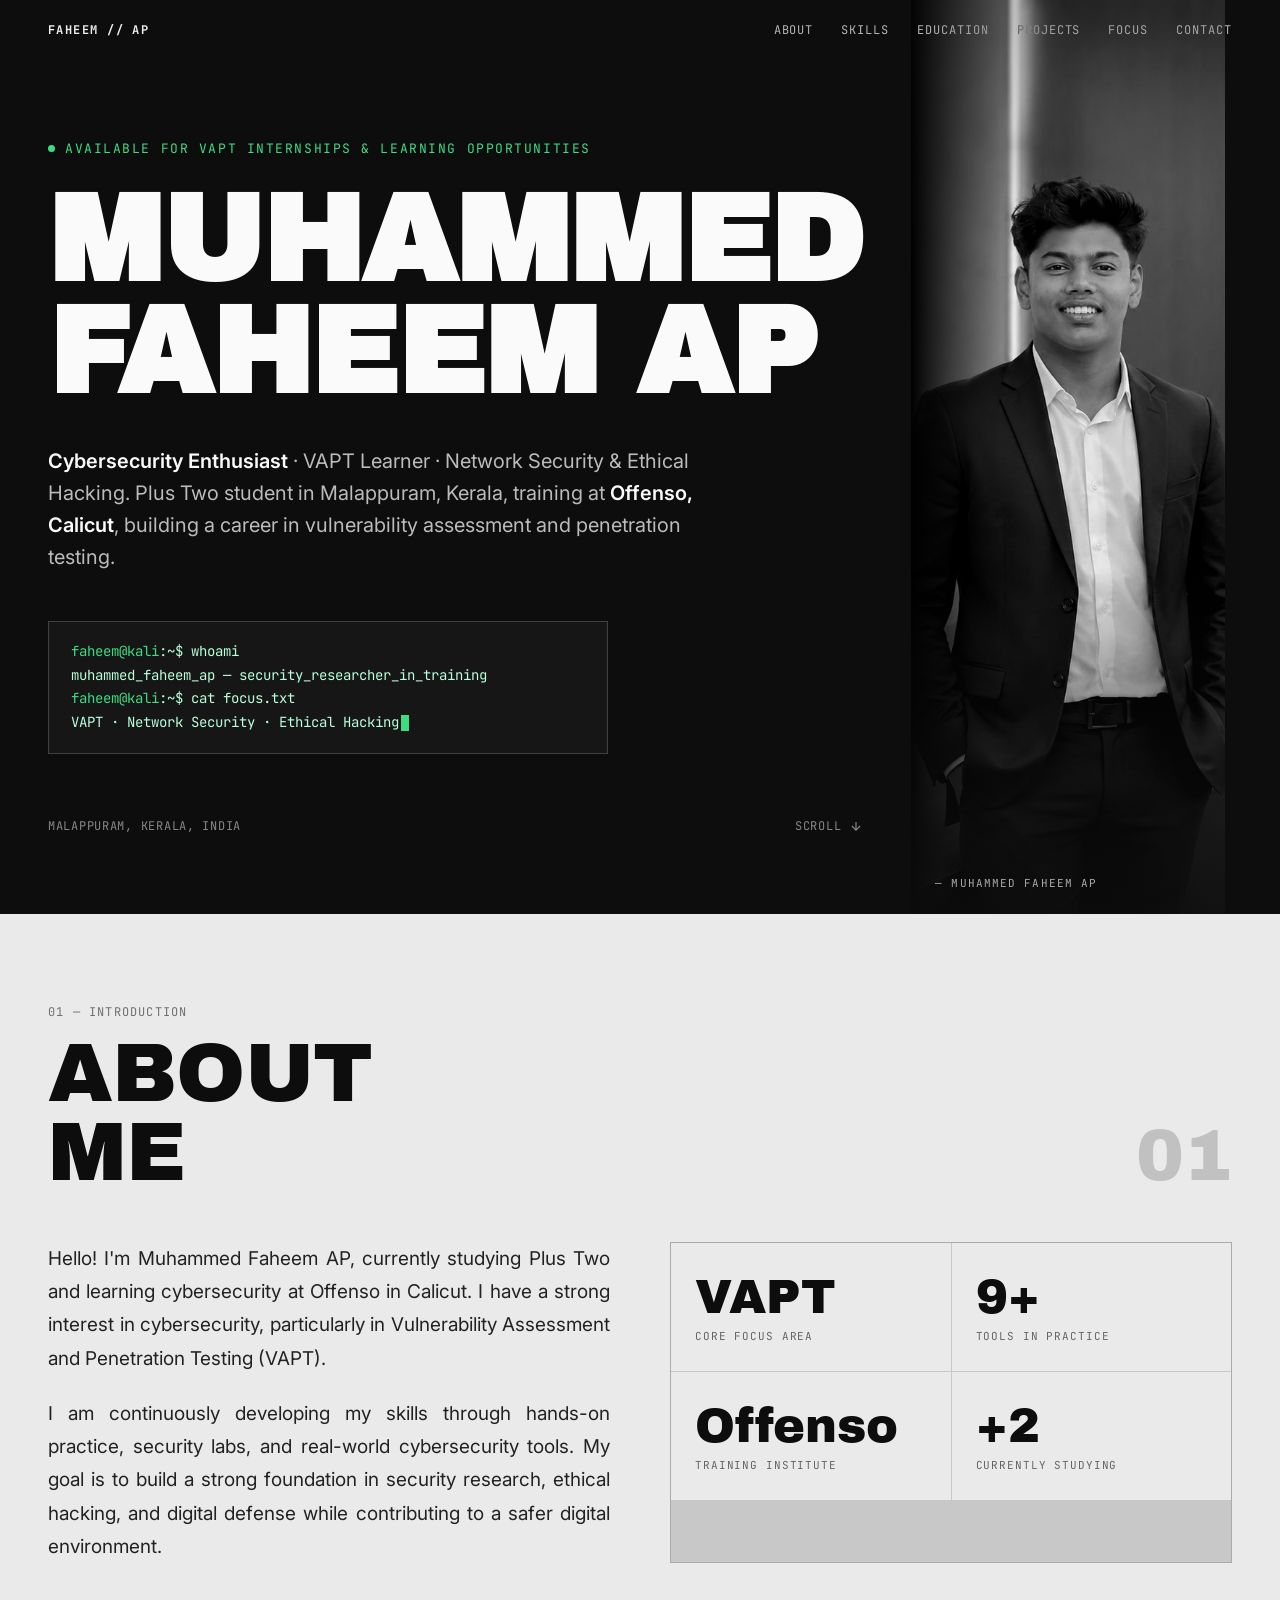
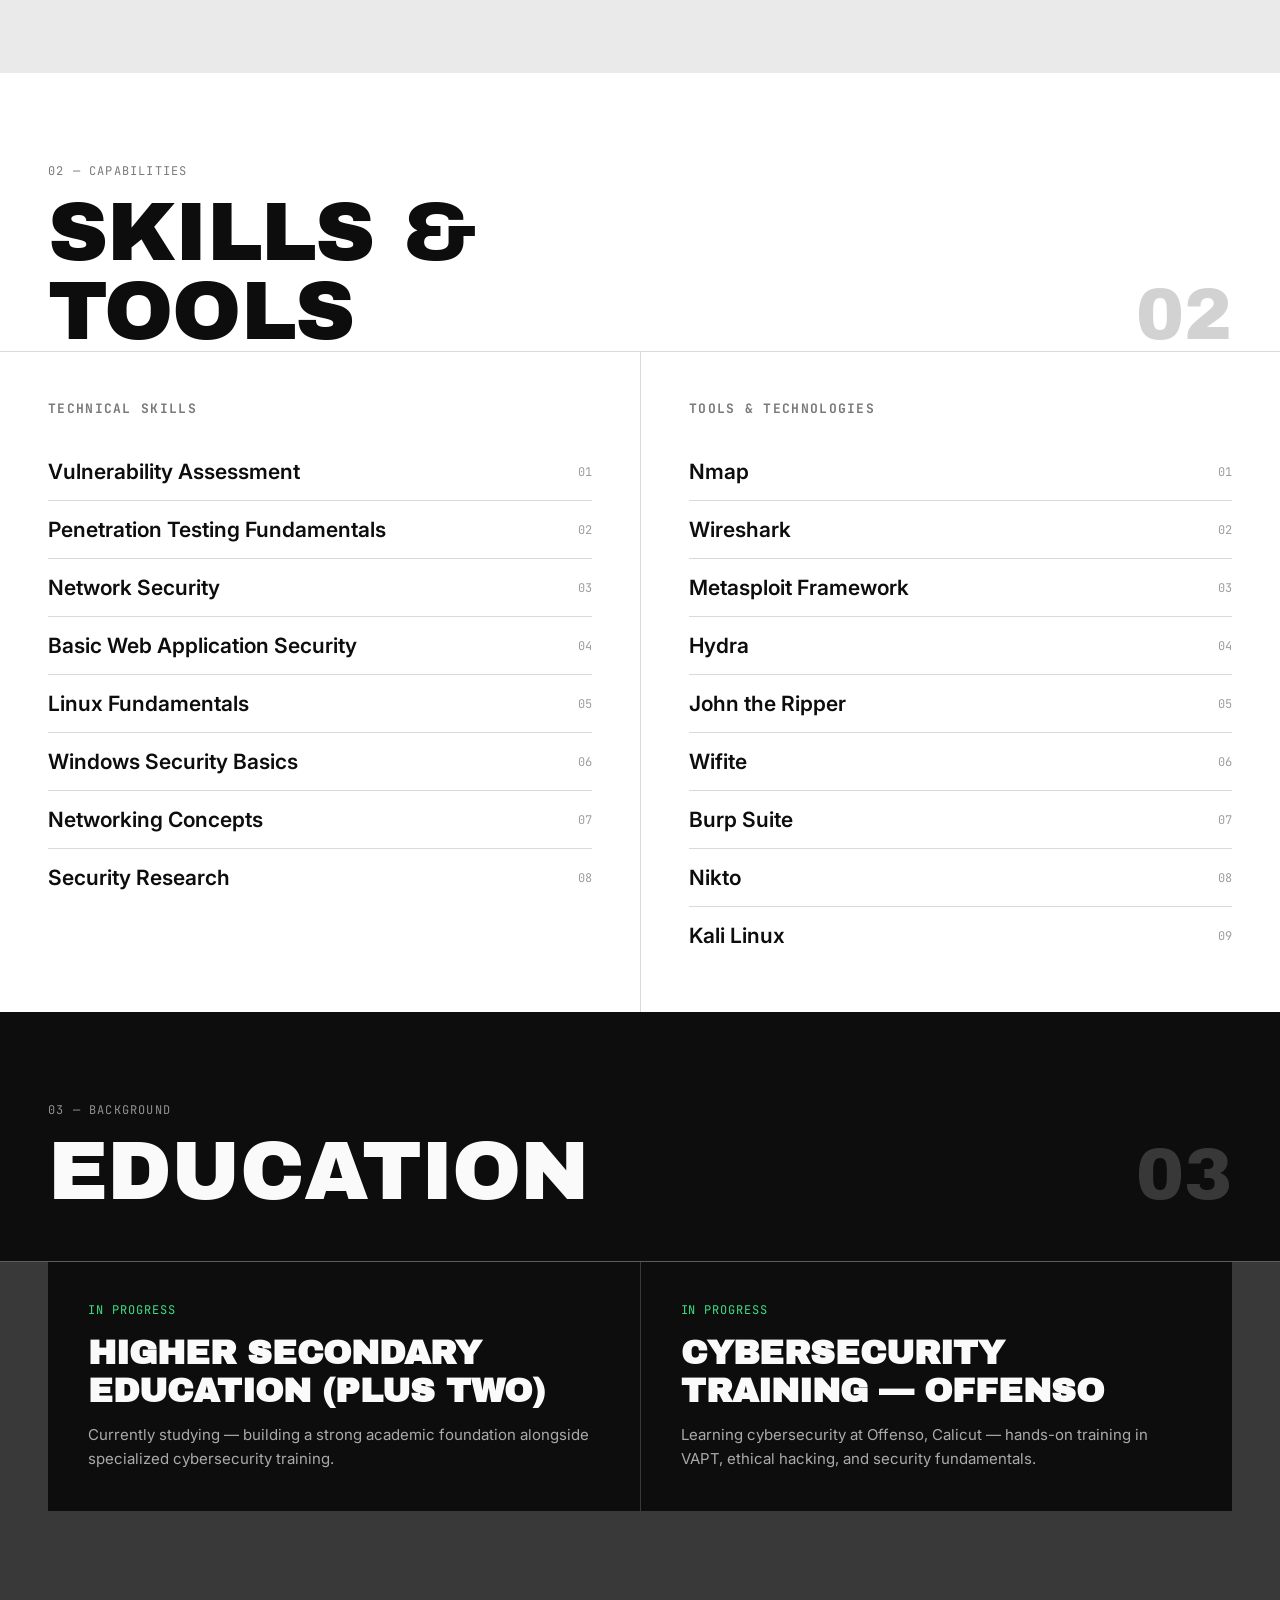
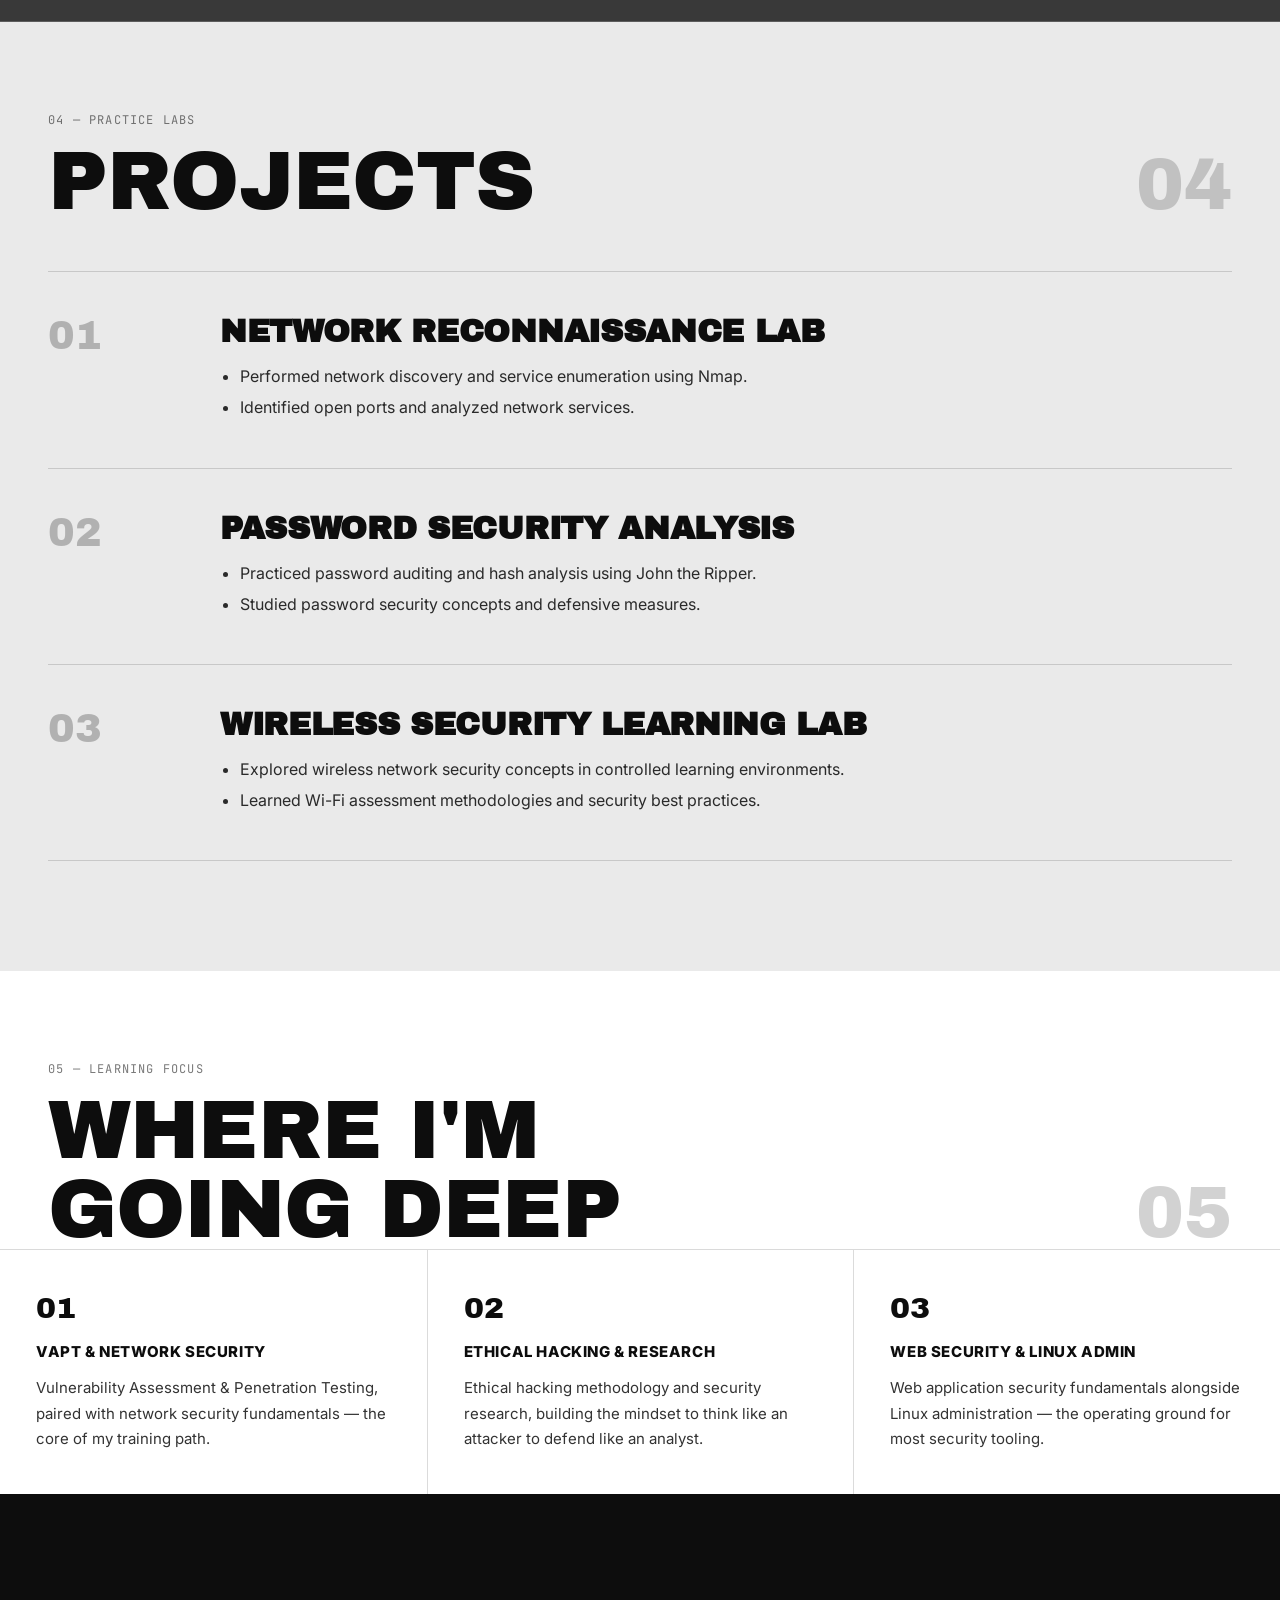
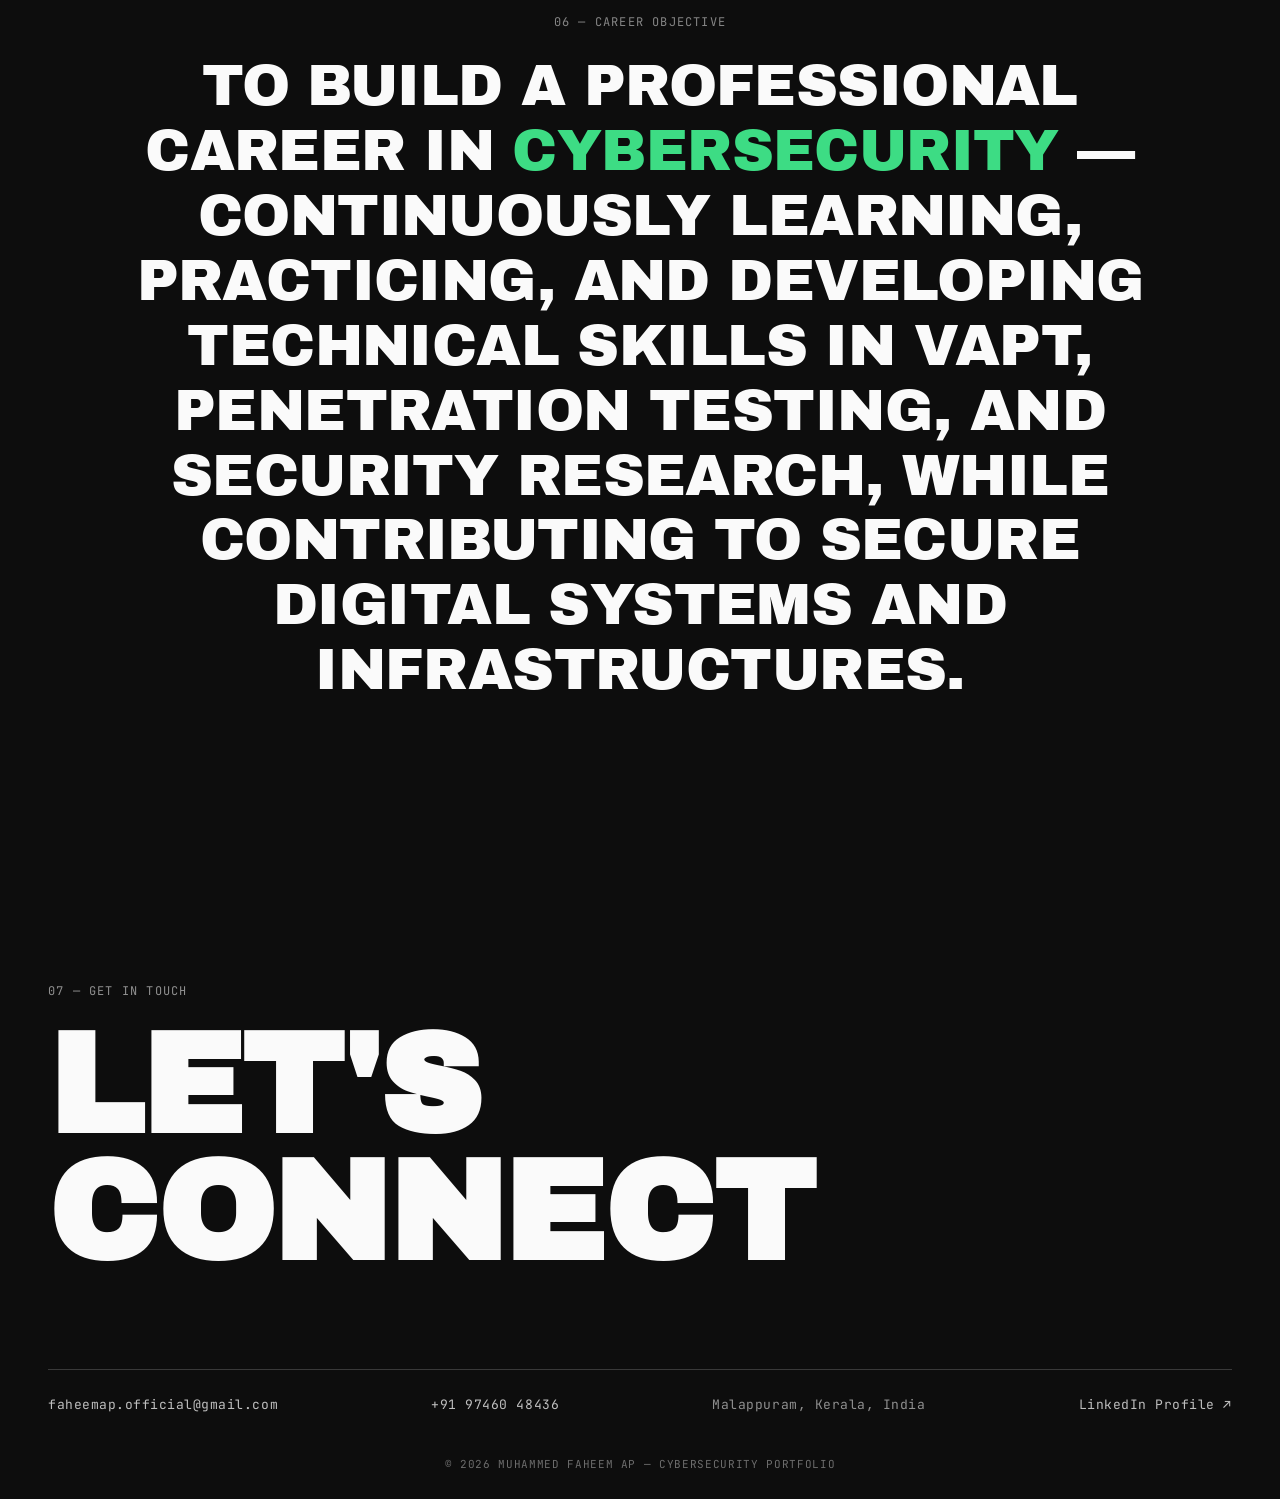
==== index.html @ 00c1f013 "Rename intex.html to index.html" ====
<!DOCTYPE html>
<html lang="en">
<head>
<meta charset="UTF-8">
<meta name="viewport" content="width=device-width, initial-scale=1.0">
<title>Muhammed Faheem AP — Cybersecurity Portfolio</title>
<link rel="preconnect" href="https://fonts.googleapis.com">
<link rel="preconnect" href="https://fonts.gstatic.com" crossorigin>
<link href="https://fonts.googleapis.com/css2?family=Archivo+Black&family=Inter:wght@400;500;600;700;800&family=JetBrains+Mono:wght@400;500;700&display=swap" rel="stylesheet">
<style>
  :root{
    --black:#0d0d0d;
    --offwhite:#eaeaea;
    --white:#fafafa;
    --paper:#ffffff;
    --line: rgba(13,13,13,0.15);
    --line-dark: rgba(255,255,255,0.18);
    --accent:#3ddc84; /* terminal green, used sparingly */
    --ink:#0d0d0d;
    --display: 'Archivo Black', 'Inter', sans-serif;
    --body: 'Inter', sans-serif;
    --mono: 'JetBrains Mono', monospace;
  }
  *{margin:0;padding:0;box-sizing:border-box;}
  html{scroll-behavior:smooth;}
  body{
    background:var(--white);
    color:var(--ink);
    font-family:var(--body);
    overflow-x:hidden;
  }
  ::selection{background:var(--accent);color:#0d0d0d;}

  a{color:inherit;text-decoration:none;}

  .rule{border:none;border-top:1px solid var(--line);}
  .rule-dark{border:none;border-top:1px solid var(--line-dark);}

  /* ---------- NAV ---------- */
  nav{
    position:fixed; top:0; left:0; right:0; z-index:100;
    display:flex; align-items:center; justify-content:space-between;
    padding:22px 48px;
    font-family:var(--mono);
    font-size:12px;
    letter-spacing:0.08em;
    text-transform:uppercase;
    color:var(--white);
    mix-blend-mode:difference;
  }
  nav .nav-name{font-weight:700; letter-spacing:0.12em;}
  nav .nav-links{display:flex; gap:28px;}
  nav .nav-links a{opacity:0.75; transition:opacity .2s ease;}
  nav .nav-links a:hover{opacity:1;}
  @media (max-width:700px){
    nav{padding:18px 20px;}
    nav .nav-links{display:none;}
  }

  section{position:relative;}

  /* ---------- HERO ---------- */
  .hero{
    min-height:100vh;
    background:var(--black);
    color:var(--white);
    display:grid;
    grid-template-columns:1.15fr 0.85fr;
    align-items:stretch;
    padding:0;
    position:relative;
  }
  .hero-text{
    display:flex;
    flex-direction:column;
    justify-content:center;
    padding:140px 48px 80px 48px;
  }
  .hero-photo{
    position:relative;
    overflow:hidden;
    background:#000;
    min-height:100%;
  }
  .hero-photo img{
    width:100%;
    height:100%;
    object-fit:cover;
    object-position:top center;
    display:block;
    filter:grayscale(1) contrast(1.08) brightness(0.95);
    -webkit-mask-image:linear-gradient(to right, transparent 0px, black 90px);
            mask-image:linear-gradient(to right, transparent 0px, black 90px);
  }
  .hero-photo::after{
    content:"";
    position:absolute; inset:0;
    background:linear-gradient(to top, rgba(13,13,13,0.85) 0%, rgba(13,13,13,0) 38%);
    pointer-events:none;
  }
  .hero-photo::before{
    content:"";
    position:absolute; inset:0;
    background:linear-gradient(180deg, rgba(13,13,13,0.25), rgba(13,13,13,0) 30%);
    pointer-events:none;
    z-index:1;
  }
  .hero-photo-tag{
    position:absolute;
    left:24px; bottom:24px;
    z-index:2;
    font-family:var(--mono);
    font-size:11px;
    letter-spacing:0.1em;
    text-transform:uppercase;
    color:rgba(255,255,255,0.65);
    display:flex;
    align-items:center;
    gap:8px;
  }
  @media (max-width:900px){
    .hero{grid-template-columns:1fr;}
    .hero-photo{min-height:60vh; order:-1;}
    .hero-photo img{
      object-position:top center;
      -webkit-mask-image:linear-gradient(to bottom, transparent 0px, black 70px);
              mask-image:linear-gradient(to bottom, transparent 0px, black 70px);
    }
    .hero-photo::after{
      background:linear-gradient(to top, var(--black) 0%, rgba(13,13,13,0) 25%);
    }
    .hero-text{padding:60px 22px 70px;}
  }
  .hero-eyebrow{
    font-family:var(--mono);
    font-size:13px;
    letter-spacing:0.12em;
    text-transform:uppercase;
    color:var(--accent);
    display:flex;
    align-items:center;
    gap:10px;
    margin-bottom:28px;
  }
  .dot{width:7px;height:7px;border-radius:50%;background:var(--accent);display:inline-block;animation:pulse 1.8s infinite;}
  @keyframes pulse{0%,100%{opacity:1;}50%{opacity:.25;}}

  .hero h1{
    font-family:var(--display);
    text-transform:uppercase;
    line-height:0.92;
    font-size:clamp(48px, 9.5vw, 142px);
    letter-spacing:-0.01em;
  }
  .hero h1 .last{display:block;}

  .hero-sub{
    margin-top:36px;
    max-width:680px;
    font-size:clamp(16px,2vw,20px);
    color:rgba(255,255,255,0.72);
    line-height:1.6;
  }
  .hero-sub strong{color:var(--white); font-weight:600;}

  .hero-terminal{
    margin-top:48px;
    font-family:var(--mono);
    font-size:14px;
    color:#b9ffd8;
    background:rgba(255,255,255,0.04);
    border:1px solid var(--line-dark);
    padding:18px 22px;
    max-width:560px;
    line-height:1.7;
  }
  .hero-terminal .prompt{color:var(--accent);}
  .cursor{
    display:inline-block; width:8px; height:16px; background:var(--accent);
    margin-left:2px; vertical-align:middle;
    animation:blink 1s steps(1) infinite;
  }
  @keyframes blink{50%{opacity:0;}}

  .hero-meta{
    margin-top:64px;
    display:flex; justify-content:space-between; align-items:flex-end;
    font-family:var(--mono);
    font-size:12px;
    color:rgba(255,255,255,0.5);
    letter-spacing:0.06em;
  }
  .scroll-cue{display:flex; align-items:center; gap:8px;}
  .scroll-cue svg{animation:bob 1.6s ease-in-out infinite;}
  @keyframes bob{0%,100%{transform:translateY(0);}50%{transform:translateY(6px);}}

  @media (max-width:700px){
    .hero-meta{flex-direction:column; align-items:flex-start; gap:16px;}
  }

  /* ---------- SECTION HEADER PATTERN (numbered, like the template) ---------- */
  .sec-head{
    display:grid;
    grid-template-columns:1fr auto;
    align-items:end;
    padding:90px 48px 50px;
  }
  .sec-num{
    font-family:var(--display);
    font-size:clamp(40px,6vw,72px);
    line-height:1;
    opacity:0.18;
  }
  .sec-title{
    font-family:var(--display);
    text-transform:uppercase;
    font-size:clamp(36px,6.5vw,96px);
    line-height:0.95;
    letter-spacing:-0.01em;
  }
  .sec-tag{
    font-family:var(--mono);
    font-size:12px;
    letter-spacing:0.1em;
    text-transform:uppercase;
    opacity:0.55;
    margin-bottom:14px;
  }
  @media (max-width:700px){
    .sec-head{padding:64px 22px 36px; grid-template-columns:1fr;}
    .sec-num{display:none;}
  }

  /* ---------- ABOUT ---------- */
  .about{background:var(--offwhite);}
  .about-body{
    display:grid;
    grid-template-columns:1fr 1fr;
    gap:60px;
    padding:0 48px 110px;
  }
  .about-body p{
    font-size:clamp(16px,1.6vw,19px);
    line-height:1.75;
    text-align:justify;
    color:#222;
  }
  .about-body p + p{margin-top:22px;}
  .about-stats{
    display:grid;
    grid-template-columns:repeat(2,1fr);
    gap:1px;
    background:var(--line);
    border:1px solid var(--line);
    align-content:start;
  }
  .stat{
    background:var(--offwhite);
    padding:28px 24px;
  }
  .stat .num{
    font-family:var(--display);
    font-size:clamp(32px,4vw,48px);
  }
  .stat .label{
    font-family:var(--mono);
    font-size:11px;
    letter-spacing:0.08em;
    text-transform:uppercase;
    opacity:0.6;
    margin-top:6px;
  }
  @media (max-width:880px){
    .about-body{grid-template-columns:1fr; padding:0 22px 70px; gap:36px;}
  }

  /* ---------- SKILLS / TOOLS ---------- */
  .skills{background:var(--paper);}
  .skills-grid{
    display:grid;
    grid-template-columns:1fr 1fr;
    border-top:1px solid var(--line);
  }
  .skills-col{padding:48px;}
  .skills-col + .skills-col{border-left:1px solid var(--line);}
  .skills-col h3{
    font-family:var(--mono);
    font-size:13px;
    letter-spacing:0.1em;
    text-transform:uppercase;
    opacity:0.55;
    margin-bottom:26px;
  }
  .pill-list{display:flex; flex-direction:column;}
  .pill-list li{
    list-style:none;
    display:flex;
    align-items:center;
    justify-content:space-between;
    padding:16px 0;
    border-bottom:1px solid var(--line);
    font-size:clamp(16px,1.8vw,21px);
    font-weight:600;
  }
  .pill-list li:last-child{border-bottom:none;}
  .pill-list li span.idx{
    font-family:var(--mono);
    font-size:12px;
    opacity:0.4;
    font-weight:400;
  }
  @media (max-width:880px){
    .skills-grid{grid-template-columns:1fr;}
    .skills-col{padding:36px 22px;}
    .skills-col + .skills-col{border-left:none; border-top:1px solid var(--line);}
  }

  /* ---------- EDUCATION ---------- */
  .education{background:var(--black); color:var(--white);}
  .edu-grid{
    display:grid;
    grid-template-columns:1fr 1fr;
    padding:0 48px 110px;
    gap:1px;
    background:var(--line-dark);
    border-top:1px solid var(--line-dark);
    border-bottom:1px solid var(--line-dark);
  }
  .edu-card{background:var(--black); padding:40px;}
  .edu-card .tag{
    font-family:var(--mono);
    font-size:12px;
    color:var(--accent);
    text-transform:uppercase;
    letter-spacing:0.08em;
  }
  .edu-card h4{
    font-family:var(--display);
    text-transform:uppercase;
    font-size:clamp(24px,2.8vw,34px);
    margin-top:16px;
    line-height:1.1;
  }
  .edu-card p{
    margin-top:14px;
    color:rgba(255,255,255,0.65);
    font-size:15px;
    line-height:1.6;
  }
  @media (max-width:880px){
    .edu-grid{grid-template-columns:1fr; padding:0 22px 70px;}
  }

  /* ---------- PROJECTS ---------- */
  .projects{background:var(--offwhite);}
  .project-list{padding:0 48px 110px;}
  .project{
    display:grid;
    grid-template-columns:140px 1fr;
    gap:32px;
    padding:42px 0;
    border-top:1px solid var(--line);
    align-items:start;
  }
  .project:last-child{border-bottom:1px solid var(--line);}
  .project .pnum{
    font-family:var(--display);
    font-size:clamp(28px,3.5vw,40px);
    opacity:0.25;
  }
  .project h4{
    font-family:var(--display);
    text-transform:uppercase;
    font-size:clamp(22px,3vw,32px);
    margin-bottom:14px;
    letter-spacing:-0.01em;
  }
  .project ul{padding-left:20px;}
  .project li{
    font-size:16px;
    line-height:1.7;
    color:#2a2a2a;
    margin-bottom:4px;
  }
  @media (max-width:700px){
    .project-list{padding:0 22px 70px;}
    .project{grid-template-columns:1fr; gap:10px;}
  }

  /* ---------- FOCUS (FAQ-style 3 column from template) ---------- */
  .focus{background:var(--paper);}
  .focus-grid{
    display:grid;
    grid-template-columns:repeat(3,1fr);
    border-top:1px solid var(--line);
  }
  .focus-card{
    padding:42px 36px;
    border-left:1px solid var(--line);
  }
  .focus-card:first-child{border-left:none;}
  .focus-card .fnum{
    font-family:var(--display);
    font-size:30px;
    margin-bottom:18px;
  }
  .focus-card h5{
    font-family:var(--body);
    font-weight:800;
    font-size:15px;
    text-transform:uppercase;
    letter-spacing:0.04em;
    margin-bottom:14px;
  }
  .focus-card p{
    font-size:15px;
    line-height:1.7;
    color:#333;
  }
  @media (max-width:880px){
    .focus-grid{grid-template-columns:1fr;}
    .focus-card{border-left:none; border-top:1px solid var(--line); padding:32px 22px;}
    .focus-card:first-child{border-top:none;}
  }

  /* ---------- OBJECTIVE (big statement block) ---------- */
  .objective{
    background:var(--black);
    color:var(--white);
    padding:120px 48px;
    text-align:center;
  }
  .objective .sec-tag{justify-self:center; text-align:center; opacity:0.5;}
  .objective blockquote{
    font-family:var(--display);
    text-transform:uppercase;
    font-size:clamp(28px,5vw,58px);
    line-height:1.12;
    max-width:1100px;
    margin:24px auto 0;
    letter-spacing:-0.01em;
  }
  .objective blockquote .accent{color:var(--accent);}
  @media (max-width:700px){
    .objective{padding:80px 22px;}
  }

  /* ---------- CONTACT / FOOTER (mirrors "Thank You" closing slide) ---------- */
  .contact{
    background:var(--black);
    color:var(--white);
    padding:160px 48px 0;
  }
  .contact-eyebrow{
    font-family:var(--mono);
    font-size:12px;
    letter-spacing:0.1em;
    text-transform:uppercase;
    opacity:0.55;
    margin-bottom:24px;
  }
  .contact h2{
    font-family:var(--display);
    text-transform:uppercase;
    font-size:clamp(48px,11vw,160px);
    line-height:0.9;
    letter-spacing:-0.01em;
  }
  .contact h2 a{
    display:inline-block;
    border-bottom:2px solid transparent;
    transition:border-color .25s ease, color .25s ease;
  }
  .contact h2 a:hover{
    color:var(--accent);
    border-color:var(--accent);
  }
  .contact-bar{
    margin-top:90px;
    border-top:1px solid var(--line-dark);
    padding:26px 0 26px;
    display:flex;
    flex-wrap:wrap;
    gap:18px;
    justify-content:space-between;
    font-family:var(--mono);
    font-size:13px;
    letter-spacing:0.04em;
  }
  .contact-bar a{opacity:0.75; transition:opacity .2s ease;}
  .contact-bar a:hover{opacity:1; color:var(--accent);}
  .contact-foot{
    padding:18px 0 28px;
    font-family:var(--mono);
    font-size:11px;
    opacity:0.4;
    text-align:center;
    letter-spacing:0.06em;
  }
  @media (max-width:700px){
    .contact{padding:110px 22px 0;}
    .contact-bar{flex-direction:column;}
  }
</style>
</head>
<body>

<nav>
  <span class="nav-name">FAHEEM // AP</span>
  <div class="nav-links">
    <a href="#about">About</a>
    <a href="#skills">Skills</a>
    <a href="#education">Education</a>
    <a href="#projects">Projects</a>
    <a href="#focus">Focus</a>
    <a href="#contact">Contact</a>
  </div>
</nav>

<!-- HERO -->
<section class="hero">
  <div class="hero-text">
    <div class="hero-eyebrow"><span class="dot"></span>Available for VAPT internships &amp; learning opportunities</div>
    <h1>Muhammed<span class="last">Faheem&nbsp;AP</span></h1>
    <p class="hero-sub">
      <strong>Cybersecurity Enthusiast</strong> &middot; VAPT Learner &middot; Network Security &amp; Ethical Hacking.
      Plus Two student in Malappuram, Kerala, training at <strong>Offenso, Calicut</strong>, building a career
      in vulnerability assessment and penetration testing.
    </p>
    <div class="hero-terminal">
      <div><span class="prompt">faheem@kali</span>:~$ whoami</div>
      <div>muhammed_faheem_ap — security_researcher_in_training</div>
      <div><span class="prompt">faheem@kali</span>:~$ cat focus.txt</div>
      <div>VAPT · Network Security · Ethical Hacking<span class="cursor"></span></div>
    </div>
    <div class="hero-meta">
      <span>MALAPPURAM, KERALA, INDIA</span>
      <div class="scroll-cue">
        SCROLL
        <svg width="14" height="14" viewBox="0 0 24 24" fill="none" stroke="currentColor" stroke-width="2"><path d="M12 5v14M5 12l7 7 7-7"/></svg>
      </div>
    </div>
  </div>
  <div class="hero-photo">
    <img src="[data-uri]" alt="Muhammed Faheem AP">
    <div class="hero-photo-tag">— Muhammed Faheem AP</div>
  </div>
</section>

<!-- ABOUT -->
<section class="about" id="about">
  <div class="sec-head">
    <div>
      <div class="sec-tag">01 — Introduction</div>
      <div class="sec-title">About<br>Me</div>
    </div>
    <div class="sec-num">01</div>
  </div>
  <div class="about-body">
    <div>
      <p>Hello! I'm Muhammed Faheem AP, currently studying Plus Two and learning cybersecurity at Offenso in Calicut. I have a strong interest in cybersecurity, particularly in Vulnerability Assessment and Penetration Testing (VAPT).</p>
      <p>I am continuously developing my skills through hands-on practice, security labs, and real-world cybersecurity tools. My goal is to build a strong foundation in security research, ethical hacking, and digital defense while contributing to a safer digital environment.</p>
    </div>
    <div class="about-stats">
      <div class="stat"><div class="num">VAPT</div><div class="label">Core Focus Area</div></div>
      <div class="stat"><div class="num">9+</div><div class="label">Tools In Practice</div></div>
      <div class="stat"><div class="num">Offenso</div><div class="label">Training Institute</div></div>
      <div class="stat"><div class="num">+2</div><div class="label">Currently Studying</div></div>
    </div>
  </div>
</section>

<!-- SKILLS & TOOLS -->
<section class="skills" id="skills">
  <div class="sec-head" style="padding-bottom:0;">
    <div>
      <div class="sec-tag">02 — Capabilities</div>
      <div class="sec-title">Skills &amp;<br>Tools</div>
    </div>
    <div class="sec-num">02</div>
  </div>
  <div class="skills-grid">
    <div class="skills-col">
      <h3>Technical Skills</h3>
      <ul class="pill-list">
        <li>Vulnerability Assessment <span class="idx">01</span></li>
        <li>Penetration Testing Fundamentals <span class="idx">02</span></li>
        <li>Network Security <span class="idx">03</span></li>
        <li>Basic Web Application Security <span class="idx">04</span></li>
        <li>Linux Fundamentals <span class="idx">05</span></li>
        <li>Windows Security Basics <span class="idx">06</span></li>
        <li>Networking Concepts <span class="idx">07</span></li>
        <li>Security Research <span class="idx">08</span></li>
      </ul>
    </div>
    <div class="skills-col">
      <h3>Tools &amp; Technologies</h3>
      <ul class="pill-list">
        <li>Nmap <span class="idx">01</span></li>
        <li>Wireshark <span class="idx">02</span></li>
        <li>Metasploit Framework <span class="idx">03</span></li>
        <li>Hydra <span class="idx">04</span></li>
        <li>John the Ripper <span class="idx">05</span></li>
        <li>Wifite <span class="idx">06</span></li>
        <li>Burp Suite <span class="idx">07</span></li>
        <li>Nikto <span class="idx">08</span></li>
        <li>Kali Linux <span class="idx">09</span></li>
      </ul>
    </div>
  </div>
</section>

<!-- EDUCATION -->
<section class="education" id="education">
  <div class="sec-head">
    <div>
      <div class="sec-tag" style="opacity:.55;">03 — Background</div>
      <div class="sec-title">Education</div>
    </div>
    <div class="sec-num">03</div>
  </div>
  <div class="edu-grid">
    <div class="edu-card">
      <div class="tag">In Progress</div>
      <h4>Higher Secondary Education (Plus Two)</h4>
      <p>Currently studying — building a strong academic foundation alongside specialized cybersecurity training.</p>
    </div>
    <div class="edu-card">
      <div class="tag">In Progress</div>
      <h4>Cybersecurity Training — Offenso</h4>
      <p>Learning cybersecurity at Offenso, Calicut — hands-on training in VAPT, ethical hacking, and security fundamentals.</p>
    </div>
  </div>
</section>

<!-- PROJECTS -->
<section class="projects" id="projects">
  <div class="sec-head">
    <div>
      <div class="sec-tag">04 — Practice Labs</div>
      <div class="sec-title">Projects</div>
    </div>
    <div class="sec-num">04</div>
  </div>
  <div class="project-list">
    <div class="project">
      <div class="pnum">01</div>
      <div>
        <h4>Network Reconnaissance Lab</h4>
        <ul>
          <li>Performed network discovery and service enumeration using Nmap.</li>
          <li>Identified open ports and analyzed network services.</li>
        </ul>
      </div>
    </div>
    <div class="project">
      <div class="pnum">02</div>
      <div>
        <h4>Password Security Analysis</h4>
        <ul>
          <li>Practiced password auditing and hash analysis using John the Ripper.</li>
          <li>Studied password security concepts and defensive measures.</li>
        </ul>
      </div>
    </div>
    <div class="project">
      <div class="pnum">03</div>
      <div>
        <h4>Wireless Security Learning Lab</h4>
        <ul>
          <li>Explored wireless network security concepts in controlled learning environments.</li>
          <li>Learned Wi-Fi assessment methodologies and security best practices.</li>
        </ul>
      </div>
    </div>
  </div>
</section>

<!-- LEARNING FOCUS -->
<section class="focus" id="focus">
  <div class="sec-head" style="padding-bottom:0;">
    <div>
      <div class="sec-tag">05 — Learning Focus</div>
      <div class="sec-title">Where I'm<br>Going Deep</div>
    </div>
    <div class="sec-num">05</div>
  </div>
  <div class="focus-grid">
    <div class="focus-card">
      <div class="fnum">01</div>
      <h5>VAPT &amp; Network Security</h5>
      <p>Vulnerability Assessment &amp; Penetration Testing, paired with network security fundamentals — the core of my training path.</p>
    </div>
    <div class="focus-card">
      <div class="fnum">02</div>
      <h5>Ethical Hacking &amp; Research</h5>
      <p>Ethical hacking methodology and security research, building the mindset to think like an attacker to defend like an analyst.</p>
    </div>
    <div class="focus-card">
      <div class="fnum">03</div>
      <h5>Web Security &amp; Linux Admin</h5>
      <p>Web application security fundamentals alongside Linux administration — the operating ground for most security tooling.</p>
    </div>
  </div>
</section>

<!-- OBJECTIVE -->
<section class="objective">
  <div class="sec-tag">06 — Career Objective</div>
  <blockquote>
    To build a professional career in <span class="accent">Cybersecurity</span> — continuously learning, practicing, and developing
    technical skills in VAPT, Penetration Testing, and Security Research, while contributing to secure digital systems and infrastructures.
  </blockquote>
</section>

<!-- CONTACT -->
<section class="contact" id="contact">
  <div class="contact-eyebrow">07 — Get In Touch</div>
  <h2><a href="mailto:faheemap.official@gmail.com">Let's<br>Connect</a></h2>
  <div class="contact-bar">
    <a href="mailto:faheemap.official@gmail.com">faheemap.official@gmail.com</a>
    <a href="tel:+919746048436">+91 97460 48436</a>
    <span style="opacity:.55;">Malappuram, Kerala, India</span>
    <a href="https://linkedin.com" target="_blank" rel="noopener">LinkedIn Profile ↗</a>
  </div>
  <div class="contact-foot">© 2026 MUHAMMED FAHEEM AP — CYBERSECURITY PORTFOLIO</div>
</section>

</body>
</html>
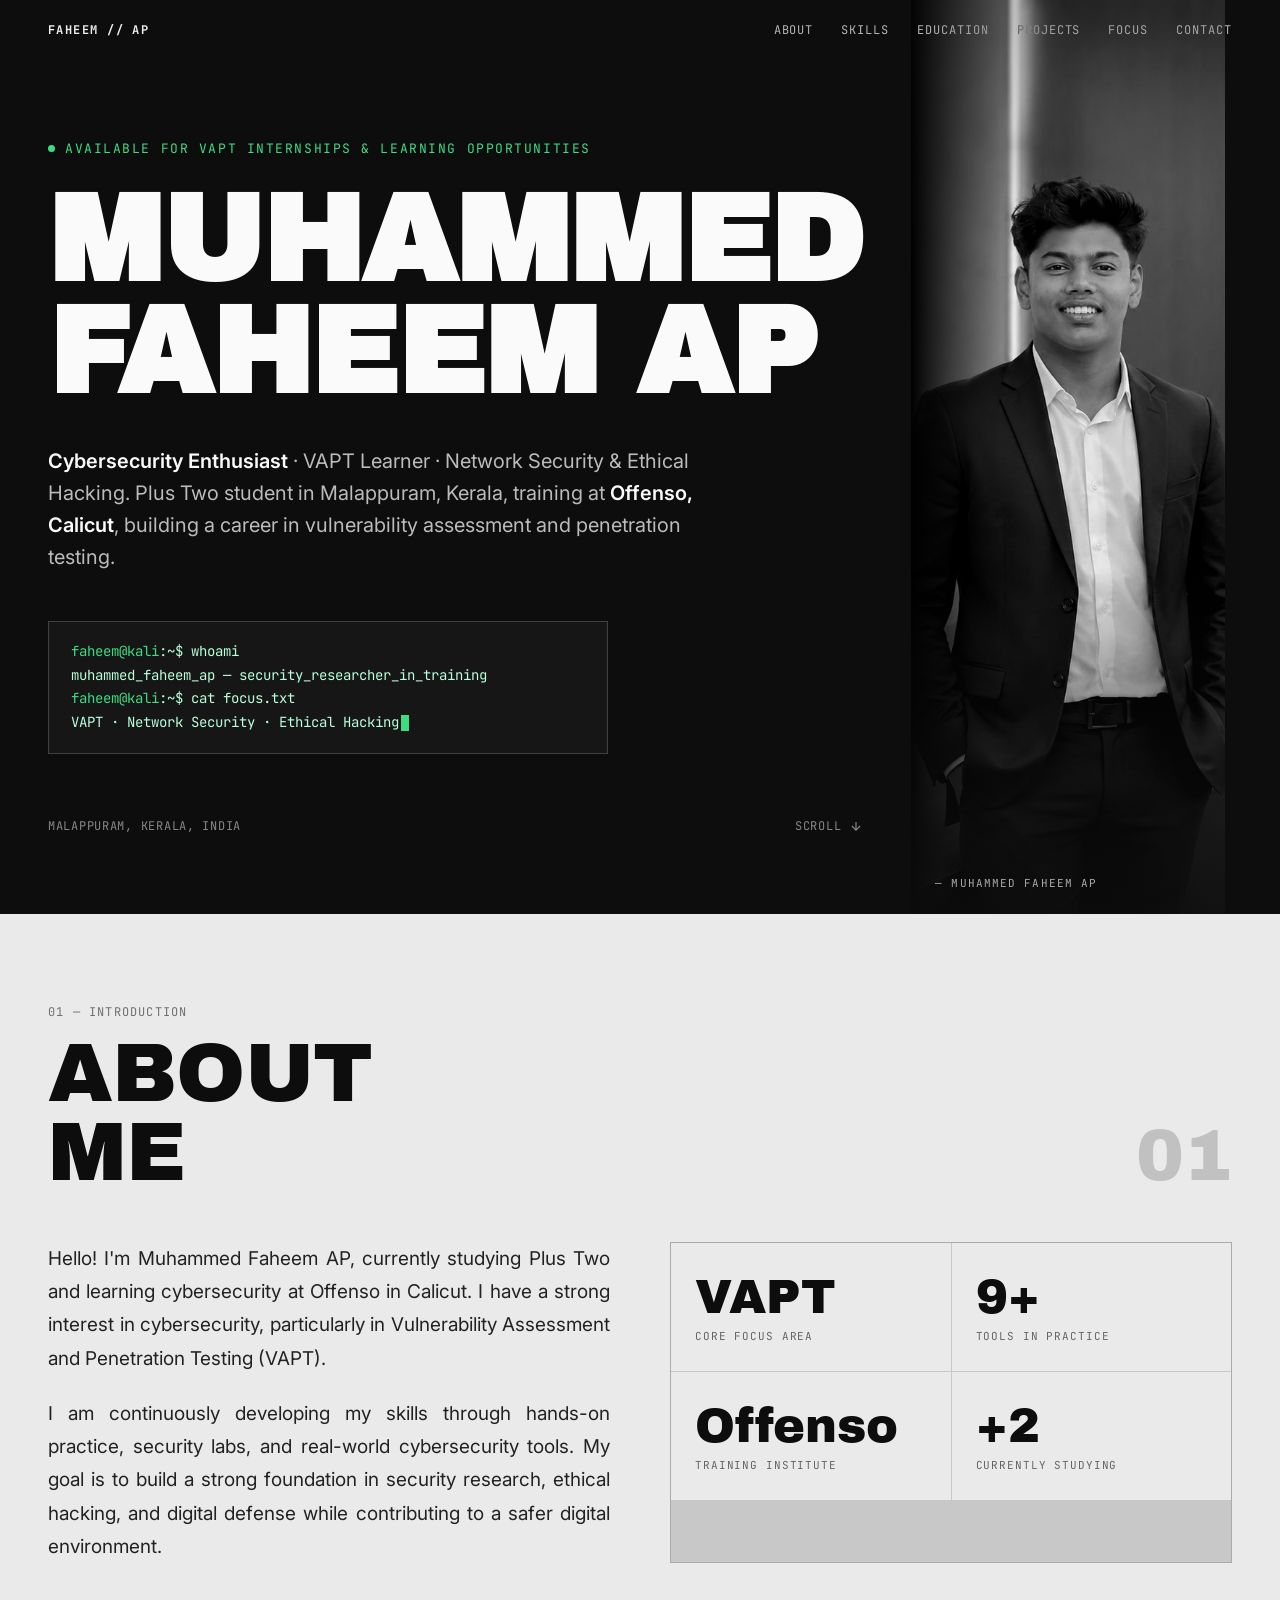
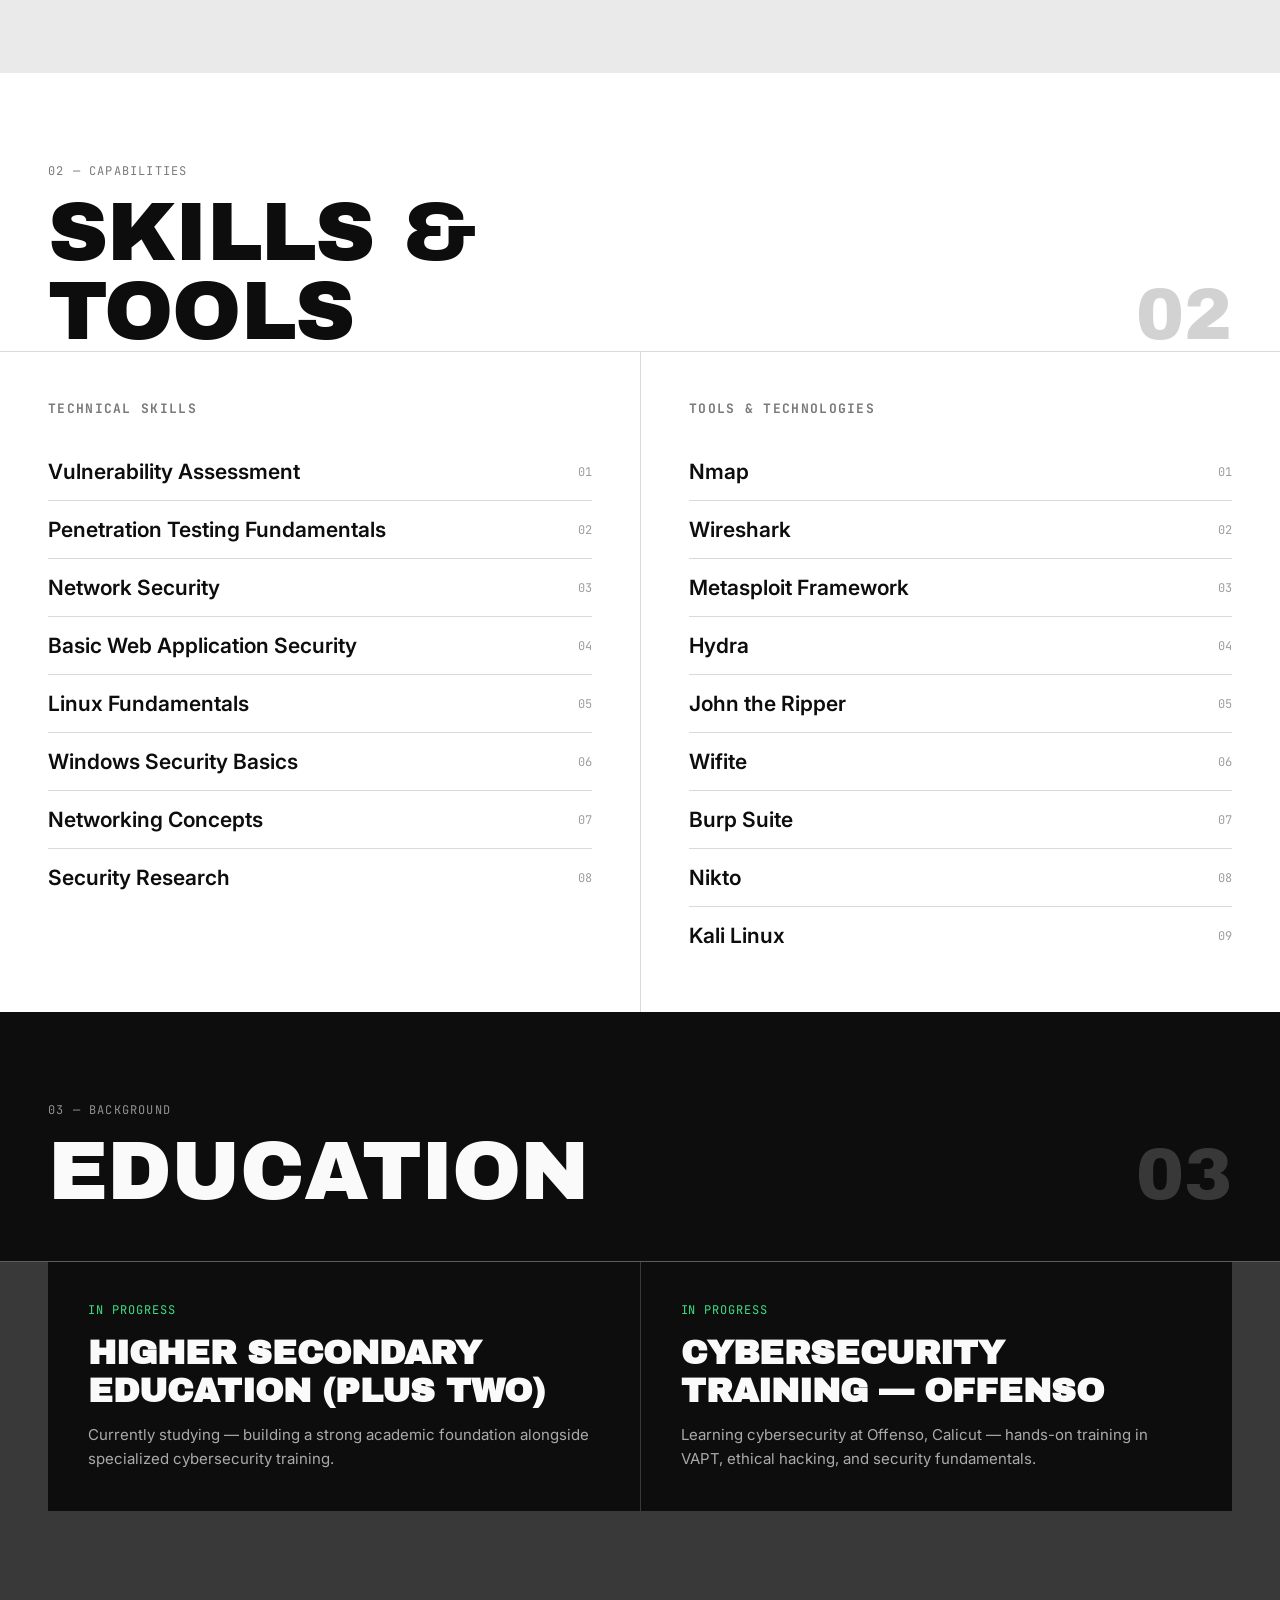
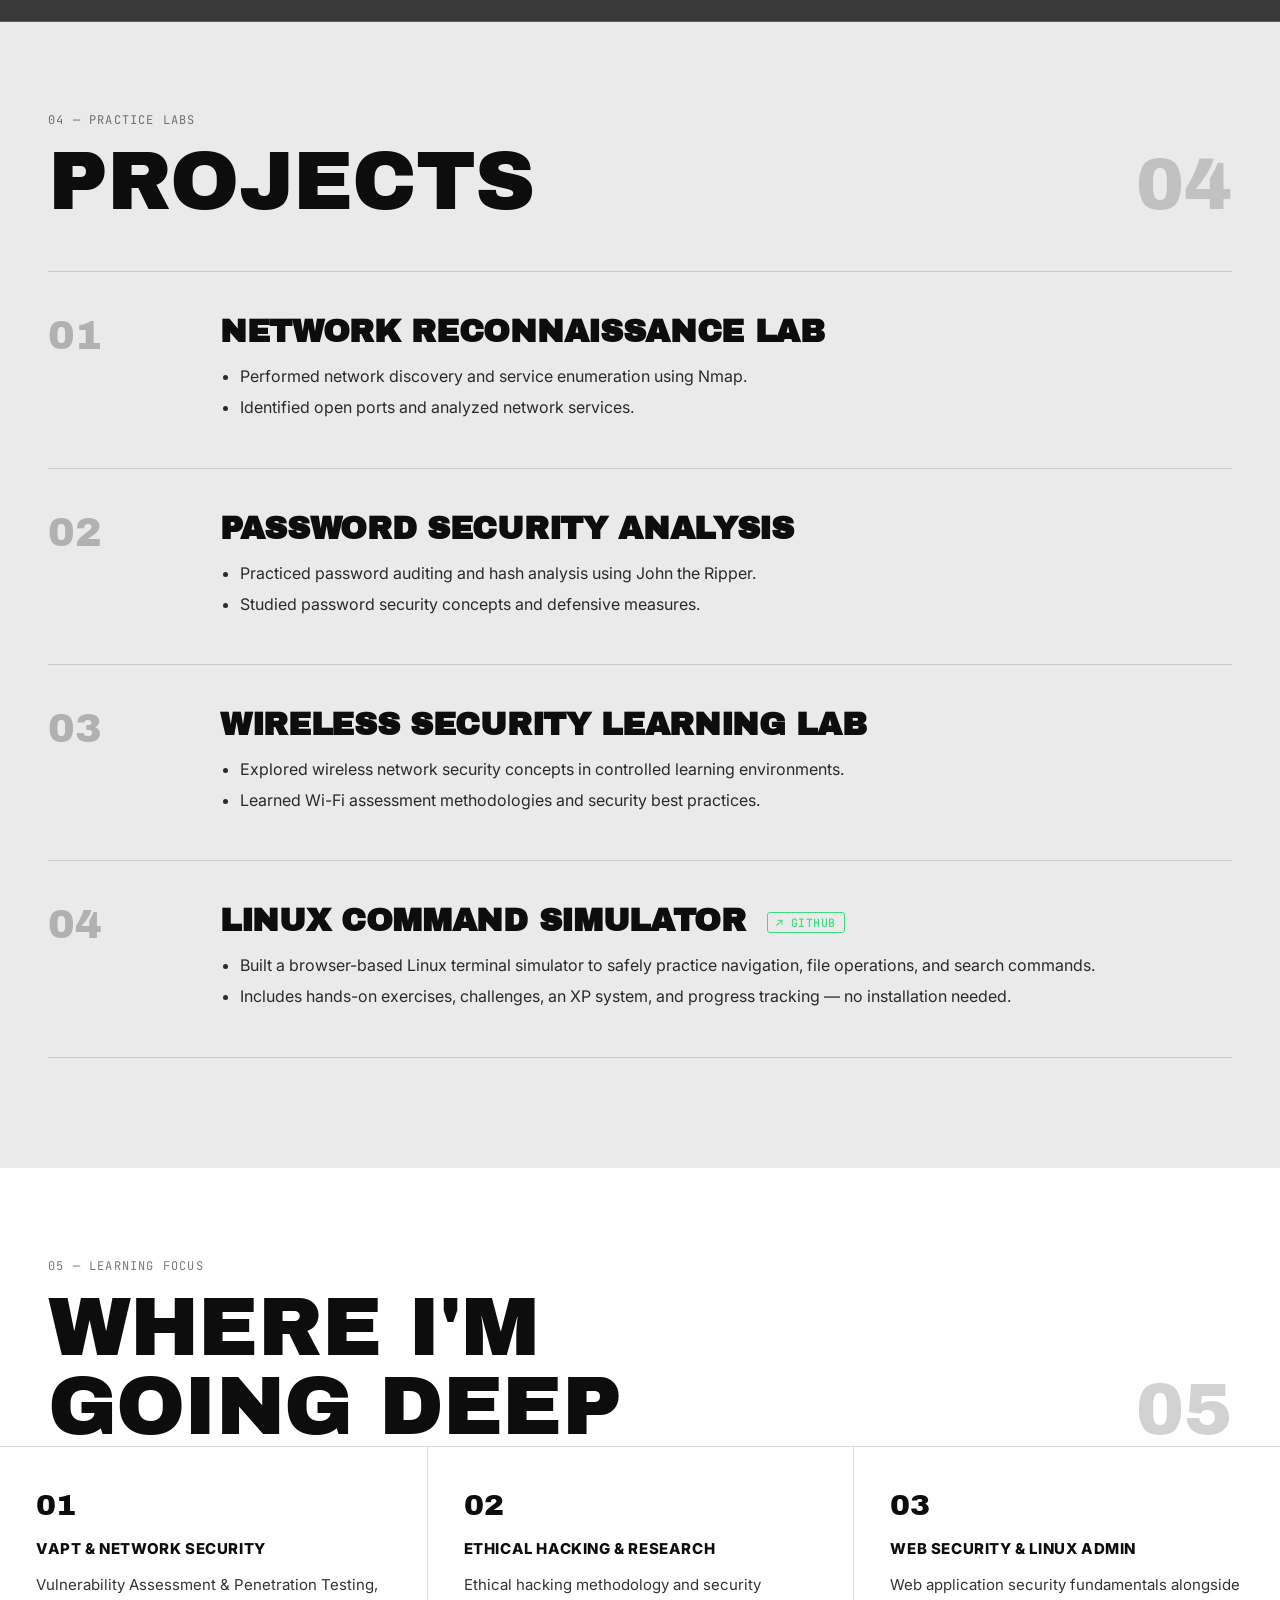
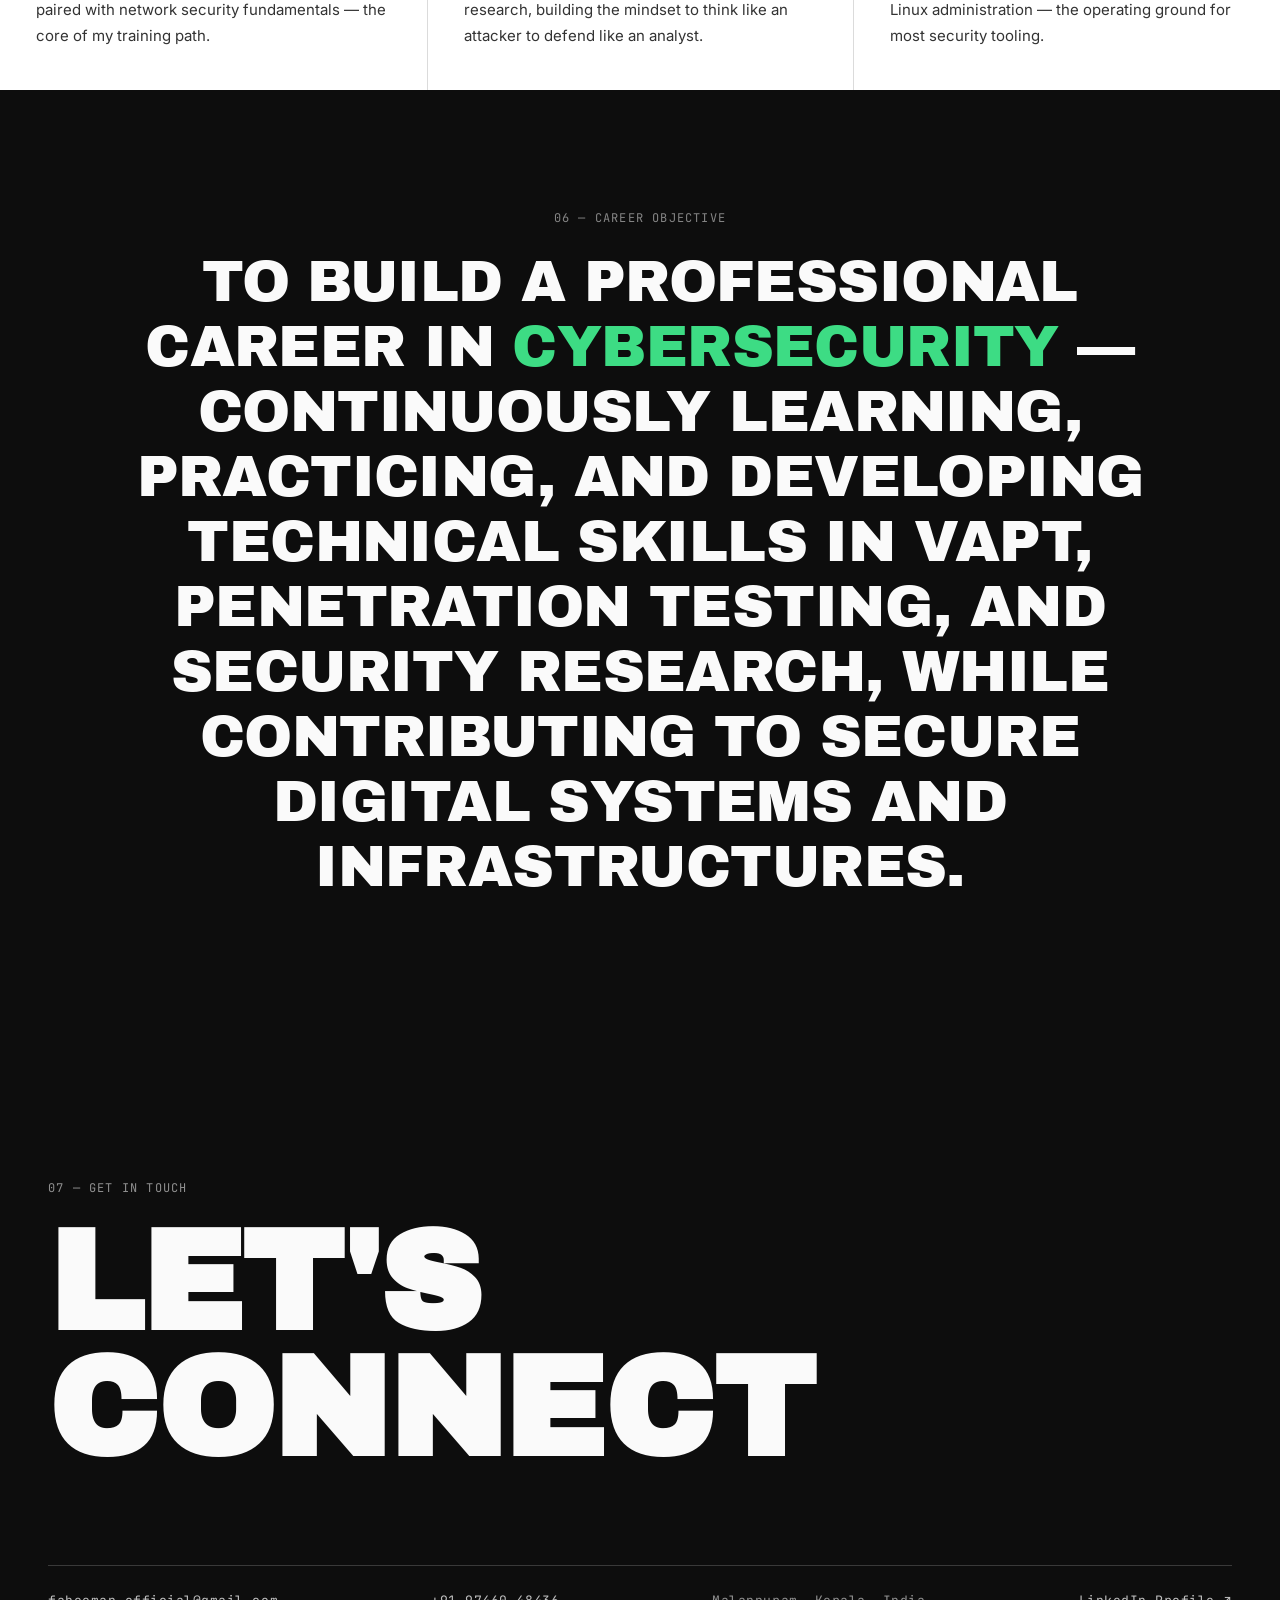
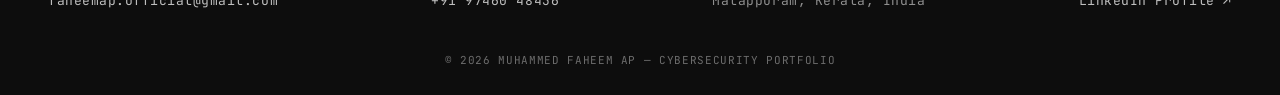
==== commit 4e140f51: "Update index.html" ====
--- a/index.html
+++ b/index.html
@@ -673,6 +673,16 @@
         </ul>
       </div>
     </div>
+    <div class="project">
+      <div class="pnum">04</div>
+      <div>
+        <h4>Linux Command Simulator &nbsp;<a href="https://github.com/faheemapofficial/Linux-cmd" target="_blank" rel="noopener noreferrer" style="font-family:var(--mono);font-size:0.72rem;font-weight:500;color:var(--accent);text-decoration:none;border:1px solid var(--accent);padding:2px 8px;border-radius:3px;vertical-align:middle;letter-spacing:0.04em;">↗ GitHub</a></h4>
+        <ul>
+          <li>Built a browser-based Linux terminal simulator to safely practice navigation, file operations, and search commands.</li>
+          <li>Includes hands-on exercises, challenges, an XP system, and progress tracking — no installation needed.</li>
+        </ul>
+      </div>
+    </div>
   </div>
 </section>
 
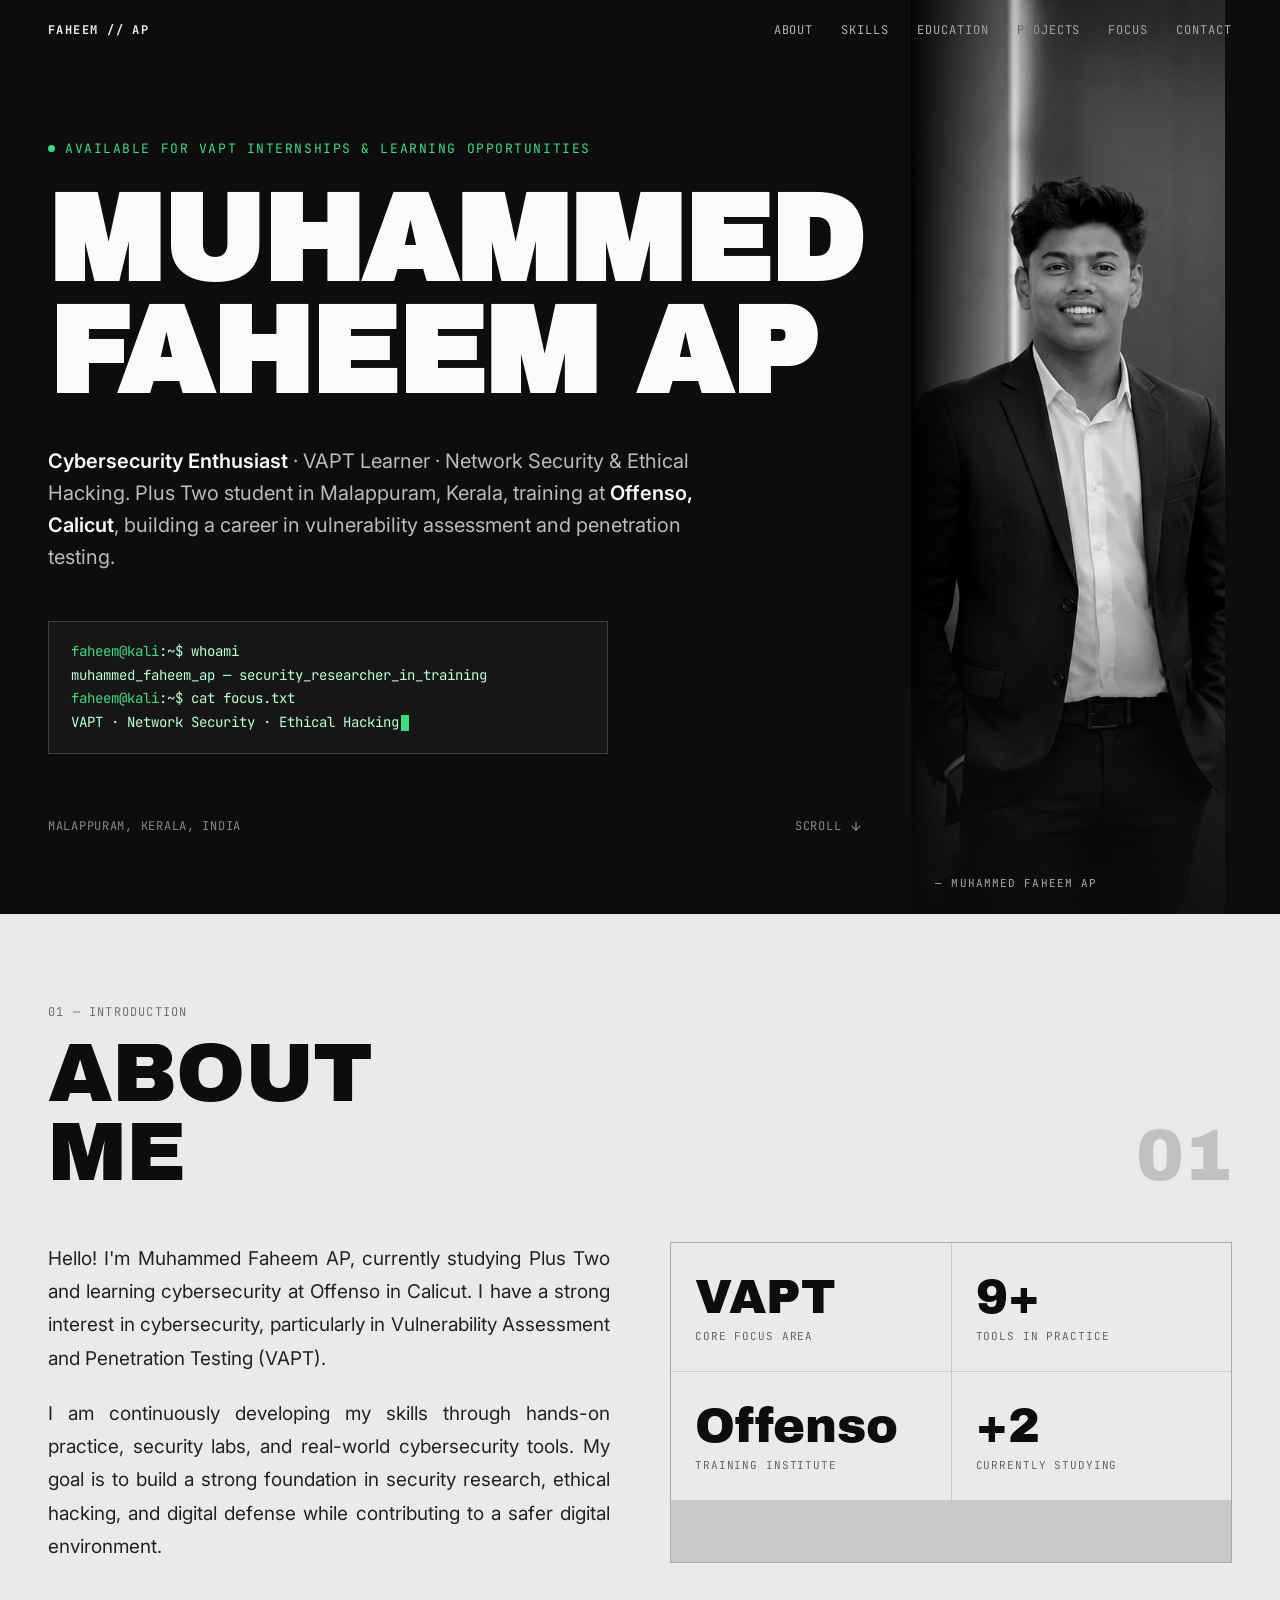
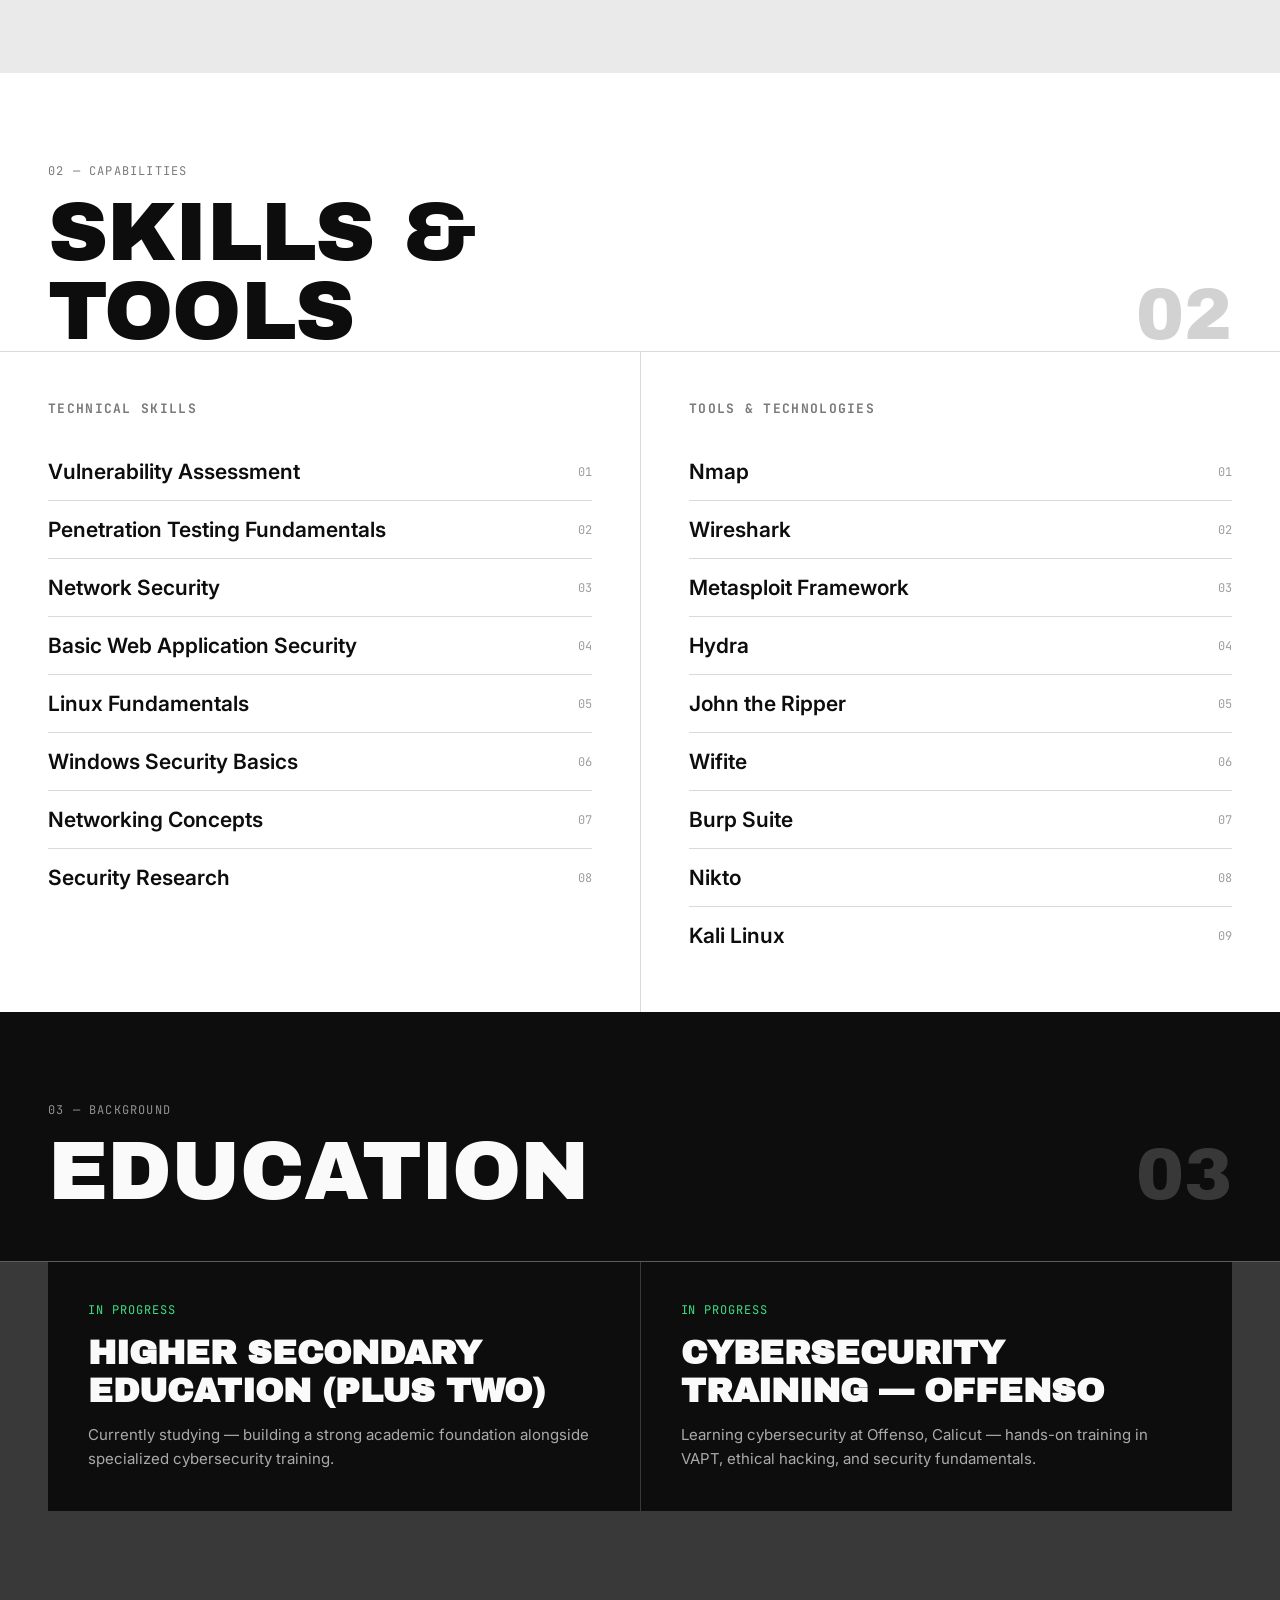
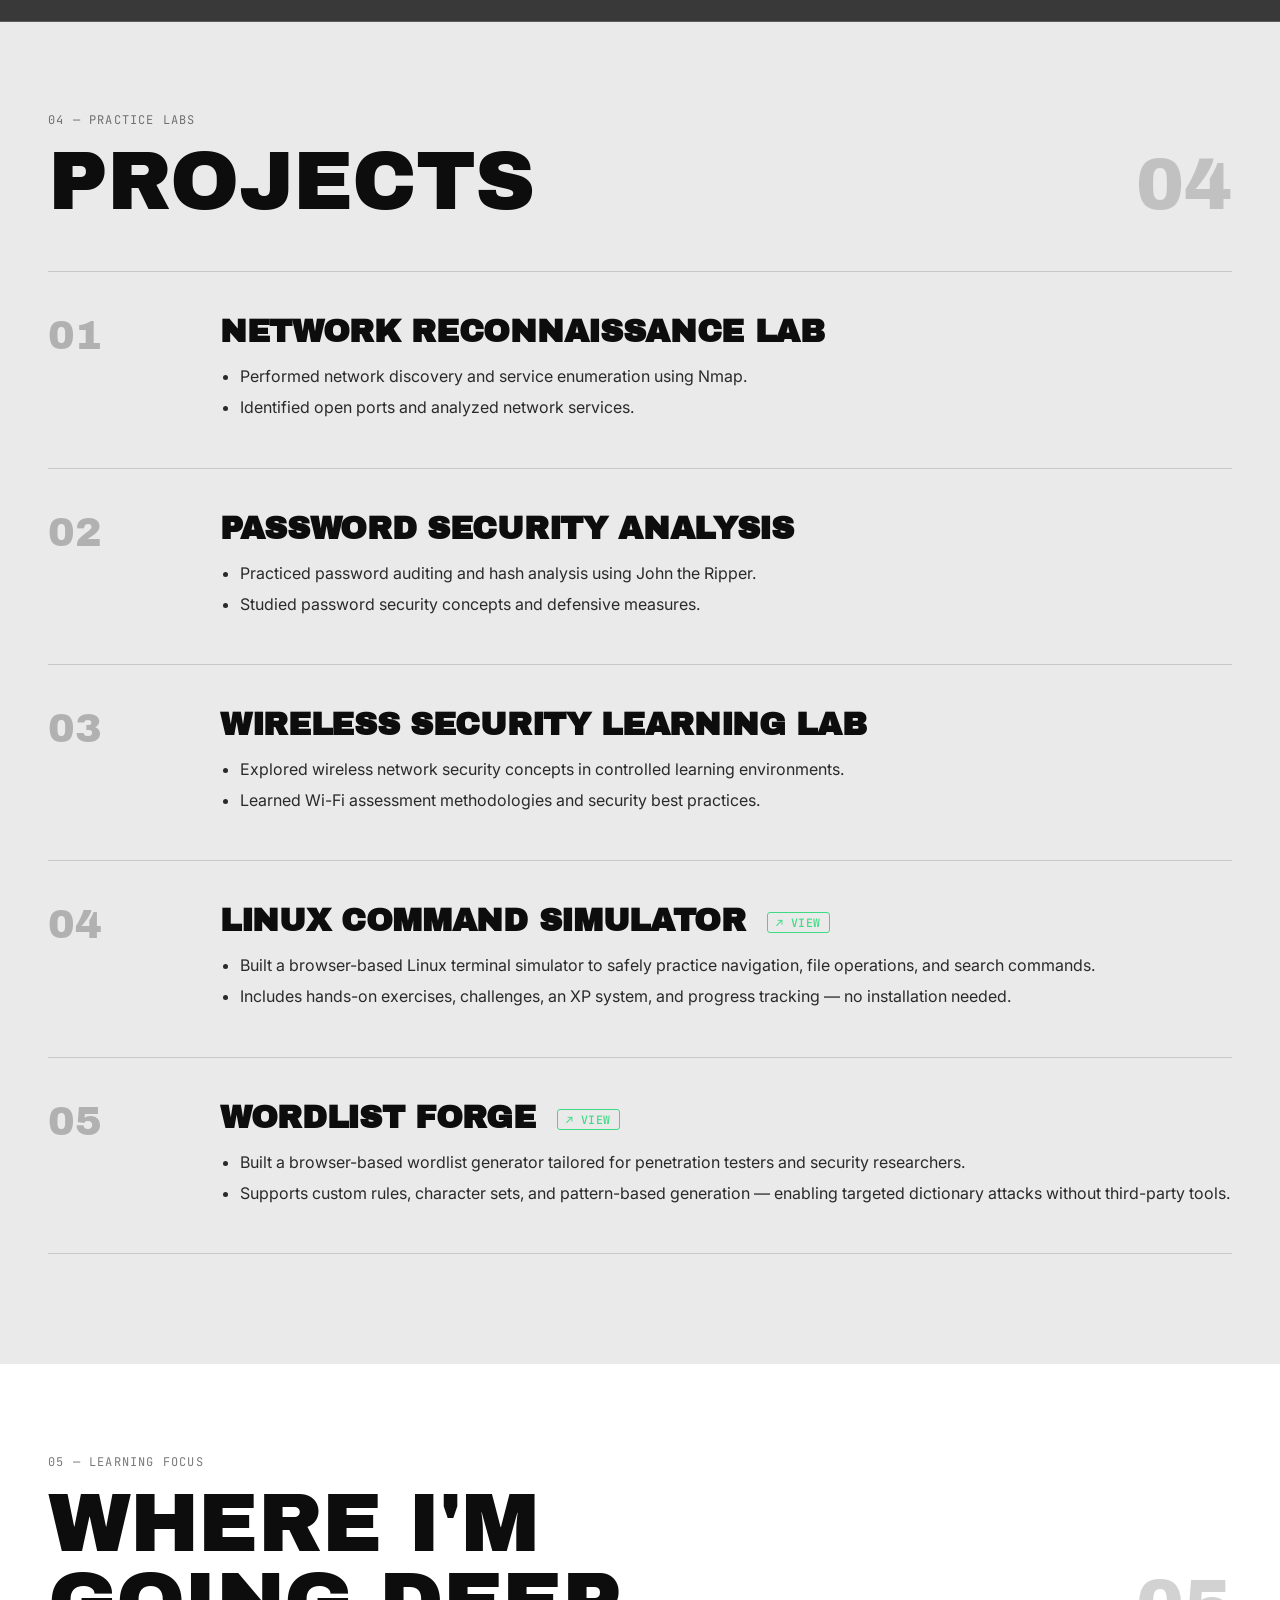
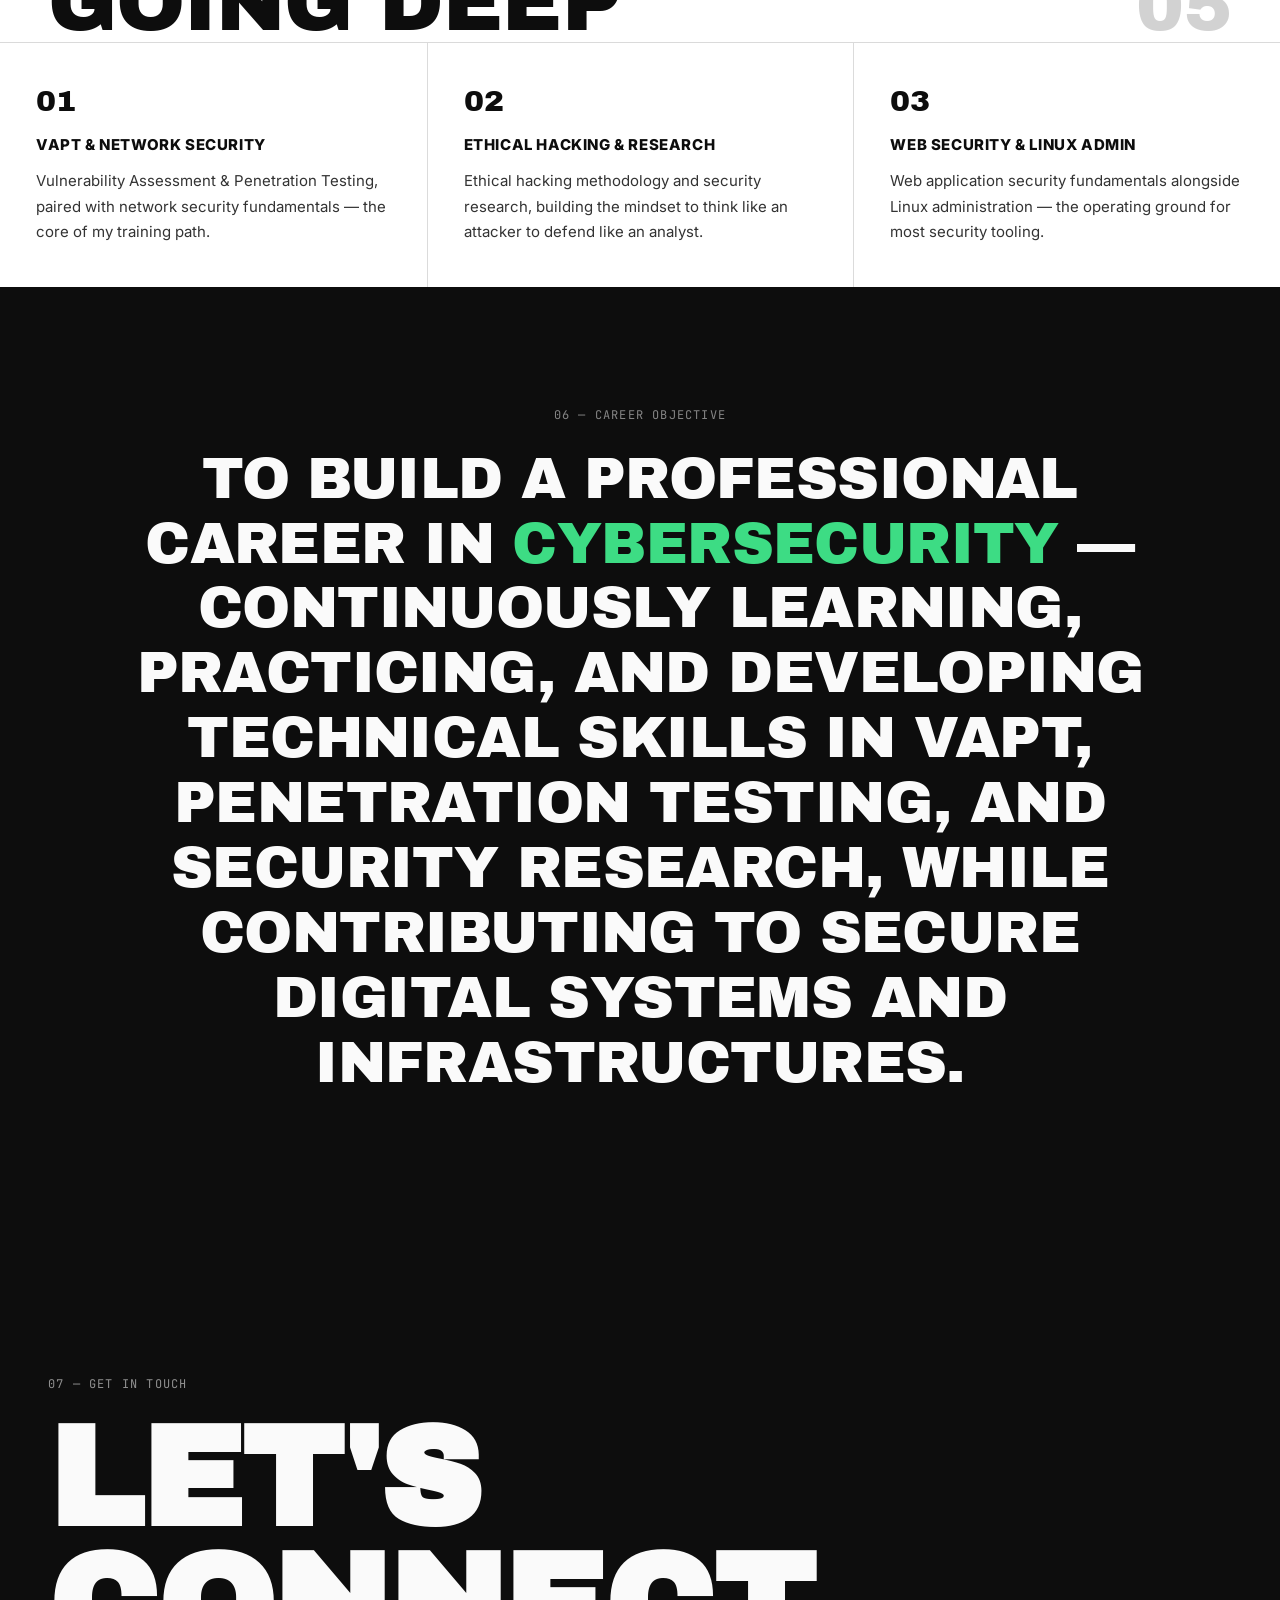
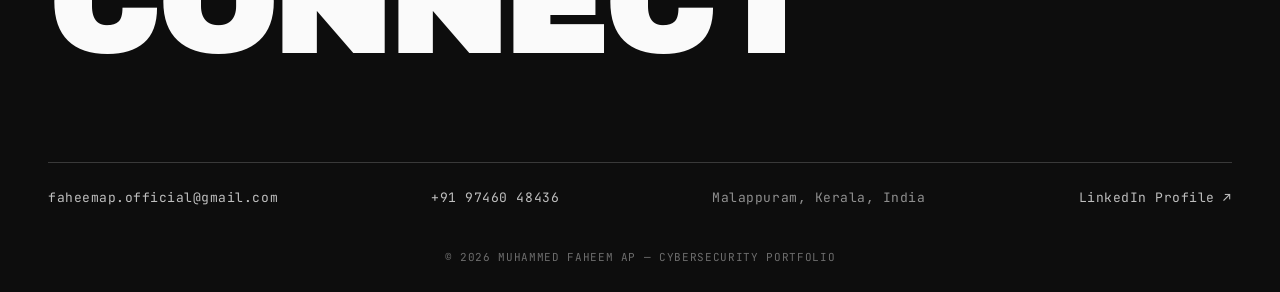
==== commit d2b18eea: "Update index.html" ====
--- a/index.html
+++ b/index.html
@@ -15,7 +15,7 @@
     --paper:#ffffff;
     --line: rgba(13,13,13,0.15);
     --line-dark: rgba(255,255,255,0.18);
-    --accent:#3ddc84; /* terminal green, used sparingly */
+    --accent:#3ddc84;
     --ink:#0d0d0d;
     --display: 'Archivo Black', 'Inter', sans-serif;
     --body: 'Inter', sans-serif;
@@ -23,484 +23,146 @@
   }
   *{margin:0;padding:0;box-sizing:border-box;}
   html{scroll-behavior:smooth;}
-  body{
-    background:var(--white);
-    color:var(--ink);
-    font-family:var(--body);
-    overflow-x:hidden;
-  }
+  body{background:var(--white);color:var(--ink);font-family:var(--body);overflow-x:hidden;}
   ::selection{background:var(--accent);color:#0d0d0d;}
-
   a{color:inherit;text-decoration:none;}
-
   .rule{border:none;border-top:1px solid var(--line);}
   .rule-dark{border:none;border-top:1px solid var(--line-dark);}
 
-  /* ---------- NAV ---------- */
   nav{
-    position:fixed; top:0; left:0; right:0; z-index:100;
-    display:flex; align-items:center; justify-content:space-between;
+    position:fixed;top:0;left:0;right:0;z-index:100;
+    display:flex;align-items:center;justify-content:space-between;
     padding:22px 48px;
-    font-family:var(--mono);
-    font-size:12px;
-    letter-spacing:0.08em;
-    text-transform:uppercase;
-    color:var(--white);
-    mix-blend-mode:difference;
-  }
-  nav .nav-name{font-weight:700; letter-spacing:0.12em;}
-  nav .nav-links{display:flex; gap:28px;}
-  nav .nav-links a{opacity:0.75; transition:opacity .2s ease;}
+    font-family:var(--mono);font-size:12px;letter-spacing:0.08em;text-transform:uppercase;
+    color:var(--white);mix-blend-mode:difference;
+  }
+  nav .nav-name{font-weight:700;letter-spacing:0.12em;}
+  nav .nav-links{display:flex;gap:28px;}
+  nav .nav-links a{opacity:0.75;transition:opacity .2s ease;}
   nav .nav-links a:hover{opacity:1;}
-  @media (max-width:700px){
-    nav{padding:18px 20px;}
-    nav .nav-links{display:none;}
-  }
+  @media (max-width:700px){nav{padding:18px 20px;}nav .nav-links{display:none;}}
 
   section{position:relative;}
 
-  /* ---------- HERO ---------- */
   .hero{
-    min-height:100vh;
-    background:var(--black);
-    color:var(--white);
-    display:grid;
-    grid-template-columns:1.15fr 0.85fr;
-    align-items:stretch;
-    padding:0;
-    position:relative;
-  }
-  .hero-text{
-    display:flex;
-    flex-direction:column;
-    justify-content:center;
-    padding:140px 48px 80px 48px;
-  }
-  .hero-photo{
-    position:relative;
-    overflow:hidden;
-    background:#000;
-    min-height:100%;
-  }
+    min-height:100vh;background:var(--black);color:var(--white);
+    display:grid;grid-template-columns:1.15fr 0.85fr;align-items:stretch;padding:0;position:relative;
+  }
+  .hero-text{display:flex;flex-direction:column;justify-content:center;padding:140px 48px 80px 48px;}
+  .hero-photo{position:relative;overflow:hidden;background:#000;min-height:100%;}
   .hero-photo img{
-    width:100%;
-    height:100%;
-    object-fit:cover;
-    object-position:top center;
-    display:block;
+    width:100%;height:100%;object-fit:cover;object-position:top center;display:block;
     filter:grayscale(1) contrast(1.08) brightness(0.95);
     -webkit-mask-image:linear-gradient(to right, transparent 0px, black 90px);
             mask-image:linear-gradient(to right, transparent 0px, black 90px);
   }
   .hero-photo::after{
-    content:"";
-    position:absolute; inset:0;
-    background:linear-gradient(to top, rgba(13,13,13,0.85) 0%, rgba(13,13,13,0) 38%);
-    pointer-events:none;
+    content:"";position:absolute;inset:0;
+    background:linear-gradient(to top, rgba(13,13,13,0.85) 0%, rgba(13,13,13,0) 38%);pointer-events:none;
   }
   .hero-photo::before{
-    content:"";
-    position:absolute; inset:0;
-    background:linear-gradient(180deg, rgba(13,13,13,0.25), rgba(13,13,13,0) 30%);
-    pointer-events:none;
-    z-index:1;
+    content:"";position:absolute;inset:0;
+    background:linear-gradient(180deg, rgba(13,13,13,0.25), rgba(13,13,13,0) 30%);pointer-events:none;z-index:1;
   }
   .hero-photo-tag{
-    position:absolute;
-    left:24px; bottom:24px;
-    z-index:2;
-    font-family:var(--mono);
-    font-size:11px;
-    letter-spacing:0.1em;
-    text-transform:uppercase;
-    color:rgba(255,255,255,0.65);
-    display:flex;
-    align-items:center;
-    gap:8px;
+    position:absolute;left:24px;bottom:24px;z-index:2;
+    font-family:var(--mono);font-size:11px;letter-spacing:0.1em;text-transform:uppercase;
+    color:rgba(255,255,255,0.65);display:flex;align-items:center;gap:8px;
   }
   @media (max-width:900px){
     .hero{grid-template-columns:1fr;}
-    .hero-photo{min-height:60vh; order:-1;}
-    .hero-photo img{
-      object-position:top center;
-      -webkit-mask-image:linear-gradient(to bottom, transparent 0px, black 70px);
-              mask-image:linear-gradient(to bottom, transparent 0px, black 70px);
-    }
-    .hero-photo::after{
-      background:linear-gradient(to top, var(--black) 0%, rgba(13,13,13,0) 25%);
-    }
+    .hero-photo{min-height:60vh;order:-1;}
+    .hero-photo img{object-position:top center;-webkit-mask-image:linear-gradient(to bottom, transparent 0px, black 70px);mask-image:linear-gradient(to bottom, transparent 0px, black 70px);}
+    .hero-photo::after{background:linear-gradient(to top, var(--black) 0%, rgba(13,13,13,0) 25%);}
     .hero-text{padding:60px 22px 70px;}
   }
-  .hero-eyebrow{
-    font-family:var(--mono);
-    font-size:13px;
-    letter-spacing:0.12em;
-    text-transform:uppercase;
-    color:var(--accent);
-    display:flex;
-    align-items:center;
-    gap:10px;
-    margin-bottom:28px;
-  }
+  .hero-eyebrow{font-family:var(--mono);font-size:13px;letter-spacing:0.12em;text-transform:uppercase;color:var(--accent);display:flex;align-items:center;gap:10px;margin-bottom:28px;}
   .dot{width:7px;height:7px;border-radius:50%;background:var(--accent);display:inline-block;animation:pulse 1.8s infinite;}
   @keyframes pulse{0%,100%{opacity:1;}50%{opacity:.25;}}
-
-  .hero h1{
-    font-family:var(--display);
-    text-transform:uppercase;
-    line-height:0.92;
-    font-size:clamp(48px, 9.5vw, 142px);
-    letter-spacing:-0.01em;
-  }
+  .hero h1{font-family:var(--display);text-transform:uppercase;line-height:0.92;font-size:clamp(48px, 9.5vw, 142px);letter-spacing:-0.01em;}
   .hero h1 .last{display:block;}
-
-  .hero-sub{
-    margin-top:36px;
-    max-width:680px;
-    font-size:clamp(16px,2vw,20px);
-    color:rgba(255,255,255,0.72);
-    line-height:1.6;
-  }
-  .hero-sub strong{color:var(--white); font-weight:600;}
-
-  .hero-terminal{
-    margin-top:48px;
-    font-family:var(--mono);
-    font-size:14px;
-    color:#b9ffd8;
-    background:rgba(255,255,255,0.04);
-    border:1px solid var(--line-dark);
-    padding:18px 22px;
-    max-width:560px;
-    line-height:1.7;
-  }
+  .hero-sub{margin-top:36px;max-width:680px;font-size:clamp(16px,2vw,20px);color:rgba(255,255,255,0.72);line-height:1.6;}
+  .hero-sub strong{color:var(--white);font-weight:600;}
+  .hero-terminal{margin-top:48px;font-family:var(--mono);font-size:14px;color:#b9ffd8;background:rgba(255,255,255,0.04);border:1px solid var(--line-dark);padding:18px 22px;max-width:560px;line-height:1.7;}
   .hero-terminal .prompt{color:var(--accent);}
-  .cursor{
-    display:inline-block; width:8px; height:16px; background:var(--accent);
-    margin-left:2px; vertical-align:middle;
-    animation:blink 1s steps(1) infinite;
-  }
+  .cursor{display:inline-block;width:8px;height:16px;background:var(--accent);margin-left:2px;vertical-align:middle;animation:blink 1s steps(1) infinite;}
   @keyframes blink{50%{opacity:0;}}
-
-  .hero-meta{
-    margin-top:64px;
-    display:flex; justify-content:space-between; align-items:flex-end;
-    font-family:var(--mono);
-    font-size:12px;
-    color:rgba(255,255,255,0.5);
-    letter-spacing:0.06em;
-  }
-  .scroll-cue{display:flex; align-items:center; gap:8px;}
+  .hero-meta{margin-top:64px;display:flex;justify-content:space-between;align-items:flex-end;font-family:var(--mono);font-size:12px;color:rgba(255,255,255,0.5);letter-spacing:0.06em;}
+  .scroll-cue{display:flex;align-items:center;gap:8px;}
   .scroll-cue svg{animation:bob 1.6s ease-in-out infinite;}
   @keyframes bob{0%,100%{transform:translateY(0);}50%{transform:translateY(6px);}}
-
-  @media (max-width:700px){
-    .hero-meta{flex-direction:column; align-items:flex-start; gap:16px;}
-  }
-
-  /* ---------- SECTION HEADER PATTERN (numbered, like the template) ---------- */
-  .sec-head{
-    display:grid;
-    grid-template-columns:1fr auto;
-    align-items:end;
-    padding:90px 48px 50px;
-  }
-  .sec-num{
-    font-family:var(--display);
-    font-size:clamp(40px,6vw,72px);
-    line-height:1;
-    opacity:0.18;
-  }
-  .sec-title{
-    font-family:var(--display);
-    text-transform:uppercase;
-    font-size:clamp(36px,6.5vw,96px);
-    line-height:0.95;
-    letter-spacing:-0.01em;
-  }
-  .sec-tag{
-    font-family:var(--mono);
-    font-size:12px;
-    letter-spacing:0.1em;
-    text-transform:uppercase;
-    opacity:0.55;
-    margin-bottom:14px;
-  }
-  @media (max-width:700px){
-    .sec-head{padding:64px 22px 36px; grid-template-columns:1fr;}
-    .sec-num{display:none;}
-  }
-
-  /* ---------- ABOUT ---------- */
+  @media (max-width:700px){.hero-meta{flex-direction:column;align-items:flex-start;gap:16px;}}
+
+  .sec-head{display:grid;grid-template-columns:1fr auto;align-items:end;padding:90px 48px 50px;}
+  .sec-num{font-family:var(--display);font-size:clamp(40px,6vw,72px);line-height:1;opacity:0.18;}
+  .sec-title{font-family:var(--display);text-transform:uppercase;font-size:clamp(36px,6.5vw,96px);line-height:0.95;letter-spacing:-0.01em;}
+  .sec-tag{font-family:var(--mono);font-size:12px;letter-spacing:0.1em;text-transform:uppercase;opacity:0.55;margin-bottom:14px;}
+  @media (max-width:700px){.sec-head{padding:64px 22px 36px;grid-template-columns:1fr;}.sec-num{display:none;}}
+
   .about{background:var(--offwhite);}
-  .about-body{
-    display:grid;
-    grid-template-columns:1fr 1fr;
-    gap:60px;
-    padding:0 48px 110px;
-  }
-  .about-body p{
-    font-size:clamp(16px,1.6vw,19px);
-    line-height:1.75;
-    text-align:justify;
-    color:#222;
-  }
+  .about-body{display:grid;grid-template-columns:1fr 1fr;gap:60px;padding:0 48px 110px;}
+  .about-body p{font-size:clamp(16px,1.6vw,19px);line-height:1.75;text-align:justify;color:#222;}
   .about-body p + p{margin-top:22px;}
-  .about-stats{
-    display:grid;
-    grid-template-columns:repeat(2,1fr);
-    gap:1px;
-    background:var(--line);
-    border:1px solid var(--line);
-    align-content:start;
-  }
-  .stat{
-    background:var(--offwhite);
-    padding:28px 24px;
-  }
-  .stat .num{
-    font-family:var(--display);
-    font-size:clamp(32px,4vw,48px);
-  }
-  .stat .label{
-    font-family:var(--mono);
-    font-size:11px;
-    letter-spacing:0.08em;
-    text-transform:uppercase;
-    opacity:0.6;
-    margin-top:6px;
-  }
-  @media (max-width:880px){
-    .about-body{grid-template-columns:1fr; padding:0 22px 70px; gap:36px;}
-  }
-
-  /* ---------- SKILLS / TOOLS ---------- */
+  .about-stats{display:grid;grid-template-columns:repeat(2,1fr);gap:1px;background:var(--line);border:1px solid var(--line);align-content:start;}
+  .stat{background:var(--offwhite);padding:28px 24px;}
+  .stat .num{font-family:var(--display);font-size:clamp(32px,4vw,48px);}
+  .stat .label{font-family:var(--mono);font-size:11px;letter-spacing:0.08em;text-transform:uppercase;opacity:0.6;margin-top:6px;}
+  @media (max-width:880px){.about-body{grid-template-columns:1fr;padding:0 22px 70px;gap:36px;}}
+
   .skills{background:var(--paper);}
-  .skills-grid{
-    display:grid;
-    grid-template-columns:1fr 1fr;
-    border-top:1px solid var(--line);
-  }
+  .skills-grid{display:grid;grid-template-columns:1fr 1fr;border-top:1px solid var(--line);}
   .skills-col{padding:48px;}
   .skills-col + .skills-col{border-left:1px solid var(--line);}
-  .skills-col h3{
-    font-family:var(--mono);
-    font-size:13px;
-    letter-spacing:0.1em;
-    text-transform:uppercase;
-    opacity:0.55;
-    margin-bottom:26px;
-  }
-  .pill-list{display:flex; flex-direction:column;}
-  .pill-list li{
-    list-style:none;
-    display:flex;
-    align-items:center;
-    justify-content:space-between;
-    padding:16px 0;
-    border-bottom:1px solid var(--line);
-    font-size:clamp(16px,1.8vw,21px);
-    font-weight:600;
-  }
+  .skills-col h3{font-family:var(--mono);font-size:13px;letter-spacing:0.1em;text-transform:uppercase;opacity:0.55;margin-bottom:26px;}
+  .pill-list{display:flex;flex-direction:column;}
+  .pill-list li{list-style:none;display:flex;align-items:center;justify-content:space-between;padding:16px 0;border-bottom:1px solid var(--line);font-size:clamp(16px,1.8vw,21px);font-weight:600;}
   .pill-list li:last-child{border-bottom:none;}
-  .pill-list li span.idx{
-    font-family:var(--mono);
-    font-size:12px;
-    opacity:0.4;
-    font-weight:400;
-  }
-  @media (max-width:880px){
-    .skills-grid{grid-template-columns:1fr;}
-    .skills-col{padding:36px 22px;}
-    .skills-col + .skills-col{border-left:none; border-top:1px solid var(--line);}
-  }
-
-  /* ---------- EDUCATION ---------- */
-  .education{background:var(--black); color:var(--white);}
-  .edu-grid{
-    display:grid;
-    grid-template-columns:1fr 1fr;
-    padding:0 48px 110px;
-    gap:1px;
-    background:var(--line-dark);
-    border-top:1px solid var(--line-dark);
-    border-bottom:1px solid var(--line-dark);
-  }
-  .edu-card{background:var(--black); padding:40px;}
-  .edu-card .tag{
-    font-family:var(--mono);
-    font-size:12px;
-    color:var(--accent);
-    text-transform:uppercase;
-    letter-spacing:0.08em;
-  }
-  .edu-card h4{
-    font-family:var(--display);
-    text-transform:uppercase;
-    font-size:clamp(24px,2.8vw,34px);
-    margin-top:16px;
-    line-height:1.1;
-  }
-  .edu-card p{
-    margin-top:14px;
-    color:rgba(255,255,255,0.65);
-    font-size:15px;
-    line-height:1.6;
-  }
-  @media (max-width:880px){
-    .edu-grid{grid-template-columns:1fr; padding:0 22px 70px;}
-  }
-
-  /* ---------- PROJECTS ---------- */
+  .pill-list li span.idx{font-family:var(--mono);font-size:12px;opacity:0.4;font-weight:400;}
+  @media (max-width:880px){.skills-grid{grid-template-columns:1fr;}.skills-col{padding:36px 22px;}.skills-col + .skills-col{border-left:none;border-top:1px solid var(--line);}}
+
+  .education{background:var(--black);color:var(--white);}
+  .edu-grid{display:grid;grid-template-columns:1fr 1fr;padding:0 48px 110px;gap:1px;background:var(--line-dark);border-top:1px solid var(--line-dark);border-bottom:1px solid var(--line-dark);}
+  .edu-card{background:var(--black);padding:40px;}
+  .edu-card .tag{font-family:var(--mono);font-size:12px;color:var(--accent);text-transform:uppercase;letter-spacing:0.08em;}
+  .edu-card h4{font-family:var(--display);text-transform:uppercase;font-size:clamp(24px,2.8vw,34px);margin-top:16px;line-height:1.1;}
+  .edu-card p{margin-top:14px;color:rgba(255,255,255,0.65);font-size:15px;line-height:1.6;}
+  @media (max-width:880px){.edu-grid{grid-template-columns:1fr;padding:0 22px 70px;}}
+
   .projects{background:var(--offwhite);}
   .project-list{padding:0 48px 110px;}
-  .project{
-    display:grid;
-    grid-template-columns:140px 1fr;
-    gap:32px;
-    padding:42px 0;
-    border-top:1px solid var(--line);
-    align-items:start;
-  }
+  .project{display:grid;grid-template-columns:140px 1fr;gap:32px;padding:42px 0;border-top:1px solid var(--line);align-items:start;}
   .project:last-child{border-bottom:1px solid var(--line);}
-  .project .pnum{
-    font-family:var(--display);
-    font-size:clamp(28px,3.5vw,40px);
-    opacity:0.25;
-  }
-  .project h4{
-    font-family:var(--display);
-    text-transform:uppercase;
-    font-size:clamp(22px,3vw,32px);
-    margin-bottom:14px;
-    letter-spacing:-0.01em;
-  }
+  .project .pnum{font-family:var(--display);font-size:clamp(28px,3.5vw,40px);opacity:0.25;}
+  .project h4{font-family:var(--display);text-transform:uppercase;font-size:clamp(22px,3vw,32px);margin-bottom:14px;letter-spacing:-0.01em;}
   .project ul{padding-left:20px;}
-  .project li{
-    font-size:16px;
-    line-height:1.7;
-    color:#2a2a2a;
-    margin-bottom:4px;
-  }
-  @media (max-width:700px){
-    .project-list{padding:0 22px 70px;}
-    .project{grid-template-columns:1fr; gap:10px;}
-  }
-
-  /* ---------- FOCUS (FAQ-style 3 column from template) ---------- */
+  .project li{font-size:16px;line-height:1.7;color:#2a2a2a;margin-bottom:4px;}
+  @media (max-width:700px){.project-list{padding:0 22px 70px;}.project{grid-template-columns:1fr;gap:10px;}}
+
   .focus{background:var(--paper);}
-  .focus-grid{
-    display:grid;
-    grid-template-columns:repeat(3,1fr);
-    border-top:1px solid var(--line);
-  }
-  .focus-card{
-    padding:42px 36px;
-    border-left:1px solid var(--line);
-  }
+  .focus-grid{display:grid;grid-template-columns:repeat(3,1fr);border-top:1px solid var(--line);}
+  .focus-card{padding:42px 36px;border-left:1px solid var(--line);}
   .focus-card:first-child{border-left:none;}
-  .focus-card .fnum{
-    font-family:var(--display);
-    font-size:30px;
-    margin-bottom:18px;
-  }
-  .focus-card h5{
-    font-family:var(--body);
-    font-weight:800;
-    font-size:15px;
-    text-transform:uppercase;
-    letter-spacing:0.04em;
-    margin-bottom:14px;
-  }
-  .focus-card p{
-    font-size:15px;
-    line-height:1.7;
-    color:#333;
-  }
-  @media (max-width:880px){
-    .focus-grid{grid-template-columns:1fr;}
-    .focus-card{border-left:none; border-top:1px solid var(--line); padding:32px 22px;}
-    .focus-card:first-child{border-top:none;}
-  }
-
-  /* ---------- OBJECTIVE (big statement block) ---------- */
-  .objective{
-    background:var(--black);
-    color:var(--white);
-    padding:120px 48px;
-    text-align:center;
-  }
-  .objective .sec-tag{justify-self:center; text-align:center; opacity:0.5;}
-  .objective blockquote{
-    font-family:var(--display);
-    text-transform:uppercase;
-    font-size:clamp(28px,5vw,58px);
-    line-height:1.12;
-    max-width:1100px;
-    margin:24px auto 0;
-    letter-spacing:-0.01em;
-  }
+  .focus-card .fnum{font-family:var(--display);font-size:30px;margin-bottom:18px;}
+  .focus-card h5{font-family:var(--body);font-weight:800;font-size:15px;text-transform:uppercase;letter-spacing:0.04em;margin-bottom:14px;}
+  .focus-card p{font-size:15px;line-height:1.7;color:#333;}
+  @media (max-width:880px){.focus-grid{grid-template-columns:1fr;}.focus-card{border-left:none;border-top:1px solid var(--line);padding:32px 22px;}.focus-card:first-child{border-top:none;}}
+
+  .objective{background:var(--black);color:var(--white);padding:120px 48px;text-align:center;}
+  .objective .sec-tag{justify-self:center;text-align:center;opacity:0.5;}
+  .objective blockquote{font-family:var(--display);text-transform:uppercase;font-size:clamp(28px,5vw,58px);line-height:1.12;max-width:1100px;margin:24px auto 0;letter-spacing:-0.01em;}
   .objective blockquote .accent{color:var(--accent);}
-  @media (max-width:700px){
-    .objective{padding:80px 22px;}
-  }
-
-  /* ---------- CONTACT / FOOTER (mirrors "Thank You" closing slide) ---------- */
-  .contact{
-    background:var(--black);
-    color:var(--white);
-    padding:160px 48px 0;
-  }
-  .contact-eyebrow{
-    font-family:var(--mono);
-    font-size:12px;
-    letter-spacing:0.1em;
-    text-transform:uppercase;
-    opacity:0.55;
-    margin-bottom:24px;
-  }
-  .contact h2{
-    font-family:var(--display);
-    text-transform:uppercase;
-    font-size:clamp(48px,11vw,160px);
-    line-height:0.9;
-    letter-spacing:-0.01em;
-  }
-  .contact h2 a{
-    display:inline-block;
-    border-bottom:2px solid transparent;
-    transition:border-color .25s ease, color .25s ease;
-  }
-  .contact h2 a:hover{
-    color:var(--accent);
-    border-color:var(--accent);
-  }
-  .contact-bar{
-    margin-top:90px;
-    border-top:1px solid var(--line-dark);
-    padding:26px 0 26px;
-    display:flex;
-    flex-wrap:wrap;
-    gap:18px;
-    justify-content:space-between;
-    font-family:var(--mono);
-    font-size:13px;
-    letter-spacing:0.04em;
-  }
-  .contact-bar a{opacity:0.75; transition:opacity .2s ease;}
-  .contact-bar a:hover{opacity:1; color:var(--accent);}
-  .contact-foot{
-    padding:18px 0 28px;
-    font-family:var(--mono);
-    font-size:11px;
-    opacity:0.4;
-    text-align:center;
-    letter-spacing:0.06em;
-  }
-  @media (max-width:700px){
-    .contact{padding:110px 22px 0;}
-    .contact-bar{flex-direction:column;}
-  }
+  @media (max-width:700px){.objective{padding:80px 22px;}}
+
+  .contact{background:var(--black);color:var(--white);padding:160px 48px 0;}
+  .contact-eyebrow{font-family:var(--mono);font-size:12px;letter-spacing:0.1em;text-transform:uppercase;opacity:0.55;margin-bottom:24px;}
+  .contact h2{font-family:var(--display);text-transform:uppercase;font-size:clamp(48px,11vw,160px);line-height:0.9;letter-spacing:-0.01em;}
+  .contact h2 a{display:inline-block;border-bottom:2px solid transparent;transition:border-color .25s ease, color .25s ease;}
+  .contact h2 a:hover{color:var(--accent);border-color:var(--accent);}
+  .contact-bar{margin-top:90px;border-top:1px solid var(--line-dark);padding:26px 0 26px;display:flex;flex-wrap:wrap;gap:18px;justify-content:space-between;font-family:var(--mono);font-size:13px;letter-spacing:0.04em;}
+  .contact-bar a{opacity:0.75;transition:opacity .2s ease;}
+  .contact-bar a:hover{opacity:1;color:var(--accent);}
+  .contact-foot{padding:18px 0 28px;font-family:var(--mono);font-size:11px;opacity:0.4;text-align:center;letter-spacing:0.06em;}
+  @media (max-width:700px){.contact{padding:110px 22px 0;}.contact-bar{flex-direction:column;}}
 </style>
 </head>
 <body>
@@ -542,7 +204,7 @@
     </div>
   </div>
   <div class="hero-photo">
-    <img src="[data-uri]" alt="Muhammed Faheem AP">
+    <img src="[data-uri]" alt="Muhammed Faheem AP">
     <div class="hero-photo-tag">— Muhammed Faheem AP</div>
   </div>
 </section>
@@ -676,10 +338,20 @@
     <div class="project">
       <div class="pnum">04</div>
       <div>
-        <h4>Linux Command Simulator &nbsp;<a href="https://github.com/faheemapofficial/Linux-cmd" target="_blank" rel="noopener noreferrer" style="font-family:var(--mono);font-size:0.72rem;font-weight:500;color:var(--accent);text-decoration:none;border:1px solid var(--accent);padding:2px 8px;border-radius:3px;vertical-align:middle;letter-spacing:0.04em;">↗ GitHub</a></h4>
+        <h4>Linux Command Simulator &nbsp;<a href="https://faheemapofficial.github.io/Linux-cmd/" target="_blank" rel="noopener noreferrer" style="font-family:var(--mono);font-size:0.72rem;font-weight:500;color:var(--accent);text-decoration:none;border:1px solid var(--accent);padding:2px 8px;border-radius:3px;vertical-align:middle;letter-spacing:0.04em;">↗ View</a></h4>
         <ul>
           <li>Built a browser-based Linux terminal simulator to safely practice navigation, file operations, and search commands.</li>
           <li>Includes hands-on exercises, challenges, an XP system, and progress tracking — no installation needed.</li>
+        </ul>
+      </div>
+    </div>
+    <div class="project">
+      <div class="pnum">05</div>
+      <div>
+        <h4>Wordlist Forge &nbsp;<a href="https://faheemapofficial.github.io/Wordlist-Forge/" target="_blank" rel="noopener noreferrer" style="font-family:var(--mono);font-size:0.72rem;font-weight:500;color:var(--accent);text-decoration:none;border:1px solid var(--accent);padding:2px 8px;border-radius:3px;vertical-align:middle;letter-spacing:0.04em;">↗ View</a></h4>
+        <ul>
+          <li>Built a browser-based wordlist generator tailored for penetration testers and security researchers.</li>
+          <li>Supports custom rules, character sets, and pattern-based generation — enabling targeted dictionary attacks without third-party tools.</li>
         </ul>
       </div>
     </div>
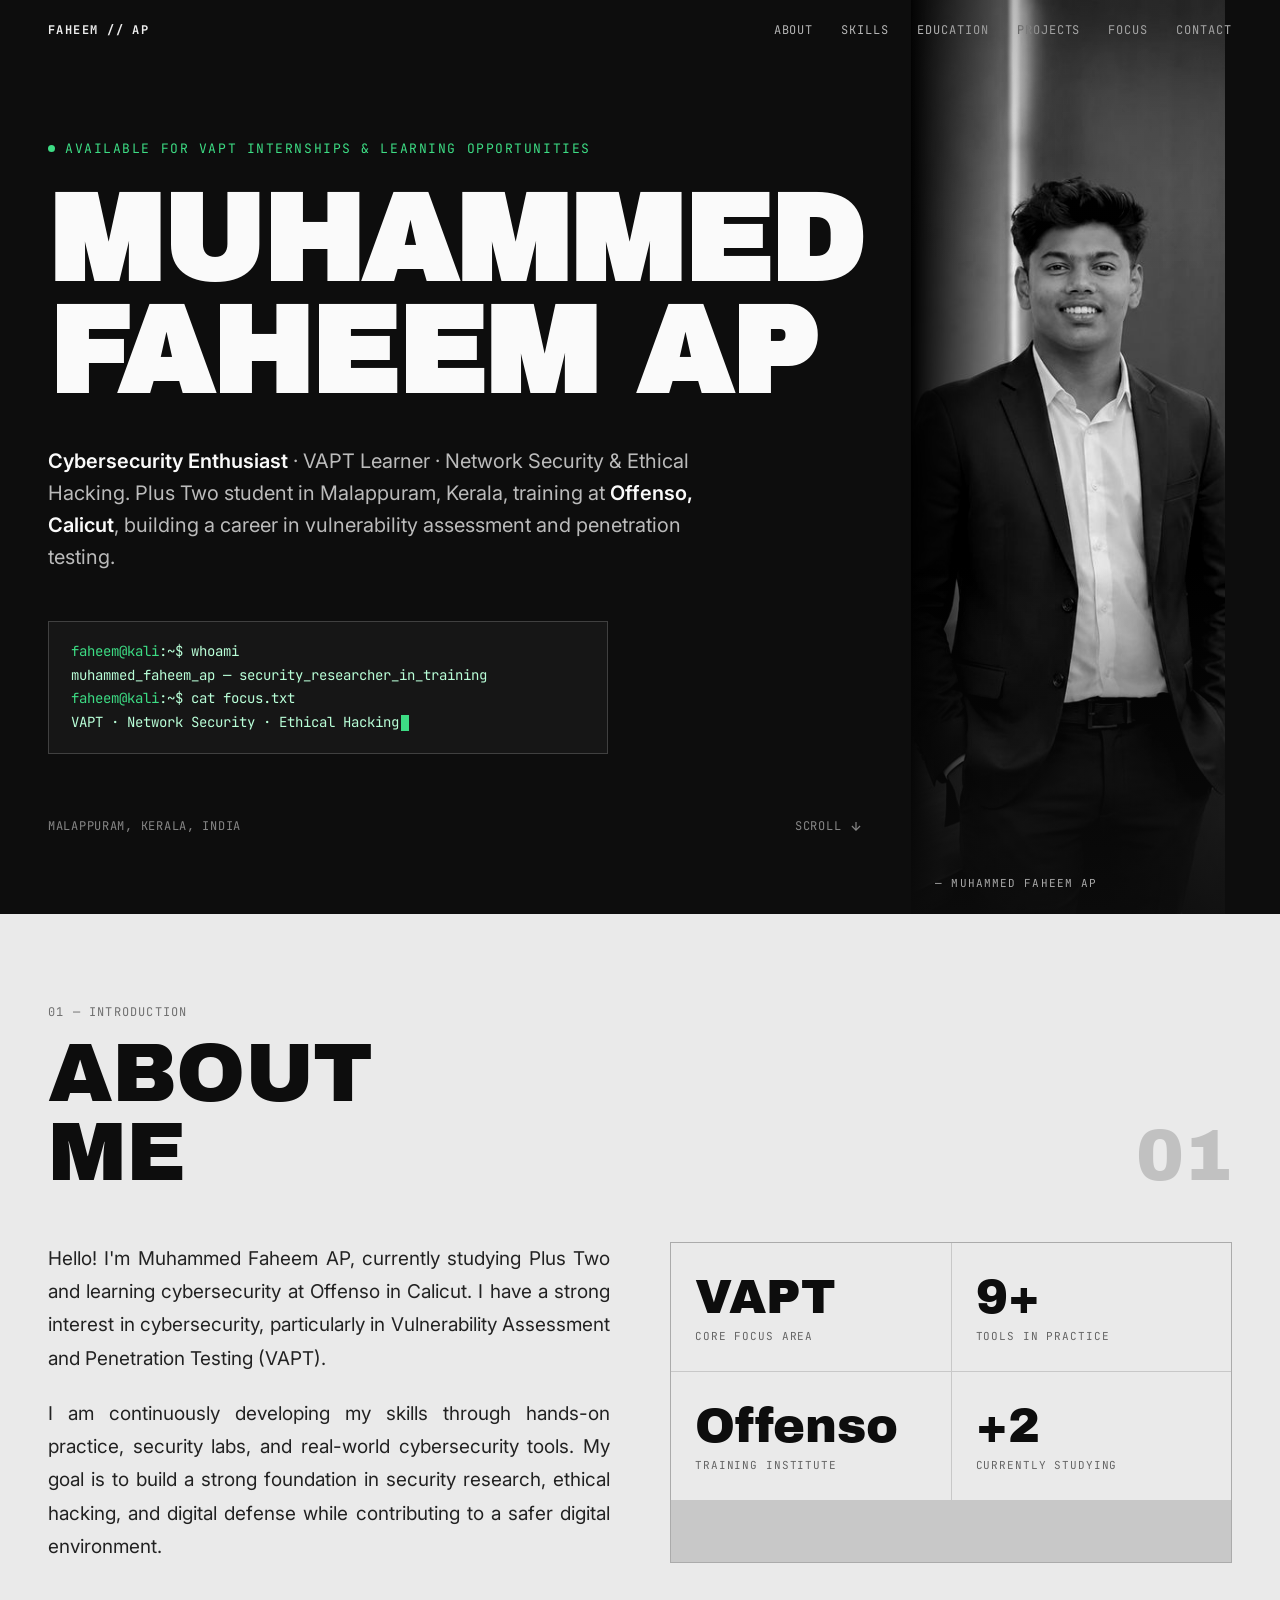
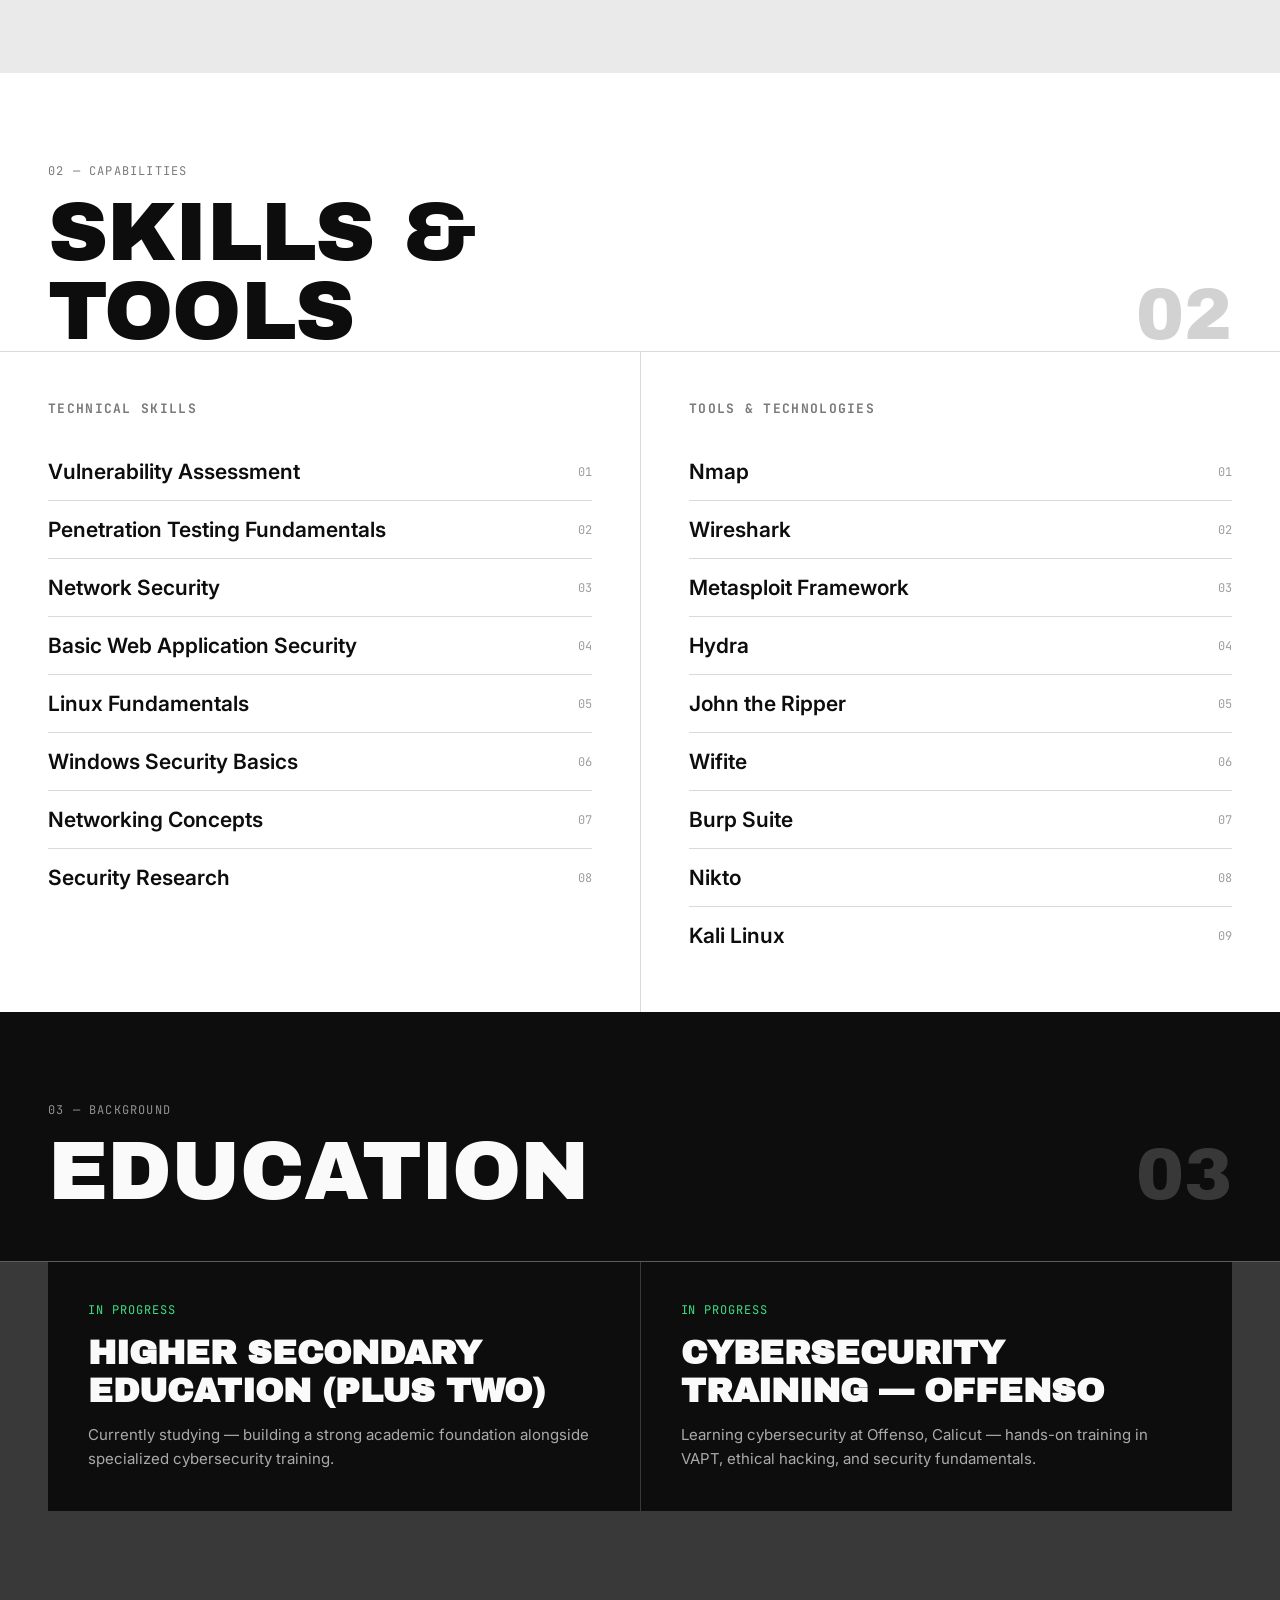
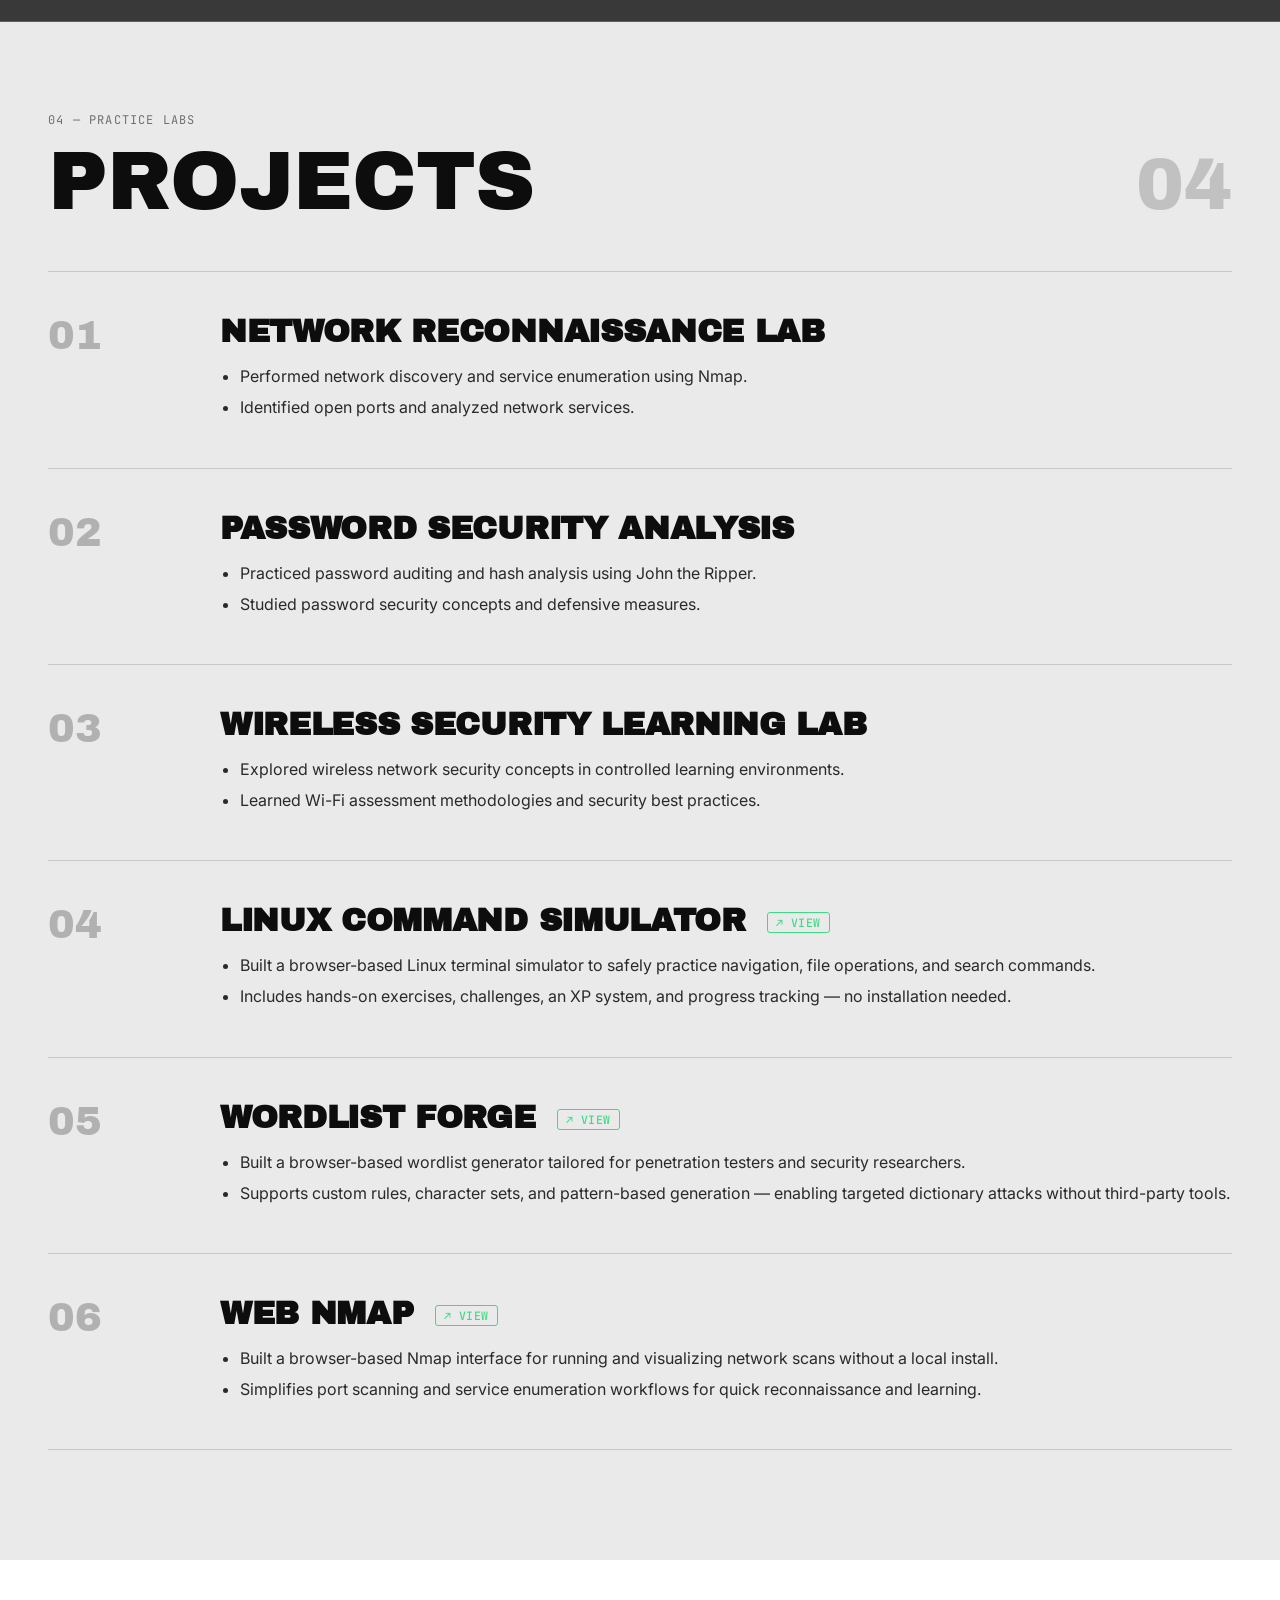
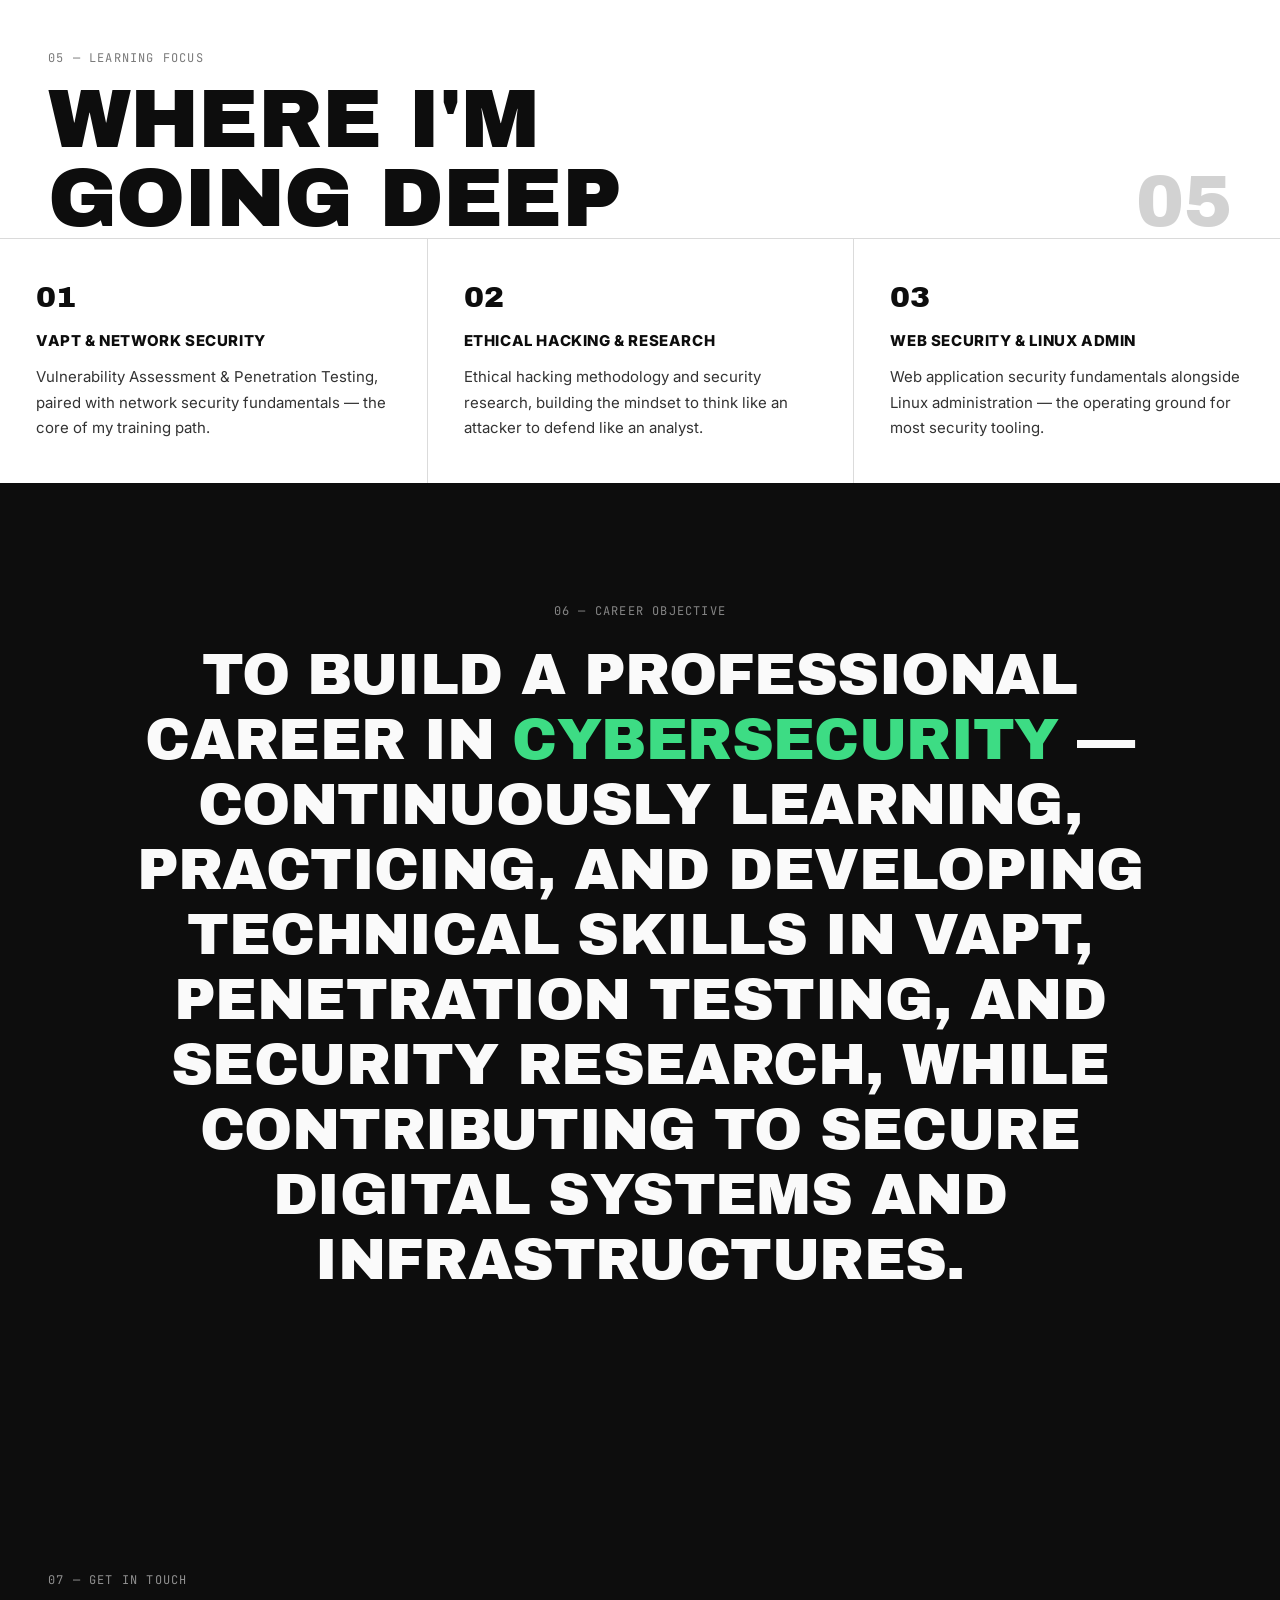
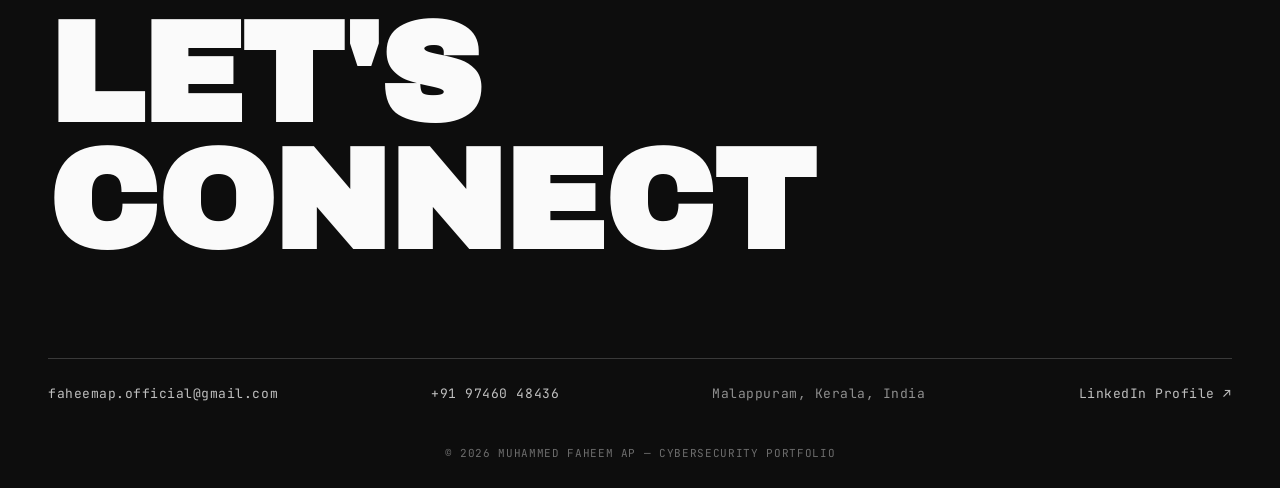
==== commit 1465e75a: "Update index.html" ====
--- a/index.html
+++ b/index.html
@@ -204,7 +204,7 @@
     </div>
   </div>
   <div class="hero-photo">
-    <img src="[data-uri]" alt="Muhammed Faheem AP">
+    <img src="[data-uri]" alt="Muhammed Faheem AP">
     <div class="hero-photo-tag">— Muhammed Faheem AP</div>
   </div>
 </section>
@@ -355,6 +355,16 @@
         </ul>
       </div>
     </div>
+    <div class="project">
+      <div class="pnum">06</div>
+      <div>
+        <h4>Web NMAP &nbsp;<a href="https://faheemapofficial.github.io/Web-NMAP/" target="_blank" rel="noopener noreferrer" style="font-family:var(--mono);font-size:0.72rem;font-weight:500;color:var(--accent);text-decoration:none;border:1px solid var(--accent);padding:2px 8px;border-radius:3px;vertical-align:middle;letter-spacing:0.04em;">↗ View</a></h4>
+        <ul>
+          <li>Built a browser-based Nmap interface for running and visualizing network scans without a local install.</li>
+          <li>Simplifies port scanning and service enumeration workflows for quick reconnaissance and learning.</li>
+        </ul>
+      </div>
+    </div>
   </div>
 </section>
 
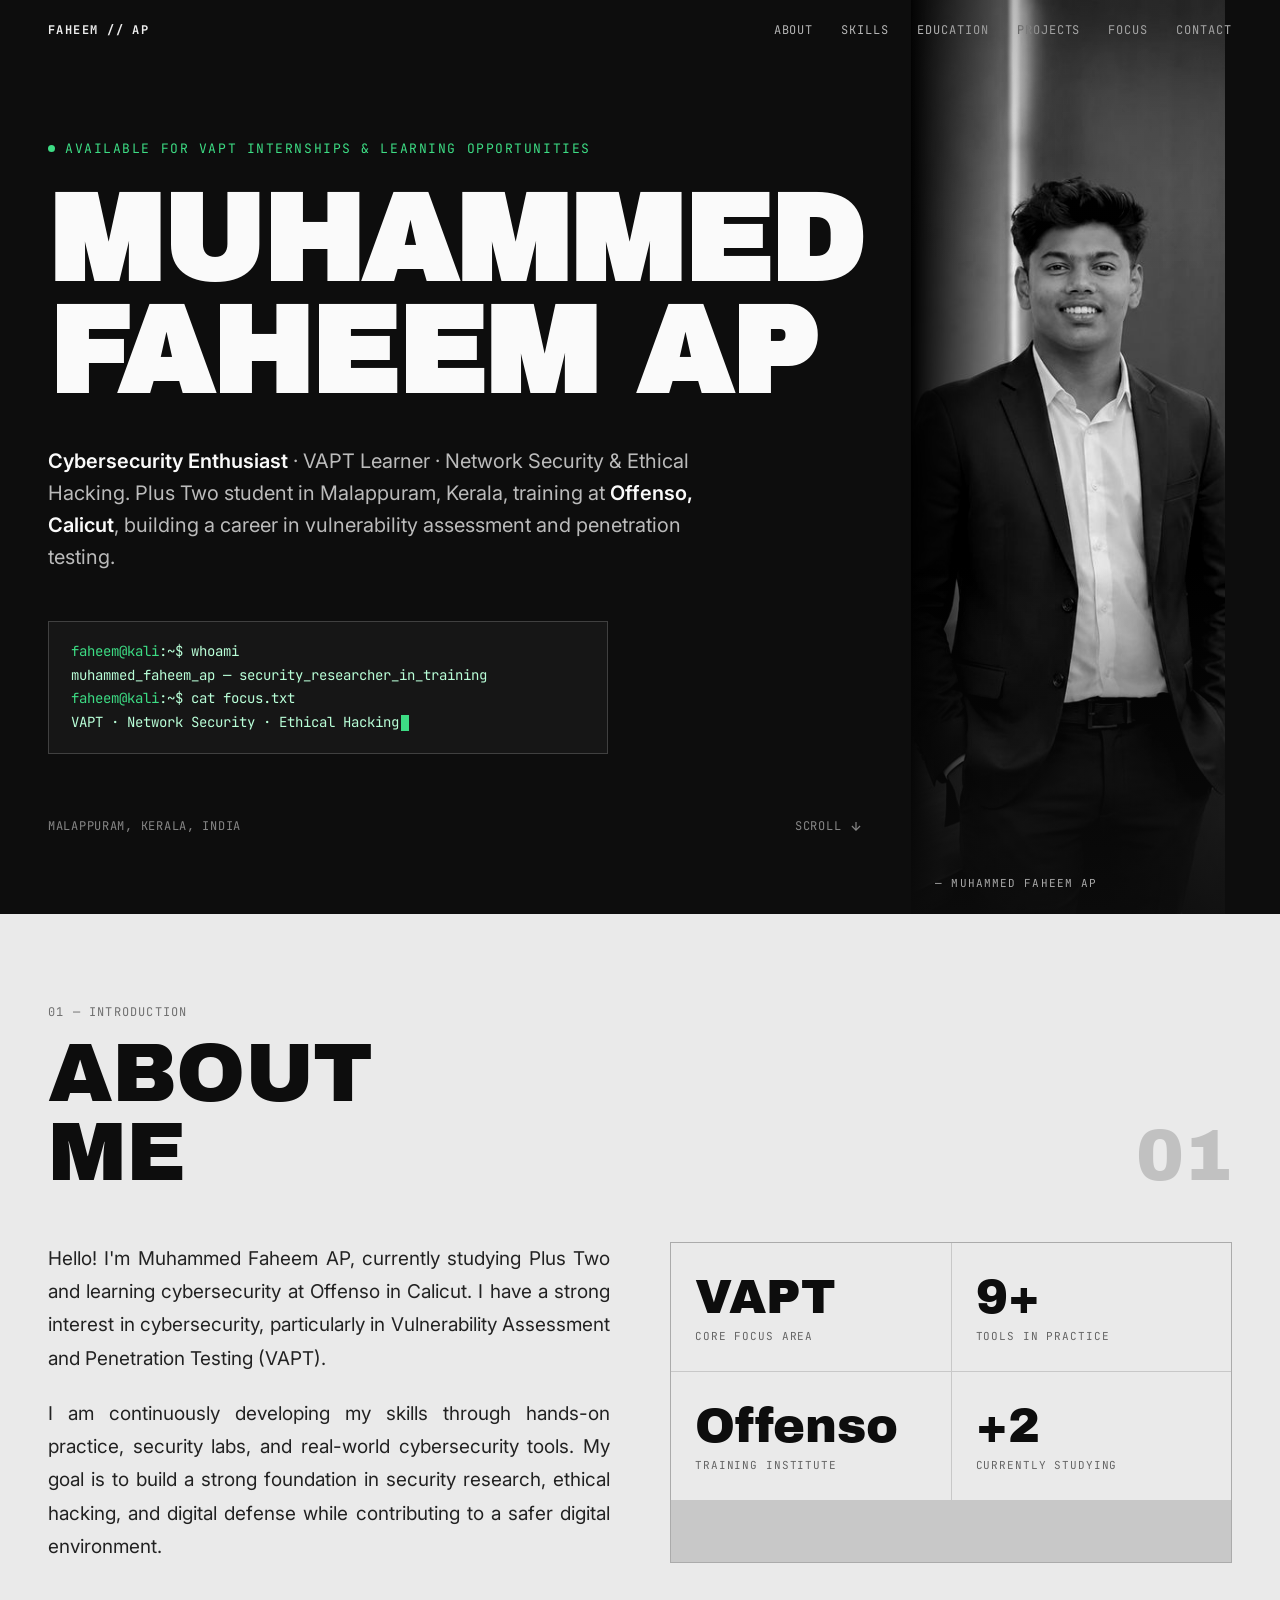
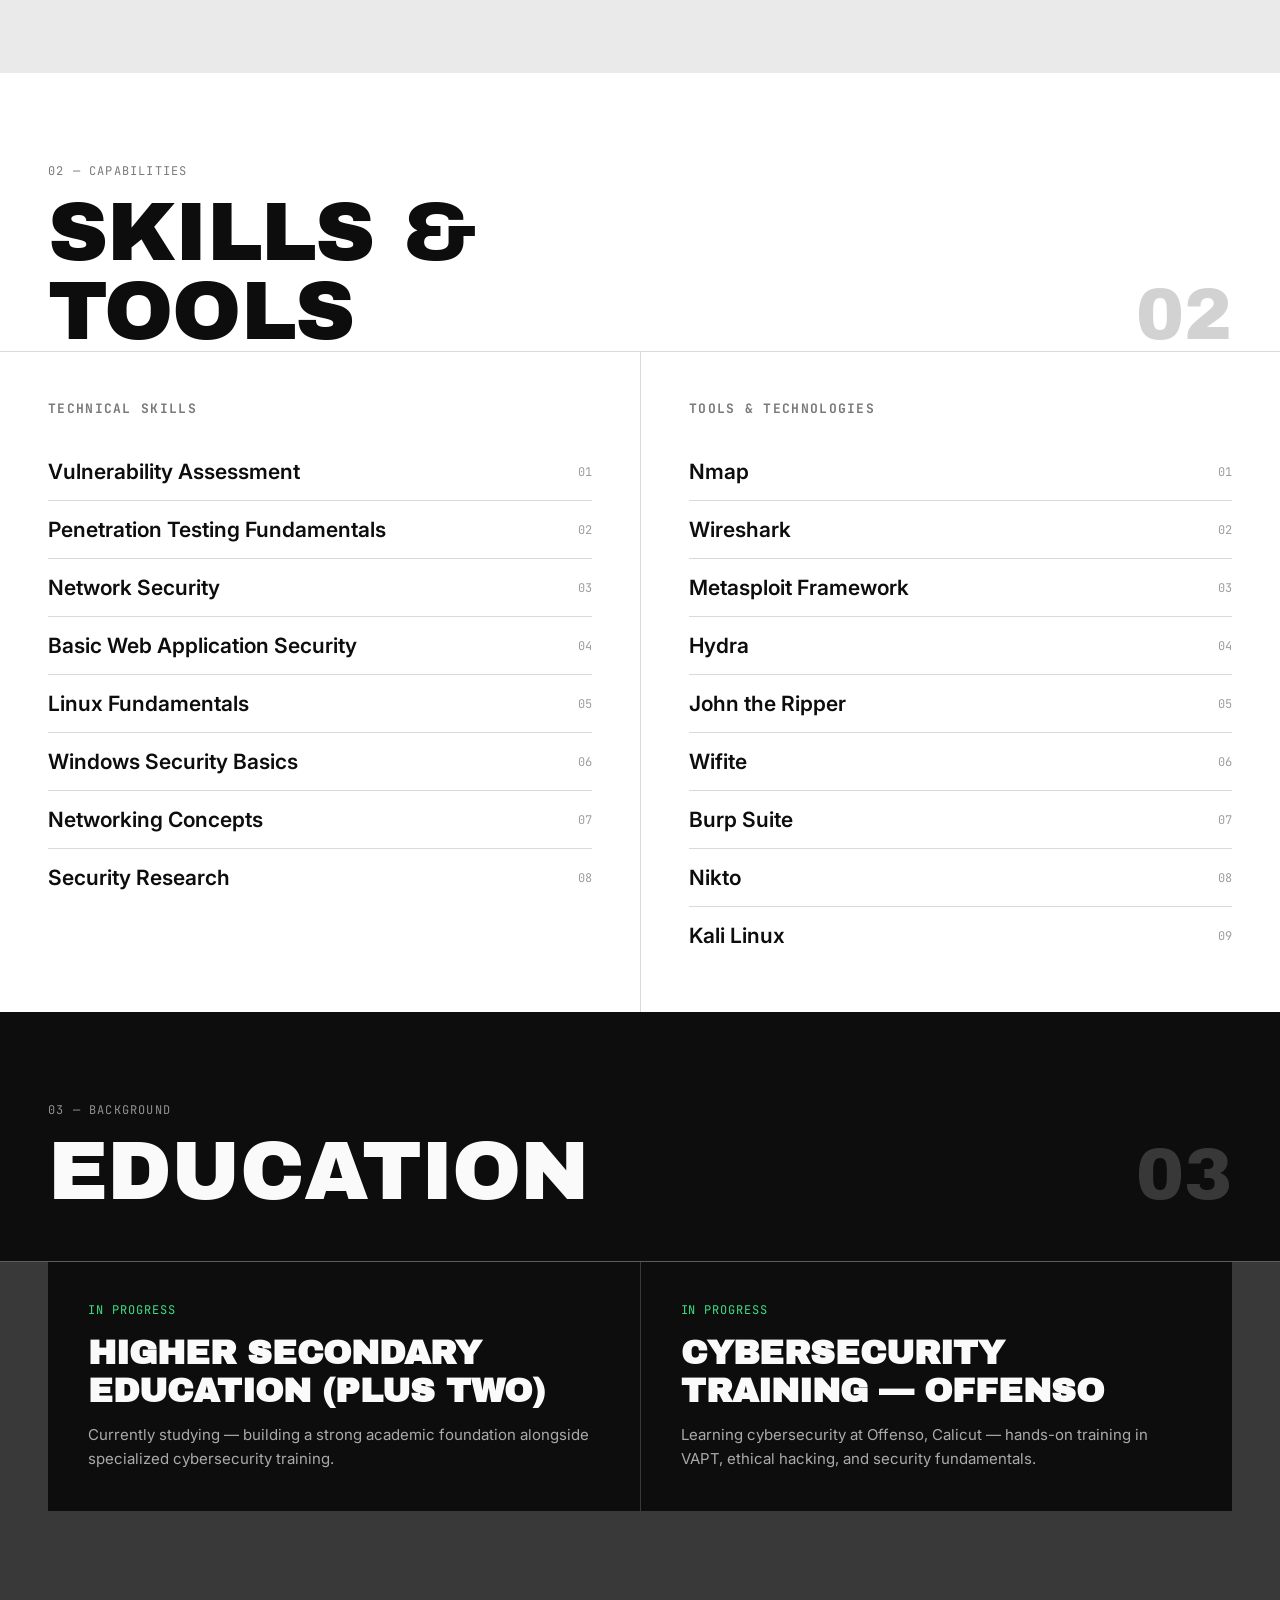
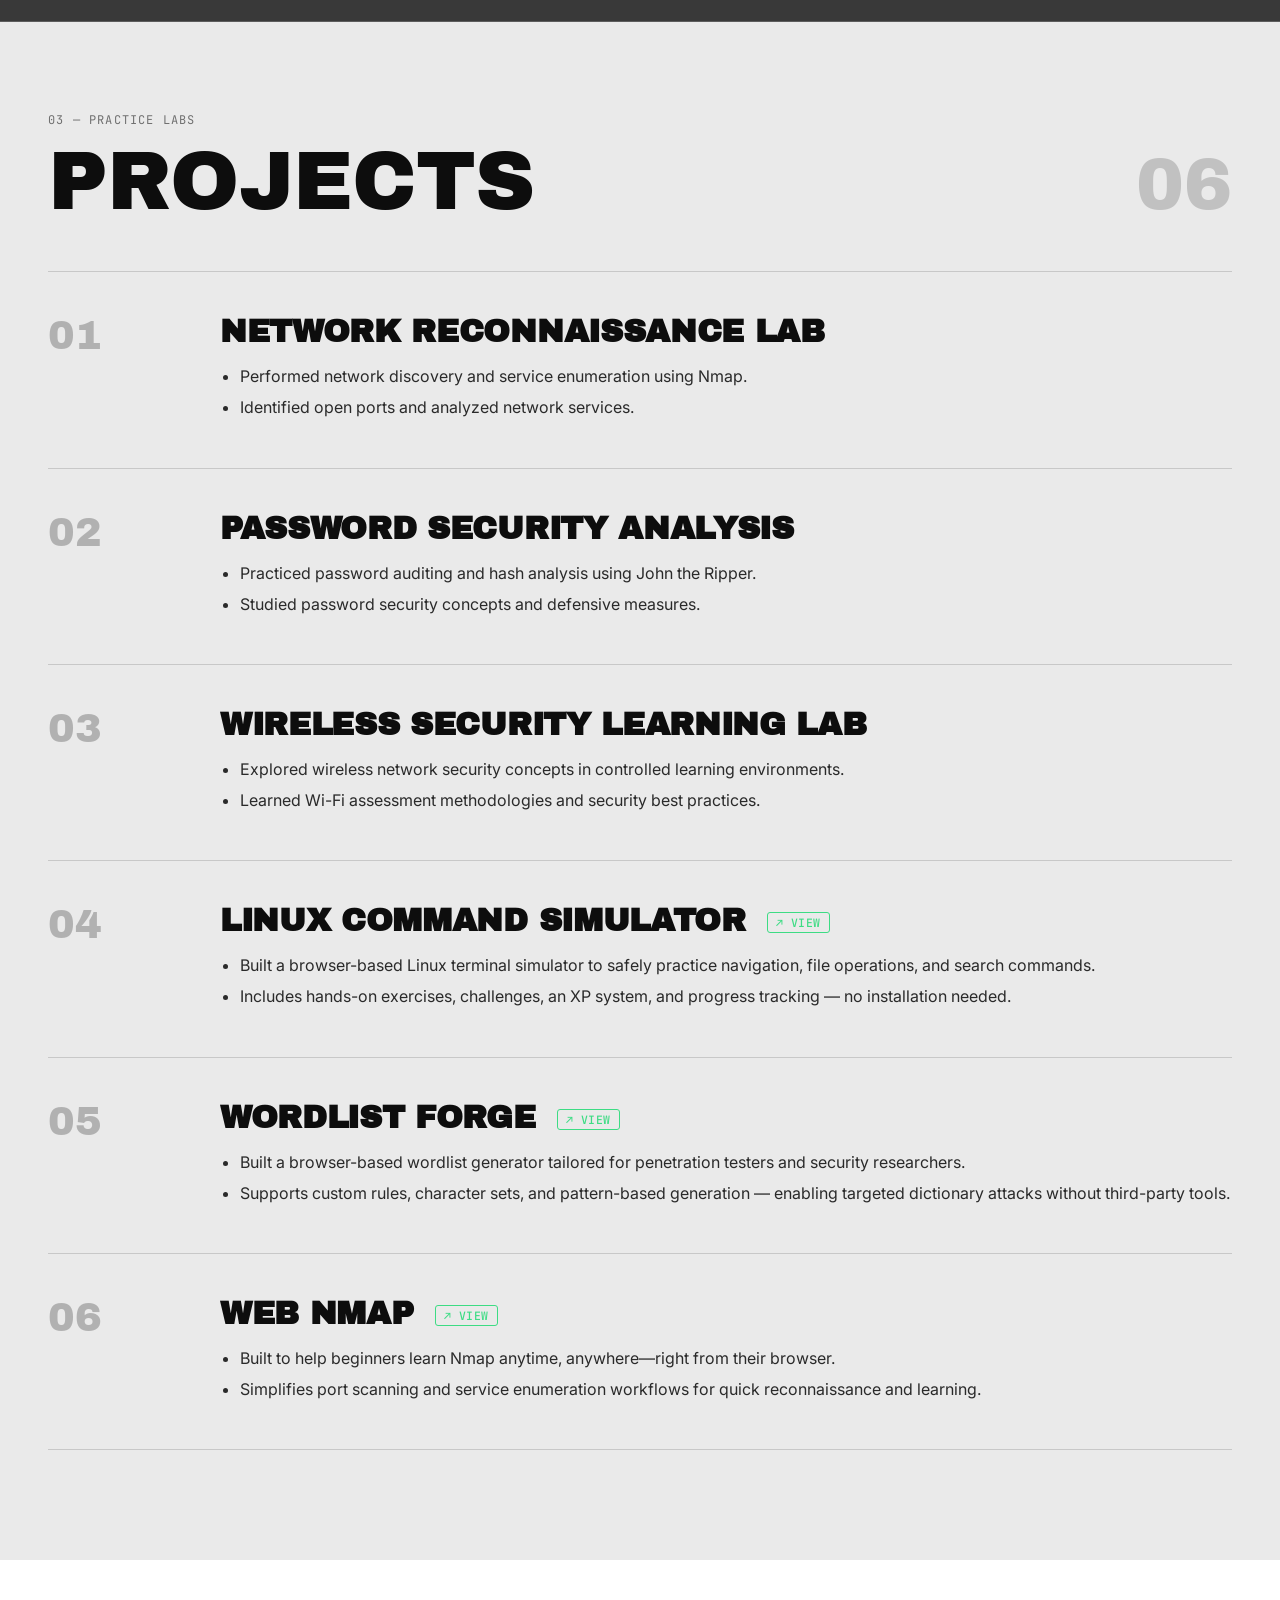
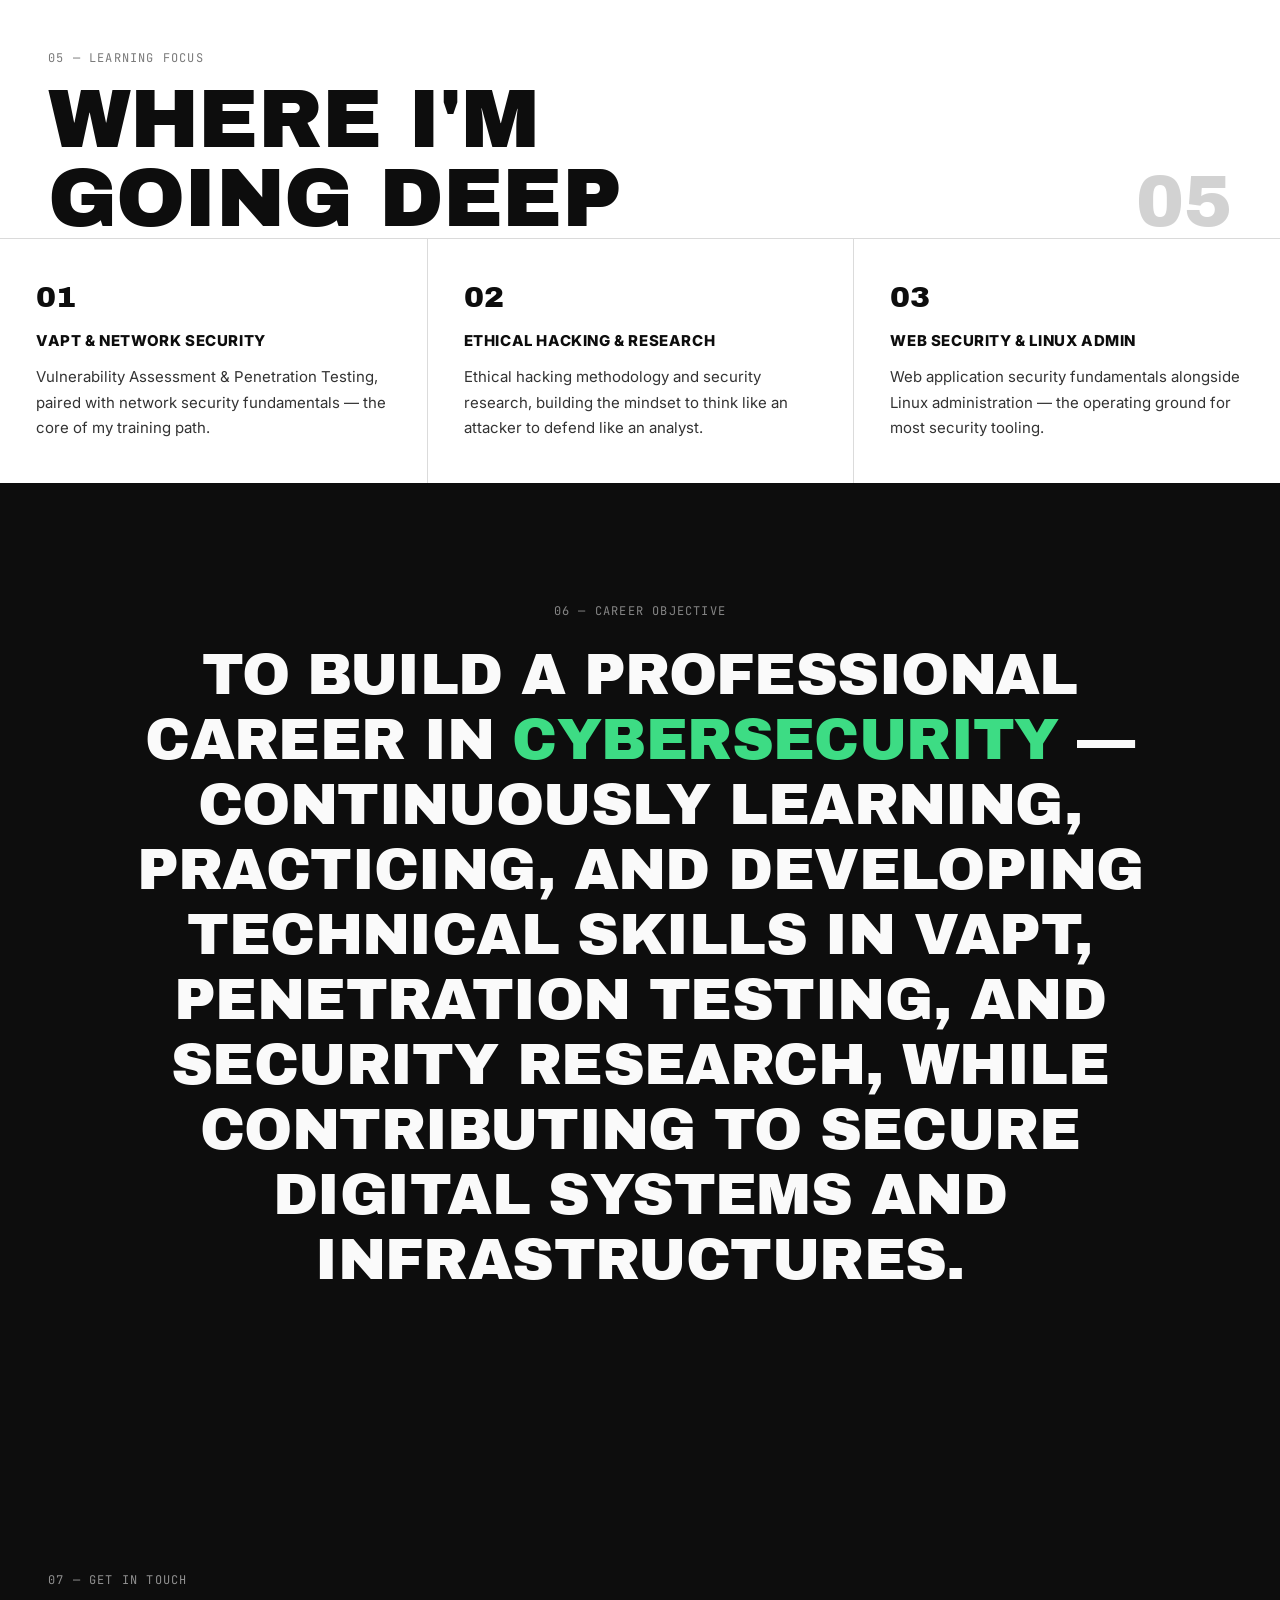
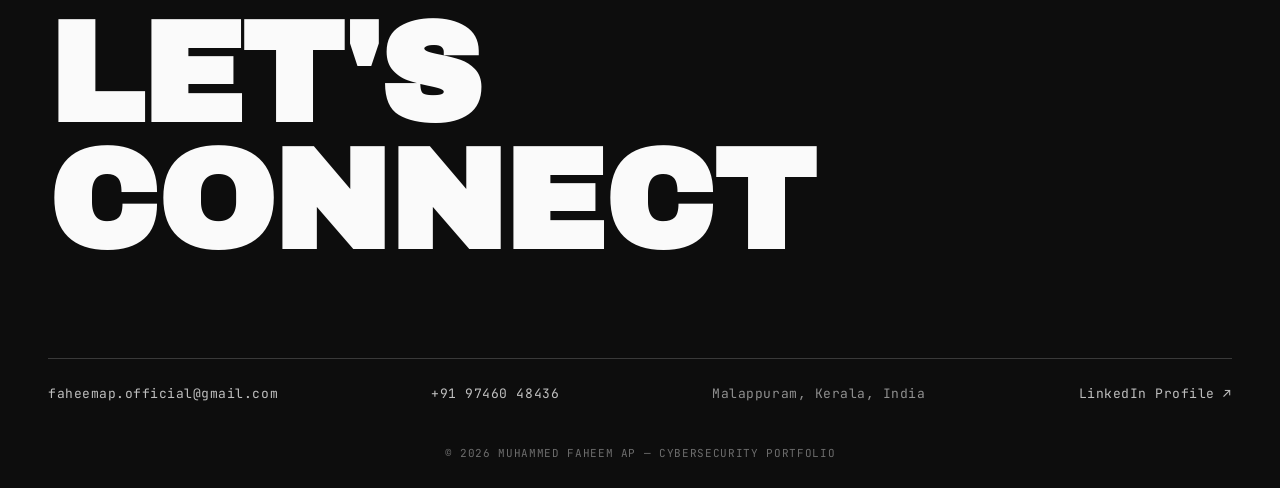
==== commit a62035ac: "Update index.html" ====
--- a/index.html
+++ b/index.html
@@ -299,10 +299,10 @@
 <section class="projects" id="projects">
   <div class="sec-head">
     <div>
-      <div class="sec-tag">04 — Practice Labs</div>
+      <div class="sec-tag">03 — Practice Labs</div>
       <div class="sec-title">Projects</div>
     </div>
-    <div class="sec-num">04</div>
+    <div class="sec-num">06</div>
   </div>
   <div class="project-list">
     <div class="project">
@@ -360,7 +360,7 @@
       <div>
         <h4>Web NMAP &nbsp;<a href="https://faheemapofficial.github.io/Web-NMAP/" target="_blank" rel="noopener noreferrer" style="font-family:var(--mono);font-size:0.72rem;font-weight:500;color:var(--accent);text-decoration:none;border:1px solid var(--accent);padding:2px 8px;border-radius:3px;vertical-align:middle;letter-spacing:0.04em;">↗ View</a></h4>
         <ul>
-          <li>Built a browser-based Nmap interface for running and visualizing network scans without a local install.</li>
+          <li>Built to help beginners learn Nmap anytime, anywhere—right from their browser.</li>
           <li>Simplifies port scanning and service enumeration workflows for quick reconnaissance and learning.</li>
         </ul>
       </div>
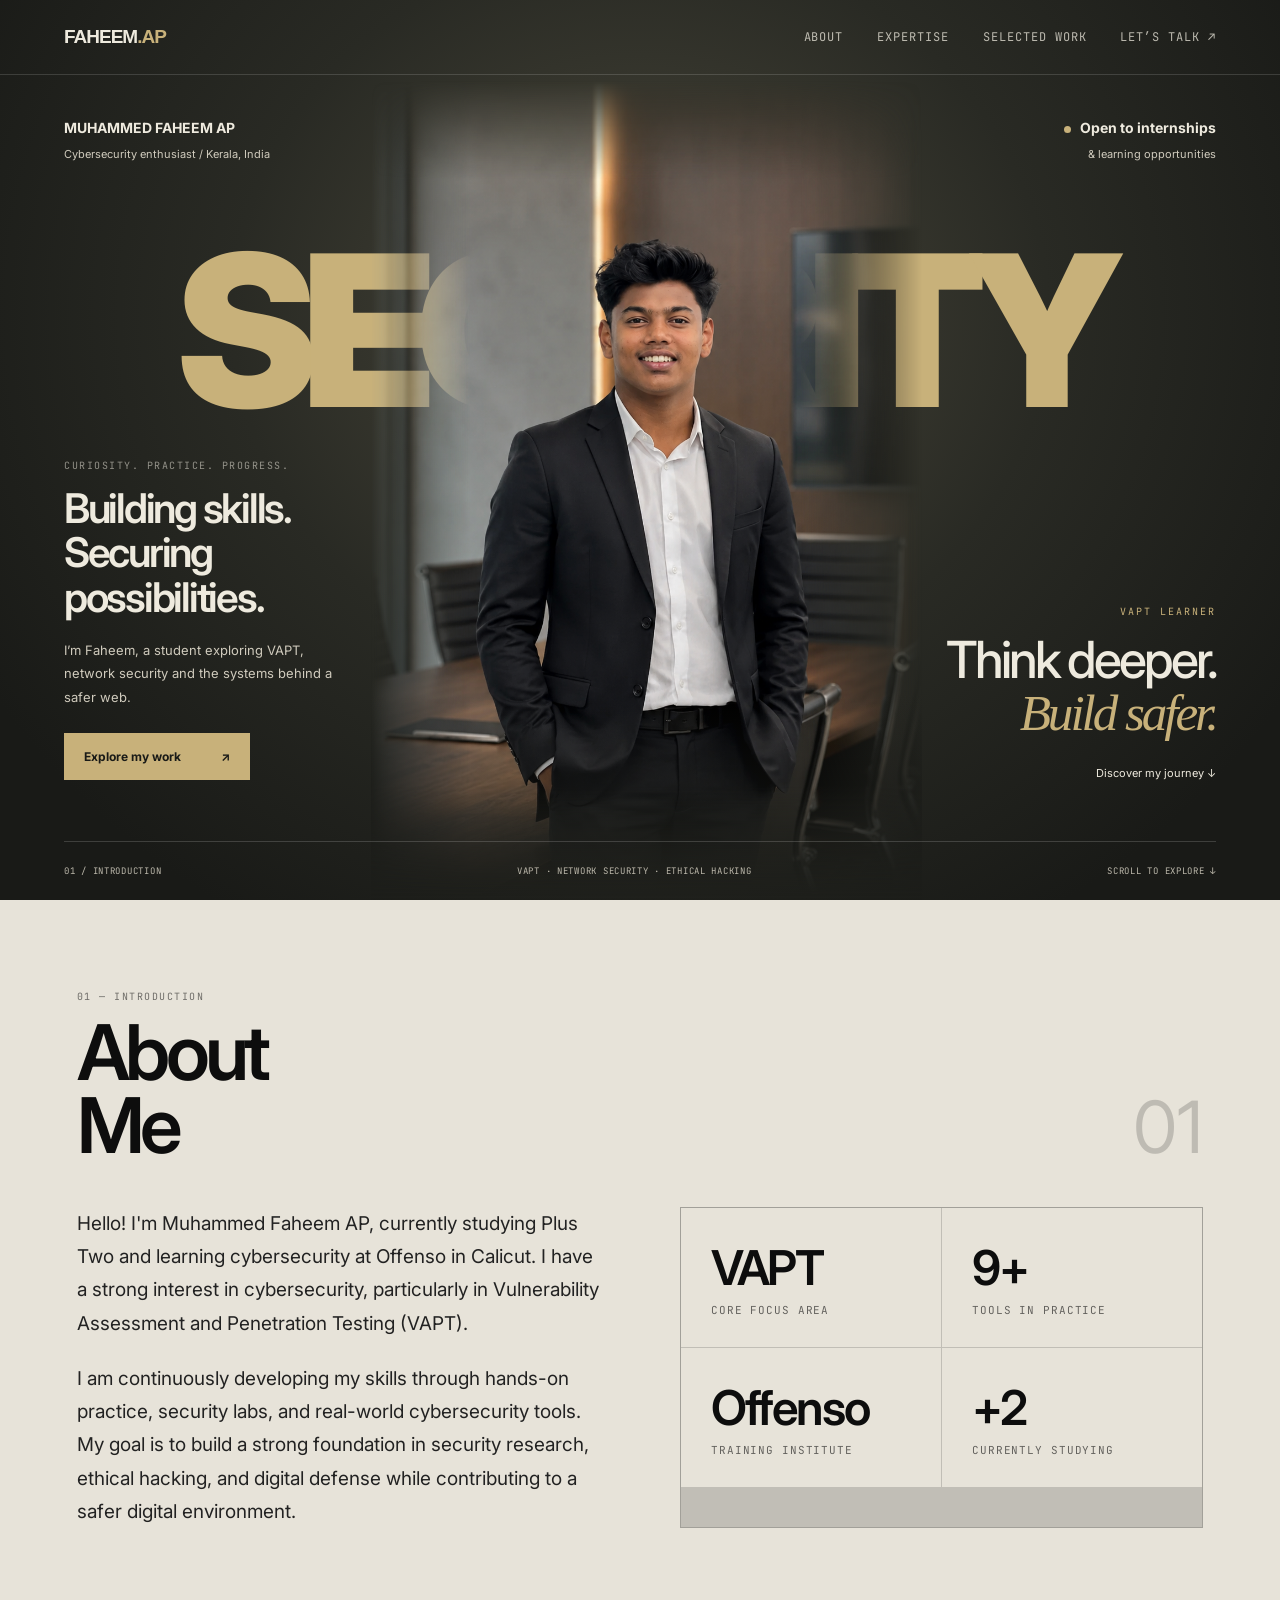
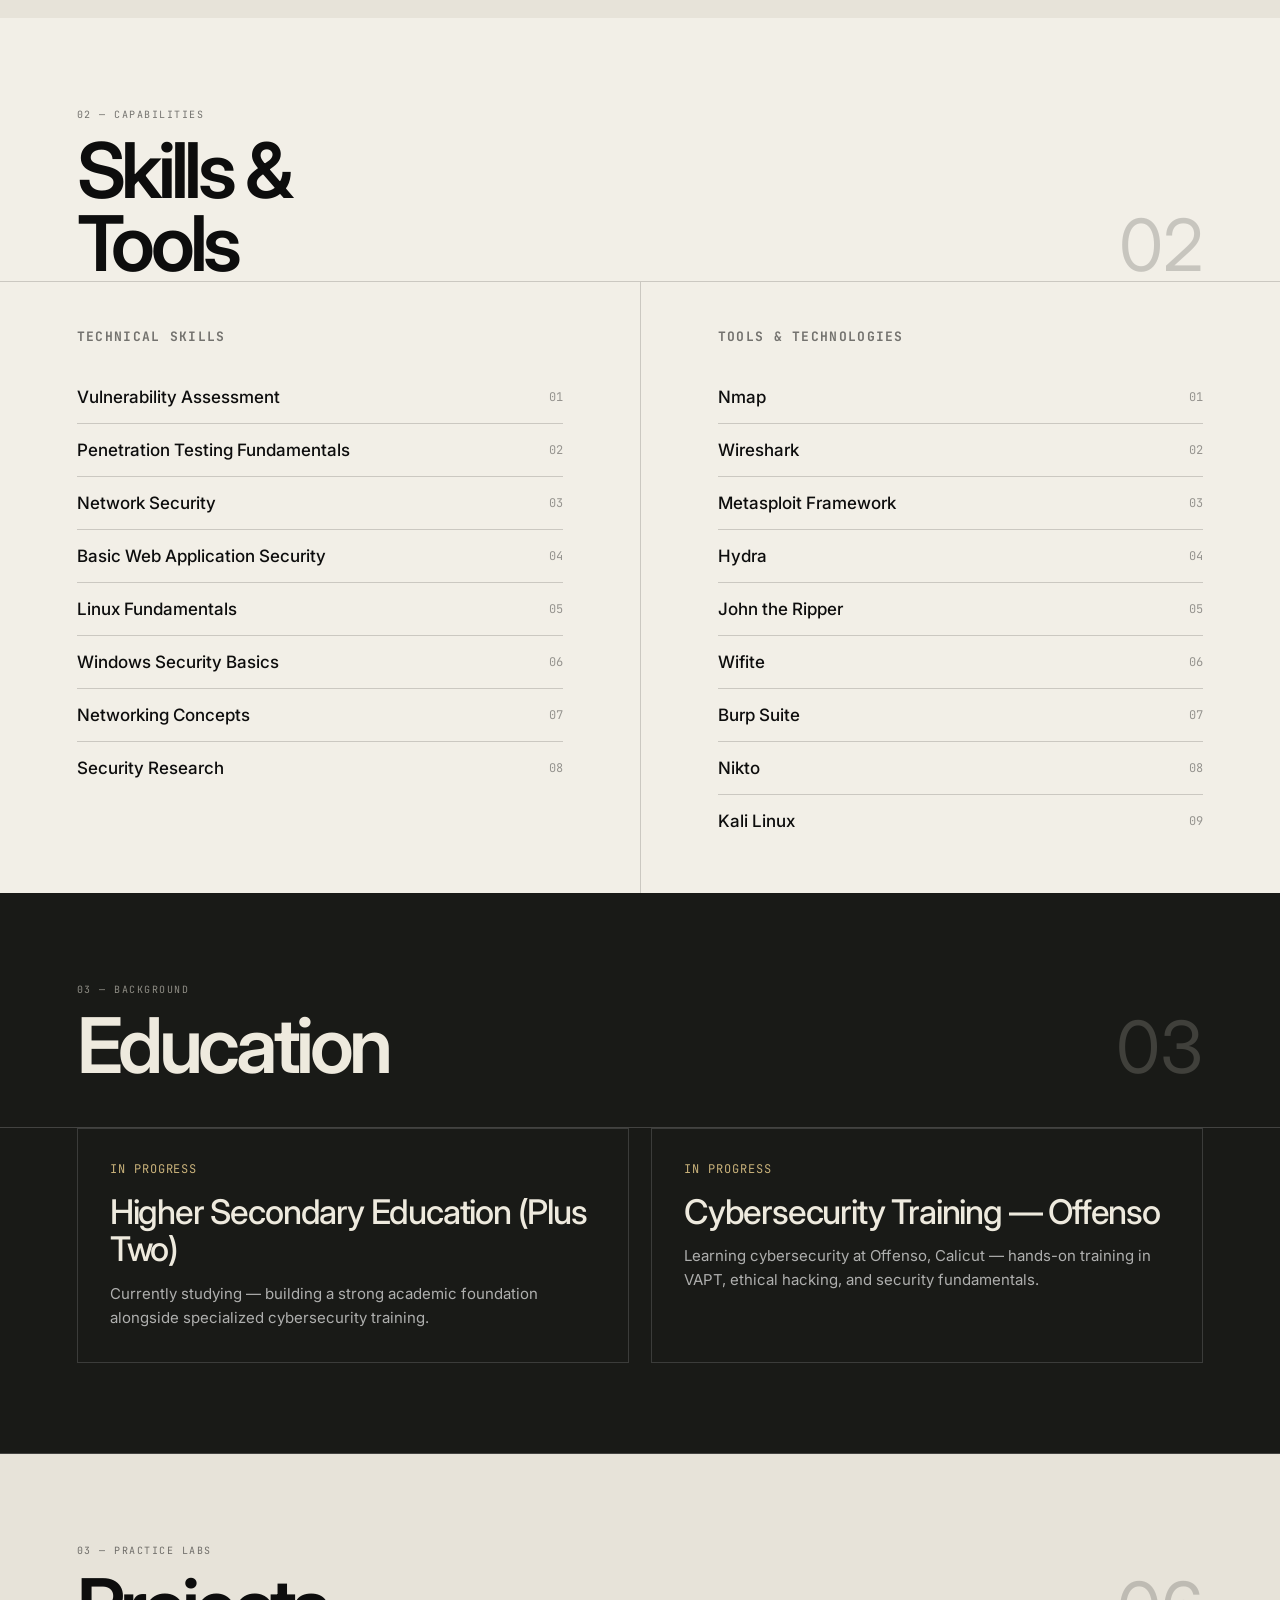
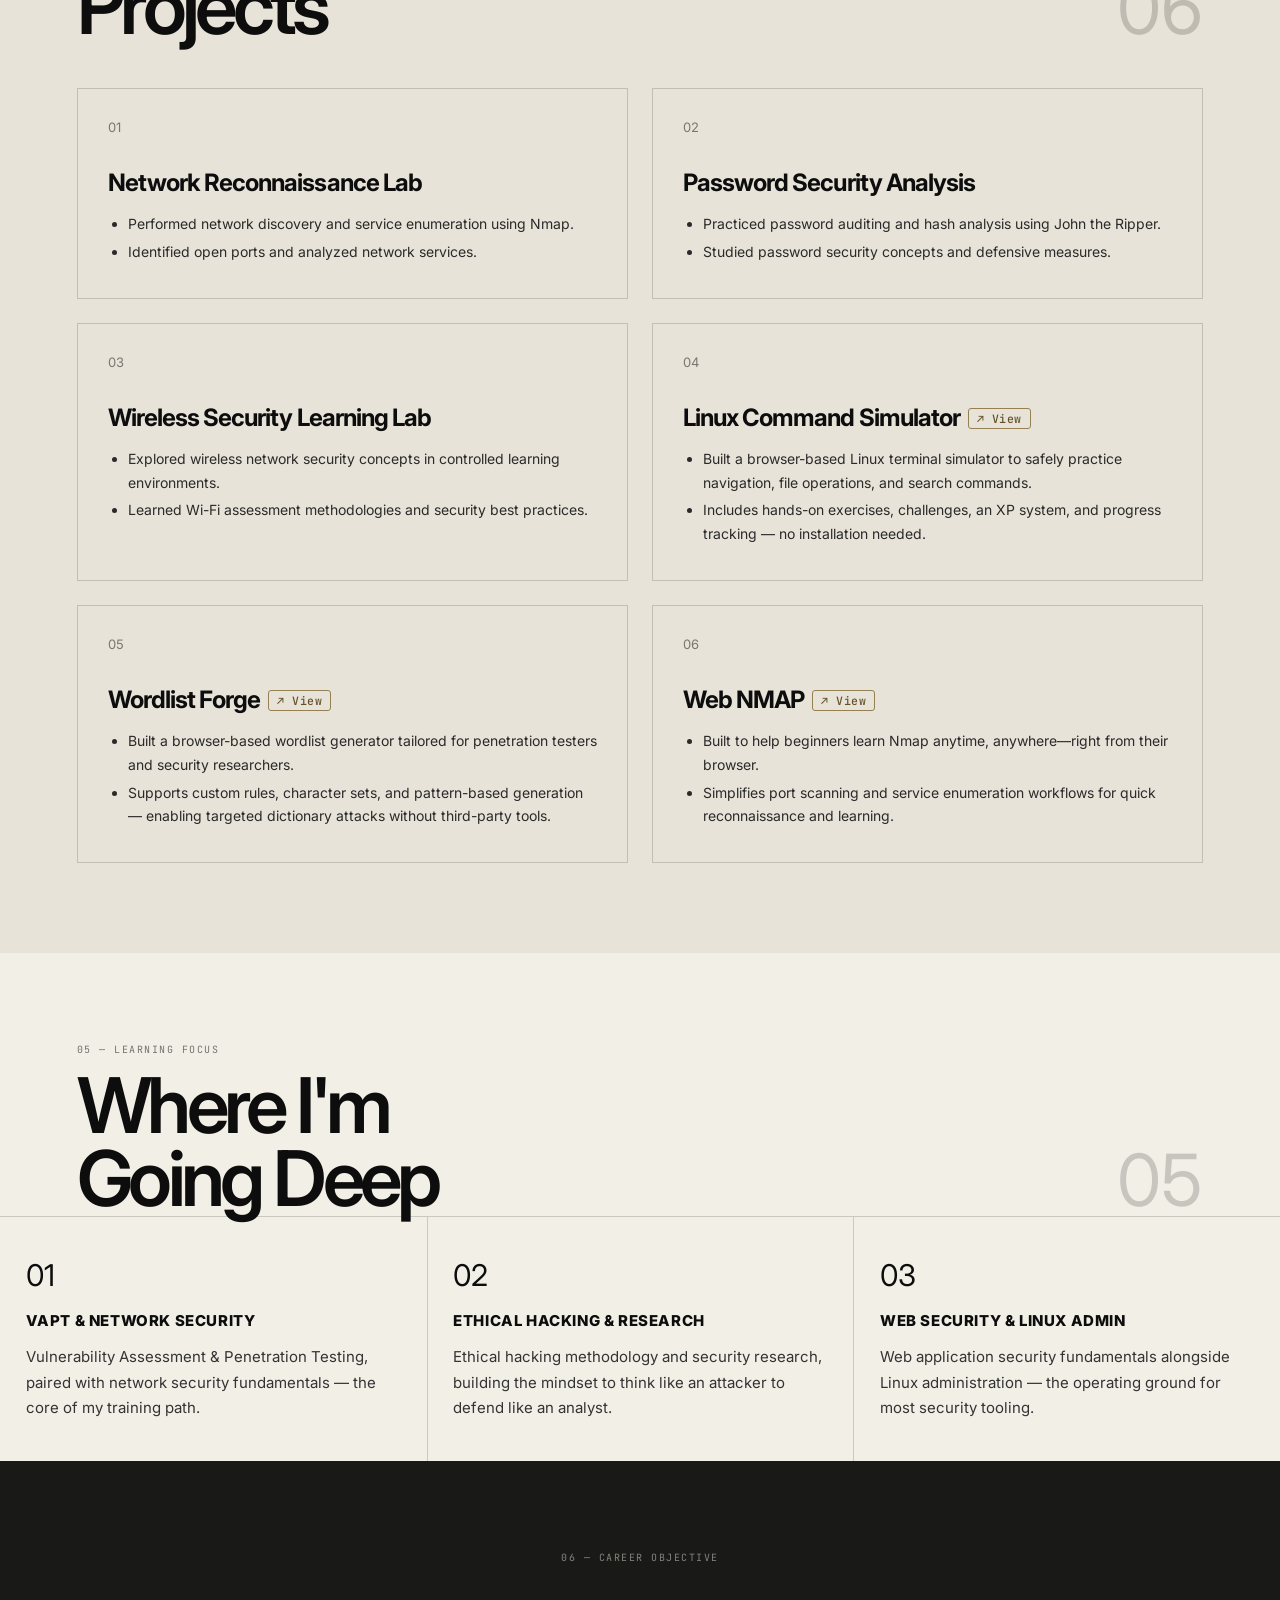
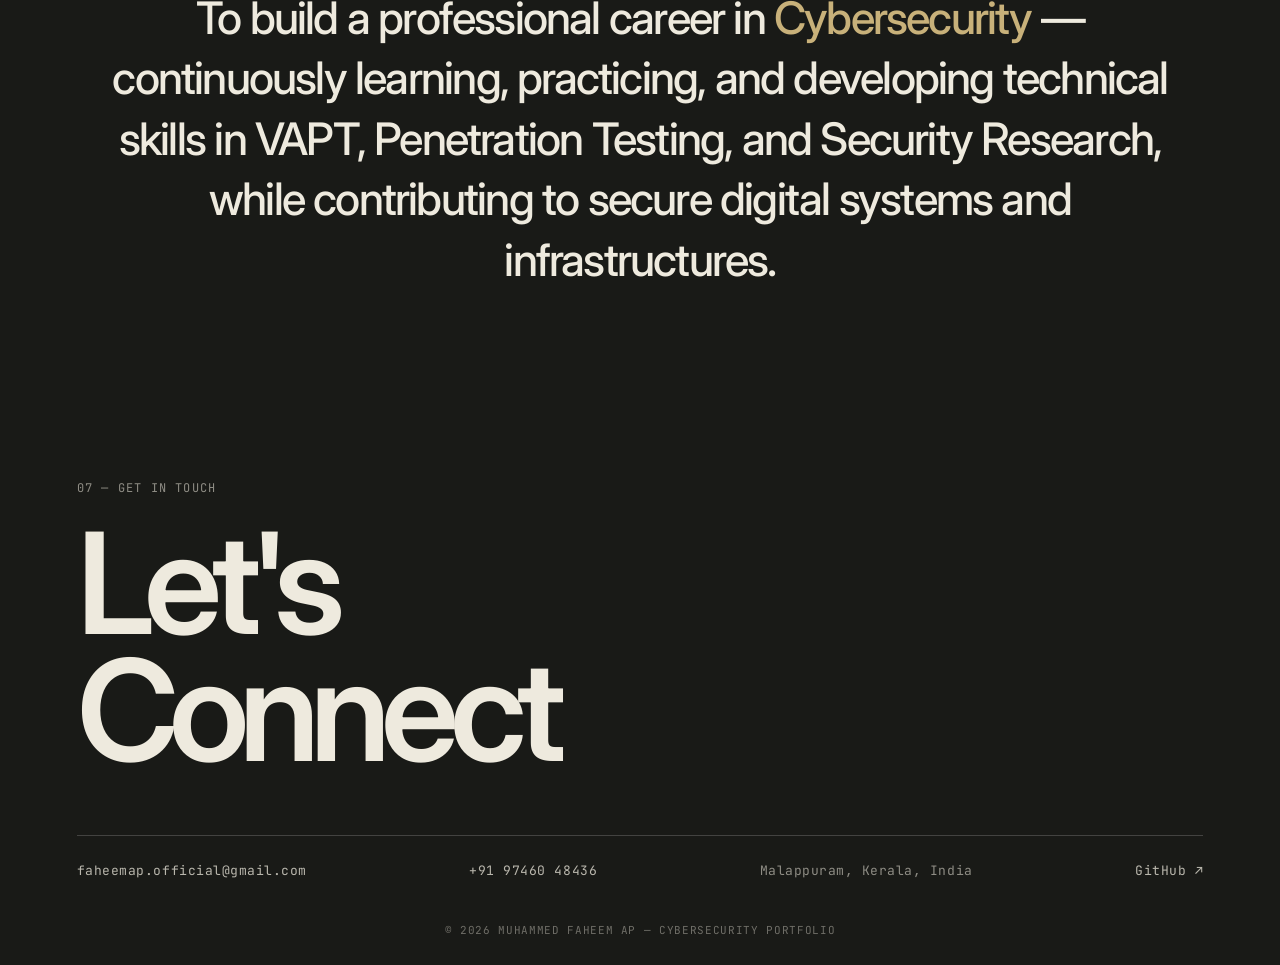
==== commit 17d855f8: "Update index.html" ====
--- a/index.html
+++ b/index.html
@@ -163,52 +163,22 @@
   .contact-bar a:hover{opacity:1;color:var(--accent);}
   .contact-foot{padding:18px 0 28px;font-family:var(--mono);font-size:11px;opacity:0.4;text-align:center;letter-spacing:0.06em;}
   @media (max-width:700px){.contact{padding:110px 22px 0;}.contact-bar{flex-direction:column;}}
+
+:root{--black:#191a17;--white:#eeeade;--paper:#f2efe7;--offwhite:#e7e3d9;--accent:#c8b17a;--display:'Inter',Arial,sans-serif;--line:rgba(25,26,23,.18)}
+body{background:var(--black)}a:focus-visible,button:focus-visible{outline:3px solid #c8b17a;outline-offset:6px}.skip{position:absolute;top:-100px;z-index:200;background:var(--accent);padding:14px}.skip:focus{top:10px}nav{position:absolute;mix-blend-mode:normal;padding:26px 5%;border-bottom:1px solid #ffffff24;color:var(--white)}nav .nav-name{font-family:Arial,sans-serif;font-size:19px;letter-spacing:-1px}nav .nav-name span{color:var(--accent)}nav .nav-links{gap:34px}.menu-toggle{display:none;background:none;border:1px solid #aaa;color:inherit;padding:9px 12px}.hero{min-height:850px;height:100svh;max-height:1100px;display:block;isolation:isolate;overflow:hidden;background:radial-gradient(ellipse at 50% 35%,#4a483b 0,#292a24 45%,#191a17 85%)}.hero-top{position:absolute;top:115px;left:5%;right:5%;display:flex;justify-content:space-between;font-size:14px;line-height:1.8;font-weight:700;z-index:3}.hero-top span{font-size:11px;font-weight:400;color:#d0cbbd}.availability{text-align:right}.availability .dot{margin-right:6px;background:var(--accent)}.hero-word{position:absolute;top:25%;left:50%;transform:translateX(-50%);font-size:clamp(90px,16.5vw,260px);font-weight:900;letter-spacing:-.085em;color:var(--accent);line-height:1;z-index:0}.hero-photo{position:absolute;left:29%;bottom:0;width:43%;height:91%;min-height:0;background:none;z-index:1;mask-image:linear-gradient(to bottom,transparent,black 12%,black 86%,transparent);}.hero-photo img{width:100%;height:100%;object-fit:cover;object-position:50% 19%;filter:none;mask-image:linear-gradient(to right,transparent,black 18%,black 78%,transparent);}.hero-photo:after{background:linear-gradient(to top,#191a17 0,transparent 25%)}.hero-photo:before{display:none}.hero-caption{position:absolute;left:5%;right:5%;bottom:120px;z-index:3;display:flex;justify-content:space-between;align-items:flex-end;gap:30px}.hero-intro{max-width:340px}.hero h1{font-size:clamp(30px,3.2vw,49px);line-height:1.08;letter-spacing:-.055em;text-transform:none;font-weight:600}.hero-intro p{font-size:13px;color:#d0cbbd;line-height:1.8;margin:20px 0 24px;max-width:285px}.button{display:inline-flex;align-items:center;justify-content:space-between;gap:40px;background:var(--accent);color:#191a17;padding:16px 20px;font-size:12px;font-weight:700;transition:background .2s,transform .2s}.button:hover{background:#e1cd9e;transform:translateY(-3px)}.hero-role{text-align:right}.hero-role p{font-family:var(--mono);font-size:10px;letter-spacing:.2em;color:var(--accent);margin-bottom:15px}.hero-role h2{font-size:clamp(32px,4vw,58px);line-height:1.02;letter-spacing:-.06em;font-weight:500}.hero-role em{font-family:Georgia,serif;font-weight:400;color:var(--accent)}.hero-role a{display:block;margin-top:27px;font-size:11px}.hero-bottom{position:absolute;bottom:0;left:5%;right:5%;display:flex;justify-content:space-between;gap:18px;border-top:1px solid #ffffff29;padding:23px 0;font-family:var(--mono);font-size:9px;color:#bdb9ac;z-index:4;letter-spacing:.08em}.sec-title{font-size:clamp(40px,6vw,84px);font-weight:600;letter-spacing:-.06em;text-transform:none}.sec-head{padding:90px 6% 44px}.about-body{padding:0 6% 90px;gap:80px}.about-body p{text-align:left}.stat{padding:30px}.stat .num{font-weight:600;letter-spacing:-.05em}.skills-col{padding:46px 12%}.pill-list li{font-size:17px;font-weight:500}.edu-grid{padding:0 6% 90px;background:transparent;gap:22px}.edu-card{border:1px solid #ffffff26;padding:32px}.edu-card h4{text-transform:none;font-weight:500;letter-spacing:-.035em}.project-list{padding:0 6% 90px;display:grid;grid-template-columns:1fr 1fr;gap:24px}.project{position:relative;display:block;padding:30px;border:1px solid var(--line);transition:transform .2s,background .2s}.project:hover{transform:translateY(-4px);background:#f4f0e6}.project .pnum{font-size:13px;opacity:.5;margin-bottom:32px}.project h4{font-size:24px;text-transform:none;letter-spacing:-.04em;line-height:1.3}.project li{font-size:14px}.project h4 a{color:#655027!important;border-color:#968052!important}.focus-card{padding:40px 6%}.objective{padding:90px 6%}.objective blockquote{font-size:clamp(26px,3.5vw,46px);font-weight:500;text-transform:none;letter-spacing:-.04em;line-height:1.35}.contact{padding:100px 6% 0}.contact h2{font-weight:600;letter-spacing:-.07em;text-transform:none}.contact-bar{margin-top:60px}.sec-tag{font-size:10px;letter-spacing:.15em}
+@media(min-width:1700px){.hero-photo{width:37%;left:32%}}
+@media(max-width:900px){.hero{height:auto;min-height:1050px;max-height:none}.hero-top{top:100px}.hero-word{top:210px;font-size:17vw}.hero-photo{top:170px;bottom:auto;left:18%;width:64%;height:640px;order:initial}.hero-caption{bottom:90px;align-items:flex-end}.hero-intro{max-width:310px}.hero-role h2{font-size:35px}.hero-bottom span:nth-child(2){display:none}.about-body,.edu-grid{grid-template-columns:1fr}.skills-col{padding:35px 6%}}
+@media(max-width:600px){nav{padding:22px 6%}.menu-toggle{display:block}nav .nav-links{display:none;position:absolute;top:70px;left:0;right:0;padding:25px 6%;background:#24251f;flex-direction:column;gap:24px;border-bottom:1px solid #ffffff30}nav .nav-links.open{display:flex}.hero{min-height:1080px}.hero-top{left:6%;right:6%;font-size:12px}.hero-top span{font-size:9px}.hero-photo{top:190px;height:560px;left:3%;width:94%}.hero-word{top:200px;font-size:17vw}.hero-caption{left:6%;right:6%;bottom:90px;display:block}.hero-intro{max-width:100%;padding-top:35px;background:linear-gradient(transparent,#191a17 20%)}.hero h1{font-size:37px}.hero-intro p{max-width:340px}.hero-role{display:none}.hero-bottom{left:6%;right:6%;font-size:8px}.sec-head{padding:65px 6% 34px}.about-body{padding:0 6% 65px;gap:30px}.about-stats{grid-template-columns:1fr 1fr}.stat{padding:22px 15px}.stat .num{font-size:30px}.project-list{grid-template-columns:1fr;padding:0 6% 65px}.project{padding:25px}.contact{padding:70px 6% 0}.contact-bar{font-size:11px}.edu-grid{padding:0 6% 65px}.sec-num{display:none}}
+@media(prefers-reduced-motion:reduce){html{scroll-behavior:auto}*,*:before,*:after{animation:none!important;transition:none!important}}
 </style>
 </head>
 <body>
 
-<nav>
-  <span class="nav-name">FAHEEM // AP</span>
-  <div class="nav-links">
-    <a href="#about">About</a>
-    <a href="#skills">Skills</a>
-    <a href="#education">Education</a>
-    <a href="#projects">Projects</a>
-    <a href="#focus">Focus</a>
-    <a href="#contact">Contact</a>
-  </div>
-</nav>
-
-<!-- HERO -->
-<section class="hero">
-  <div class="hero-text">
-    <div class="hero-eyebrow"><span class="dot"></span>Available for VAPT internships &amp; learning opportunities</div>
-    <h1>Muhammed<span class="last">Faheem&nbsp;AP</span></h1>
-    <p class="hero-sub">
-      <strong>Cybersecurity Enthusiast</strong> &middot; VAPT Learner &middot; Network Security &amp; Ethical Hacking.
-      Plus Two student in Malappuram, Kerala, training at <strong>Offenso, Calicut</strong>, building a career
-      in vulnerability assessment and penetration testing.
-    </p>
-    <div class="hero-terminal">
-      <div><span class="prompt">faheem@kali</span>:~$ whoami</div>
-      <div>muhammed_faheem_ap — security_researcher_in_training</div>
-      <div><span class="prompt">faheem@kali</span>:~$ cat focus.txt</div>
-      <div>VAPT · Network Security · Ethical Hacking<span class="cursor"></span></div>
-    </div>
-    <div class="hero-meta">
-      <span>MALAPPURAM, KERALA, INDIA</span>
-      <div class="scroll-cue">
-        SCROLL
-        <svg width="14" height="14" viewBox="0 0 24 24" fill="none" stroke="currentColor" stroke-width="2"><path d="M12 5v14M5 12l7 7 7-7"/></svg>
-      </div>
-    </div>
-  </div>
-  <div class="hero-photo">
-    <img src="[data-uri]" alt="Muhammed Faheem AP">
-    <div class="hero-photo-tag">— Muhammed Faheem AP</div>
-  </div>
-</section>
-
+<a class="skip" href="#about">Skip to content</a>
+<nav><a class="nav-name" href="#home">FAHEEM<span>.AP</span></a><button class="menu-toggle" aria-expanded="false" aria-controls="menu">Menu +</button><div class="nav-links" id="menu"><a href="#about">About</a><a href="#skills">Expertise</a><a href="#projects">Selected work</a><a href="#contact">Let’s talk ↗</a></div></nav>
+<main><section class="hero" id="home"><div class="hero-top"><p>MUHAMMED FAHEEM AP<br><span>Cybersecurity enthusiast / Kerala, India</span></p><p class="availability"><span class="dot"></span> Open to internships<br><span>& learning opportunities</span></p></div>
+<div class="hero-word" aria-hidden="true">SECURITY</div><div class="hero-photo"><img src="[data-uri]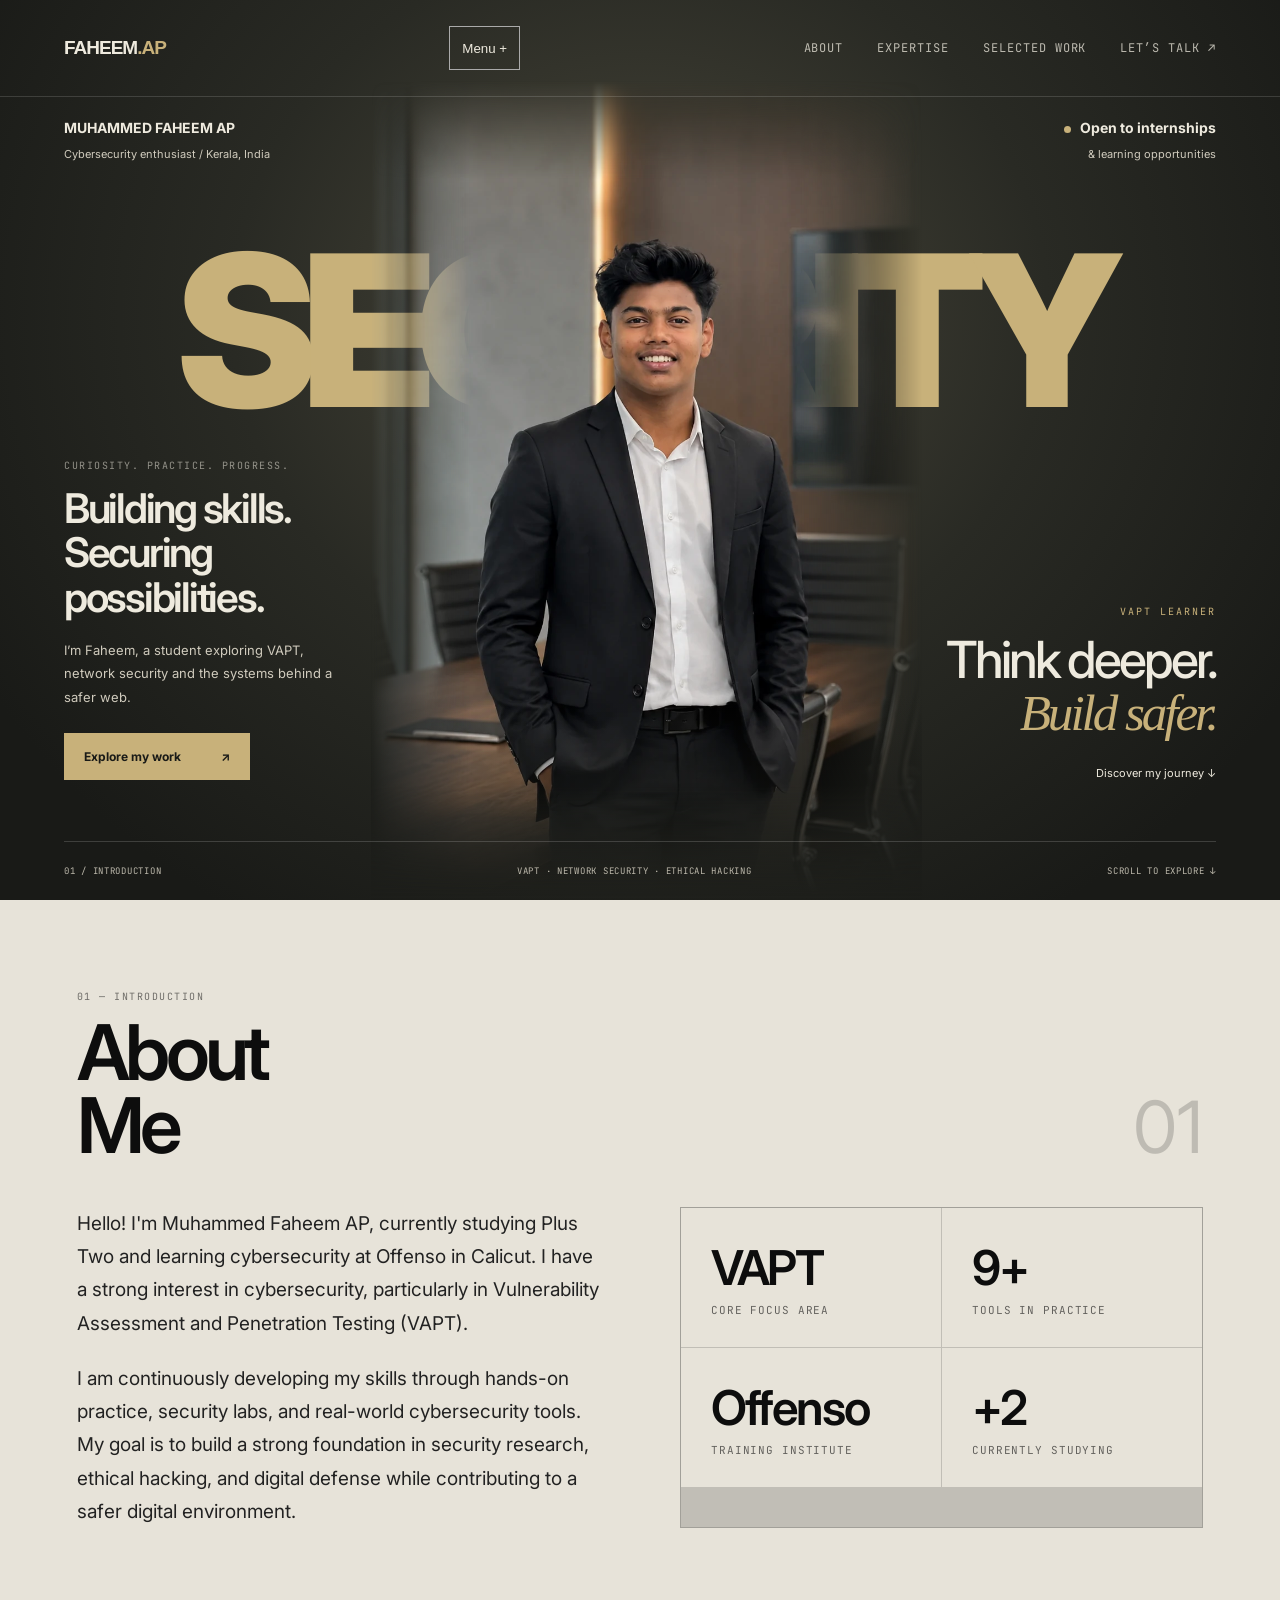
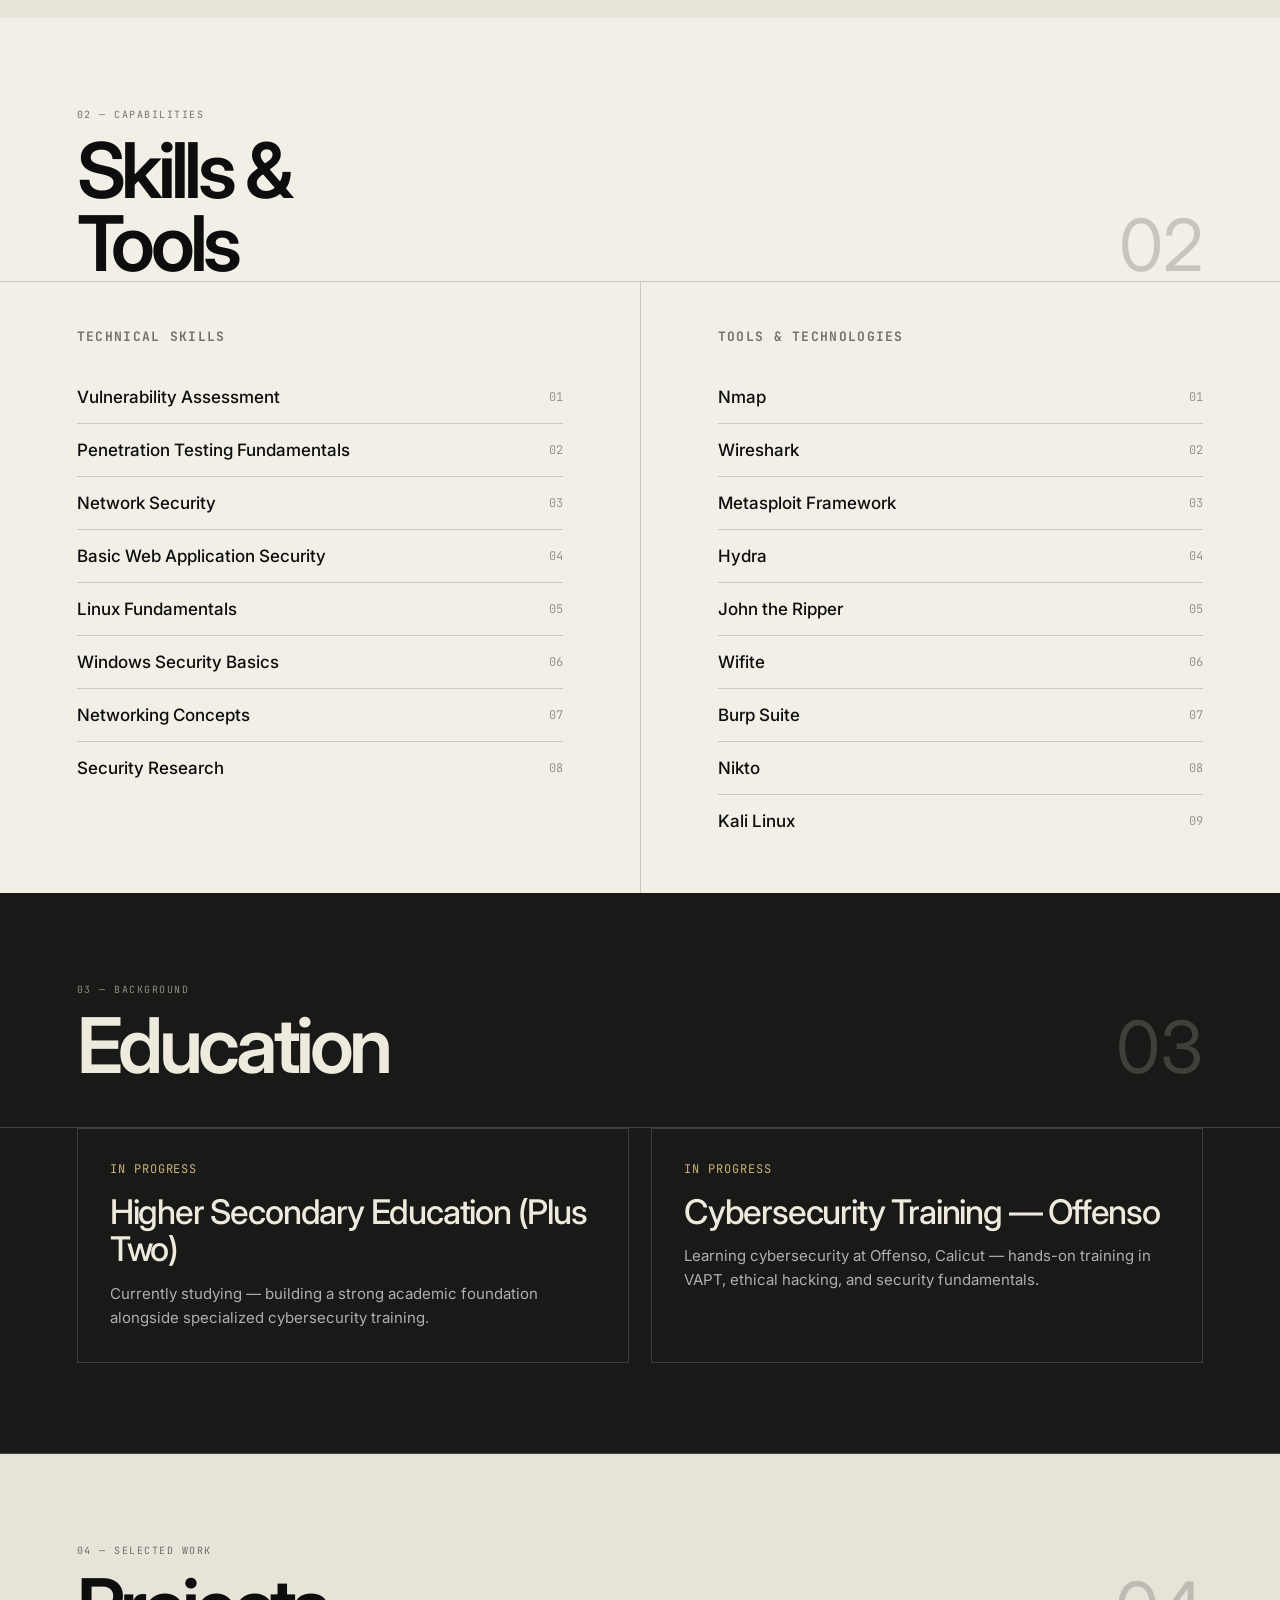
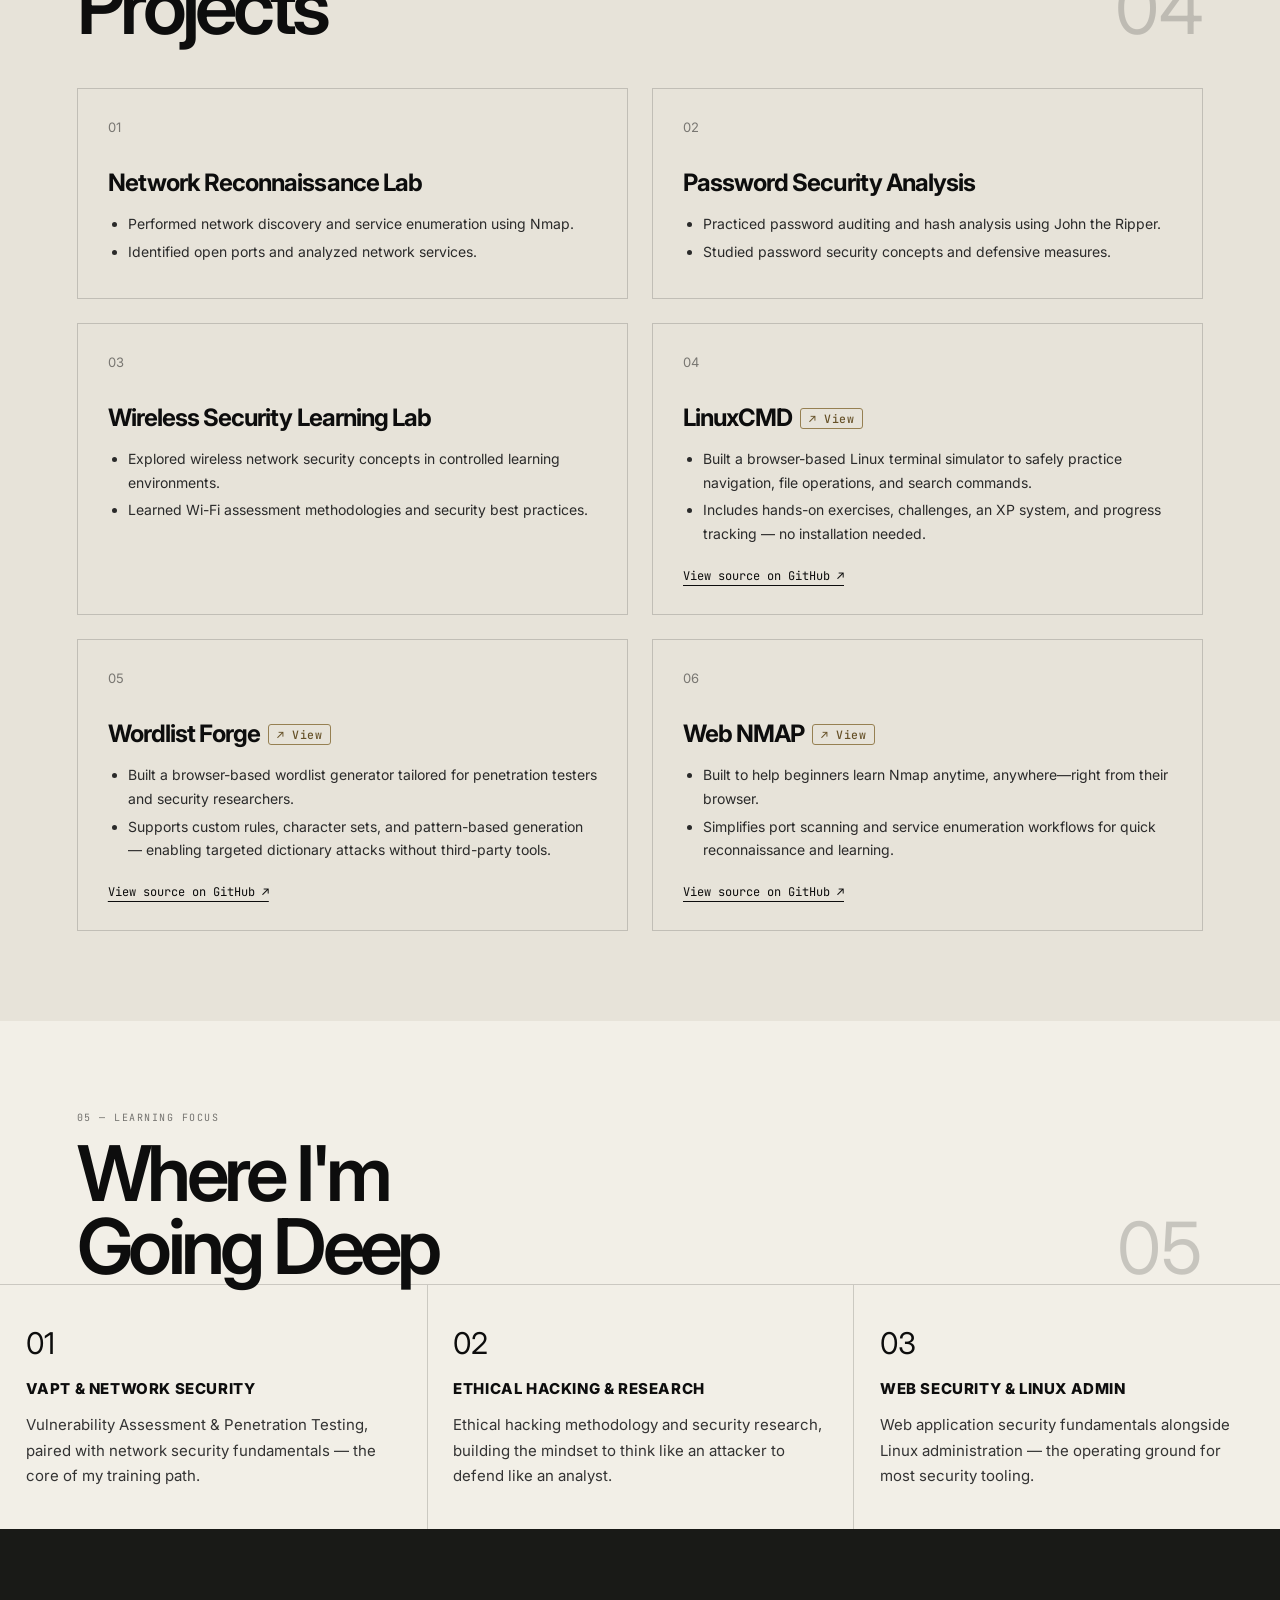
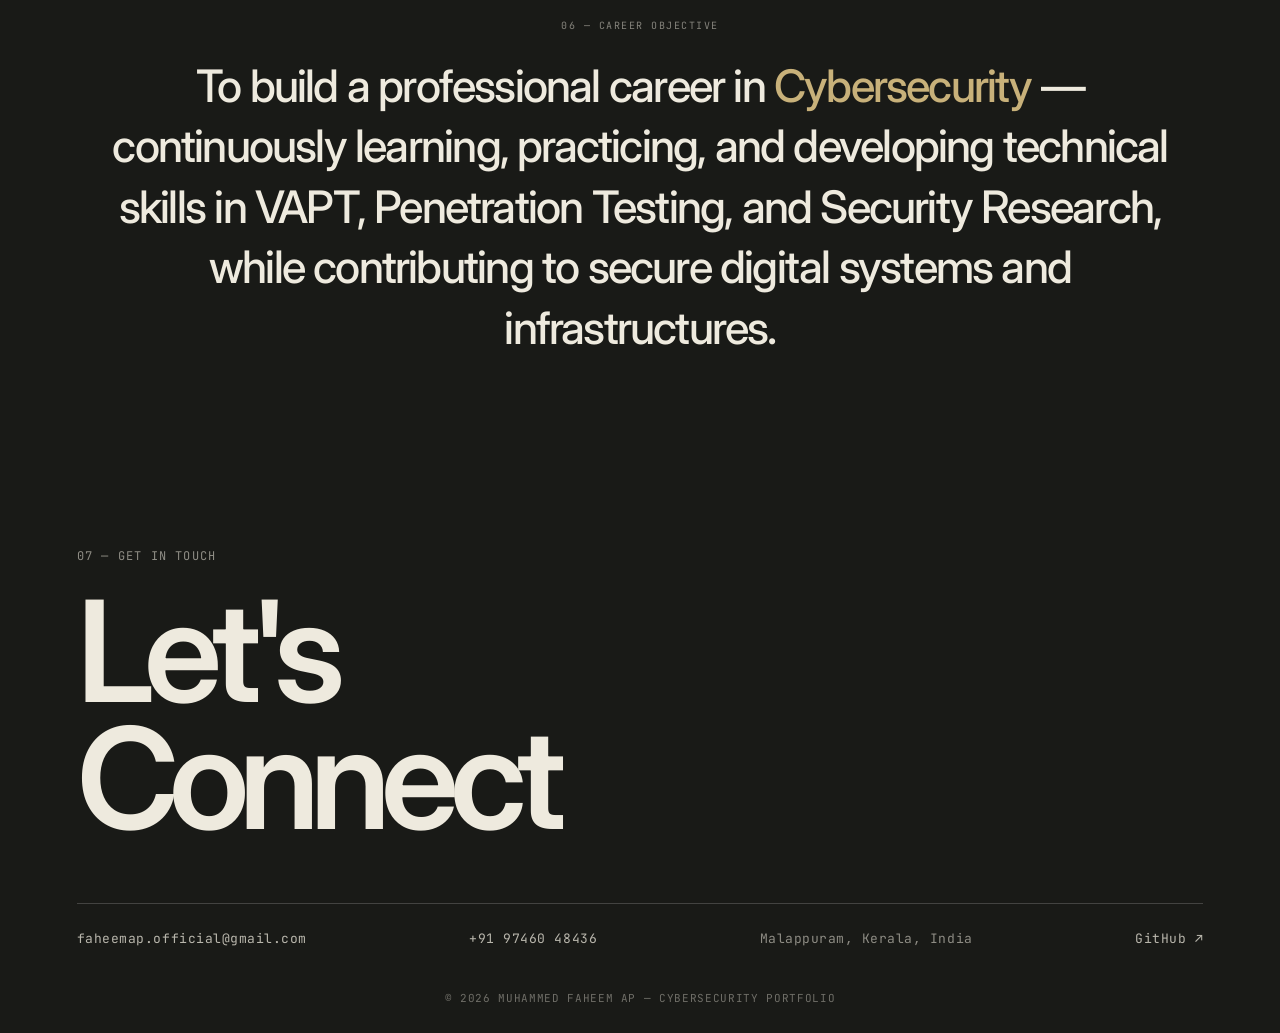
==== commit 70854200: "Optimize portfolio performance, metadata, navigation and Pages documentation" ====
--- a/index.html
+++ b/index.html
@@ -4,187 +4,35 @@
 <meta charset="UTF-8">
 <meta name="viewport" content="width=device-width, initial-scale=1.0">
 <title>Muhammed Faheem AP — Cybersecurity Portfolio</title>
+<meta name="description" content="Muhammed Faheem AP — cybersecurity student in Kerala, exploring VAPT, network security and web security through practical projects.">
+<meta name="theme-color" content="#191a17">
+<link rel="canonical" href="https://faheemapofficial.github.io/portfolio/">
+<link rel="icon" href="./assets/favicon.svg" type="image/svg+xml">
+<meta property="og:type" content="website">
+<meta property="og:title" content="Muhammed Faheem AP — Cybersecurity Portfolio">
+<meta property="og:description" content="Explore my cybersecurity journey, practical projects, and work in VAPT, Linux and network security.">
+<meta property="og:url" content="https://faheemapofficial.github.io/portfolio/">
+<meta property="og:image" content="https://faheemapofficial.github.io/portfolio/assets/portrait.webp">
+<meta property="og:image:alt" content="Portrait of Muhammed Faheem AP">
+<meta name="twitter:card" content="summary_large_image">
 <link rel="preconnect" href="https://fonts.googleapis.com">
 <link rel="preconnect" href="https://fonts.gstatic.com" crossorigin>
 <link href="https://fonts.googleapis.com/css2?family=Archivo+Black&family=Inter:wght@400;500;600;700;800&family=JetBrains+Mono:wght@400;500;700&display=swap" rel="stylesheet">
-<style>
-  :root{
-    --black:#0d0d0d;
-    --offwhite:#eaeaea;
-    --white:#fafafa;
-    --paper:#ffffff;
-    --line: rgba(13,13,13,0.15);
-    --line-dark: rgba(255,255,255,0.18);
-    --accent:#3ddc84;
-    --ink:#0d0d0d;
-    --display: 'Archivo Black', 'Inter', sans-serif;
-    --body: 'Inter', sans-serif;
-    --mono: 'JetBrains Mono', monospace;
-  }
-  *{margin:0;padding:0;box-sizing:border-box;}
-  html{scroll-behavior:smooth;}
-  body{background:var(--white);color:var(--ink);font-family:var(--body);overflow-x:hidden;}
-  ::selection{background:var(--accent);color:#0d0d0d;}
-  a{color:inherit;text-decoration:none;}
-  .rule{border:none;border-top:1px solid var(--line);}
-  .rule-dark{border:none;border-top:1px solid var(--line-dark);}
-
-  nav{
-    position:fixed;top:0;left:0;right:0;z-index:100;
-    display:flex;align-items:center;justify-content:space-between;
-    padding:22px 48px;
-    font-family:var(--mono);font-size:12px;letter-spacing:0.08em;text-transform:uppercase;
-    color:var(--white);mix-blend-mode:difference;
-  }
-  nav .nav-name{font-weight:700;letter-spacing:0.12em;}
-  nav .nav-links{display:flex;gap:28px;}
-  nav .nav-links a{opacity:0.75;transition:opacity .2s ease;}
-  nav .nav-links a:hover{opacity:1;}
-  @media (max-width:700px){nav{padding:18px 20px;}nav .nav-links{display:none;}}
-
-  section{position:relative;}
-
-  .hero{
-    min-height:100vh;background:var(--black);color:var(--white);
-    display:grid;grid-template-columns:1.15fr 0.85fr;align-items:stretch;padding:0;position:relative;
-  }
-  .hero-text{display:flex;flex-direction:column;justify-content:center;padding:140px 48px 80px 48px;}
-  .hero-photo{position:relative;overflow:hidden;background:#000;min-height:100%;}
-  .hero-photo img{
-    width:100%;height:100%;object-fit:cover;object-position:top center;display:block;
-    filter:grayscale(1) contrast(1.08) brightness(0.95);
-    -webkit-mask-image:linear-gradient(to right, transparent 0px, black 90px);
-            mask-image:linear-gradient(to right, transparent 0px, black 90px);
-  }
-  .hero-photo::after{
-    content:"";position:absolute;inset:0;
-    background:linear-gradient(to top, rgba(13,13,13,0.85) 0%, rgba(13,13,13,0) 38%);pointer-events:none;
-  }
-  .hero-photo::before{
-    content:"";position:absolute;inset:0;
-    background:linear-gradient(180deg, rgba(13,13,13,0.25), rgba(13,13,13,0) 30%);pointer-events:none;z-index:1;
-  }
-  .hero-photo-tag{
-    position:absolute;left:24px;bottom:24px;z-index:2;
-    font-family:var(--mono);font-size:11px;letter-spacing:0.1em;text-transform:uppercase;
-    color:rgba(255,255,255,0.65);display:flex;align-items:center;gap:8px;
-  }
-  @media (max-width:900px){
-    .hero{grid-template-columns:1fr;}
-    .hero-photo{min-height:60vh;order:-1;}
-    .hero-photo img{object-position:top center;-webkit-mask-image:linear-gradient(to bottom, transparent 0px, black 70px);mask-image:linear-gradient(to bottom, transparent 0px, black 70px);}
-    .hero-photo::after{background:linear-gradient(to top, var(--black) 0%, rgba(13,13,13,0) 25%);}
-    .hero-text{padding:60px 22px 70px;}
-  }
-  .hero-eyebrow{font-family:var(--mono);font-size:13px;letter-spacing:0.12em;text-transform:uppercase;color:var(--accent);display:flex;align-items:center;gap:10px;margin-bottom:28px;}
-  .dot{width:7px;height:7px;border-radius:50%;background:var(--accent);display:inline-block;animation:pulse 1.8s infinite;}
-  @keyframes pulse{0%,100%{opacity:1;}50%{opacity:.25;}}
-  .hero h1{font-family:var(--display);text-transform:uppercase;line-height:0.92;font-size:clamp(48px, 9.5vw, 142px);letter-spacing:-0.01em;}
-  .hero h1 .last{display:block;}
-  .hero-sub{margin-top:36px;max-width:680px;font-size:clamp(16px,2vw,20px);color:rgba(255,255,255,0.72);line-height:1.6;}
-  .hero-sub strong{color:var(--white);font-weight:600;}
-  .hero-terminal{margin-top:48px;font-family:var(--mono);font-size:14px;color:#b9ffd8;background:rgba(255,255,255,0.04);border:1px solid var(--line-dark);padding:18px 22px;max-width:560px;line-height:1.7;}
-  .hero-terminal .prompt{color:var(--accent);}
-  .cursor{display:inline-block;width:8px;height:16px;background:var(--accent);margin-left:2px;vertical-align:middle;animation:blink 1s steps(1) infinite;}
-  @keyframes blink{50%{opacity:0;}}
-  .hero-meta{margin-top:64px;display:flex;justify-content:space-between;align-items:flex-end;font-family:var(--mono);font-size:12px;color:rgba(255,255,255,0.5);letter-spacing:0.06em;}
-  .scroll-cue{display:flex;align-items:center;gap:8px;}
-  .scroll-cue svg{animation:bob 1.6s ease-in-out infinite;}
-  @keyframes bob{0%,100%{transform:translateY(0);}50%{transform:translateY(6px);}}
-  @media (max-width:700px){.hero-meta{flex-direction:column;align-items:flex-start;gap:16px;}}
-
-  .sec-head{display:grid;grid-template-columns:1fr auto;align-items:end;padding:90px 48px 50px;}
-  .sec-num{font-family:var(--display);font-size:clamp(40px,6vw,72px);line-height:1;opacity:0.18;}
-  .sec-title{font-family:var(--display);text-transform:uppercase;font-size:clamp(36px,6.5vw,96px);line-height:0.95;letter-spacing:-0.01em;}
-  .sec-tag{font-family:var(--mono);font-size:12px;letter-spacing:0.1em;text-transform:uppercase;opacity:0.55;margin-bottom:14px;}
-  @media (max-width:700px){.sec-head{padding:64px 22px 36px;grid-template-columns:1fr;}.sec-num{display:none;}}
-
-  .about{background:var(--offwhite);}
-  .about-body{display:grid;grid-template-columns:1fr 1fr;gap:60px;padding:0 48px 110px;}
-  .about-body p{font-size:clamp(16px,1.6vw,19px);line-height:1.75;text-align:justify;color:#222;}
-  .about-body p + p{margin-top:22px;}
-  .about-stats{display:grid;grid-template-columns:repeat(2,1fr);gap:1px;background:var(--line);border:1px solid var(--line);align-content:start;}
-  .stat{background:var(--offwhite);padding:28px 24px;}
-  .stat .num{font-family:var(--display);font-size:clamp(32px,4vw,48px);}
-  .stat .label{font-family:var(--mono);font-size:11px;letter-spacing:0.08em;text-transform:uppercase;opacity:0.6;margin-top:6px;}
-  @media (max-width:880px){.about-body{grid-template-columns:1fr;padding:0 22px 70px;gap:36px;}}
-
-  .skills{background:var(--paper);}
-  .skills-grid{display:grid;grid-template-columns:1fr 1fr;border-top:1px solid var(--line);}
-  .skills-col{padding:48px;}
-  .skills-col + .skills-col{border-left:1px solid var(--line);}
-  .skills-col h3{font-family:var(--mono);font-size:13px;letter-spacing:0.1em;text-transform:uppercase;opacity:0.55;margin-bottom:26px;}
-  .pill-list{display:flex;flex-direction:column;}
-  .pill-list li{list-style:none;display:flex;align-items:center;justify-content:space-between;padding:16px 0;border-bottom:1px solid var(--line);font-size:clamp(16px,1.8vw,21px);font-weight:600;}
-  .pill-list li:last-child{border-bottom:none;}
-  .pill-list li span.idx{font-family:var(--mono);font-size:12px;opacity:0.4;font-weight:400;}
-  @media (max-width:880px){.skills-grid{grid-template-columns:1fr;}.skills-col{padding:36px 22px;}.skills-col + .skills-col{border-left:none;border-top:1px solid var(--line);}}
-
-  .education{background:var(--black);color:var(--white);}
-  .edu-grid{display:grid;grid-template-columns:1fr 1fr;padding:0 48px 110px;gap:1px;background:var(--line-dark);border-top:1px solid var(--line-dark);border-bottom:1px solid var(--line-dark);}
-  .edu-card{background:var(--black);padding:40px;}
-  .edu-card .tag{font-family:var(--mono);font-size:12px;color:var(--accent);text-transform:uppercase;letter-spacing:0.08em;}
-  .edu-card h4{font-family:var(--display);text-transform:uppercase;font-size:clamp(24px,2.8vw,34px);margin-top:16px;line-height:1.1;}
-  .edu-card p{margin-top:14px;color:rgba(255,255,255,0.65);font-size:15px;line-height:1.6;}
-  @media (max-width:880px){.edu-grid{grid-template-columns:1fr;padding:0 22px 70px;}}
-
-  .projects{background:var(--offwhite);}
-  .project-list{padding:0 48px 110px;}
-  .project{display:grid;grid-template-columns:140px 1fr;gap:32px;padding:42px 0;border-top:1px solid var(--line);align-items:start;}
-  .project:last-child{border-bottom:1px solid var(--line);}
-  .project .pnum{font-family:var(--display);font-size:clamp(28px,3.5vw,40px);opacity:0.25;}
-  .project h4{font-family:var(--display);text-transform:uppercase;font-size:clamp(22px,3vw,32px);margin-bottom:14px;letter-spacing:-0.01em;}
-  .project ul{padding-left:20px;}
-  .project li{font-size:16px;line-height:1.7;color:#2a2a2a;margin-bottom:4px;}
-  @media (max-width:700px){.project-list{padding:0 22px 70px;}.project{grid-template-columns:1fr;gap:10px;}}
-
-  .focus{background:var(--paper);}
-  .focus-grid{display:grid;grid-template-columns:repeat(3,1fr);border-top:1px solid var(--line);}
-  .focus-card{padding:42px 36px;border-left:1px solid var(--line);}
-  .focus-card:first-child{border-left:none;}
-  .focus-card .fnum{font-family:var(--display);font-size:30px;margin-bottom:18px;}
-  .focus-card h5{font-family:var(--body);font-weight:800;font-size:15px;text-transform:uppercase;letter-spacing:0.04em;margin-bottom:14px;}
-  .focus-card p{font-size:15px;line-height:1.7;color:#333;}
-  @media (max-width:880px){.focus-grid{grid-template-columns:1fr;}.focus-card{border-left:none;border-top:1px solid var(--line);padding:32px 22px;}.focus-card:first-child{border-top:none;}}
-
-  .objective{background:var(--black);color:var(--white);padding:120px 48px;text-align:center;}
-  .objective .sec-tag{justify-self:center;text-align:center;opacity:0.5;}
-  .objective blockquote{font-family:var(--display);text-transform:uppercase;font-size:clamp(28px,5vw,58px);line-height:1.12;max-width:1100px;margin:24px auto 0;letter-spacing:-0.01em;}
-  .objective blockquote .accent{color:var(--accent);}
-  @media (max-width:700px){.objective{padding:80px 22px;}}
-
-  .contact{background:var(--black);color:var(--white);padding:160px 48px 0;}
-  .contact-eyebrow{font-family:var(--mono);font-size:12px;letter-spacing:0.1em;text-transform:uppercase;opacity:0.55;margin-bottom:24px;}
-  .contact h2{font-family:var(--display);text-transform:uppercase;font-size:clamp(48px,11vw,160px);line-height:0.9;letter-spacing:-0.01em;}
-  .contact h2 a{display:inline-block;border-bottom:2px solid transparent;transition:border-color .25s ease, color .25s ease;}
-  .contact h2 a:hover{color:var(--accent);border-color:var(--accent);}
-  .contact-bar{margin-top:90px;border-top:1px solid var(--line-dark);padding:26px 0 26px;display:flex;flex-wrap:wrap;gap:18px;justify-content:space-between;font-family:var(--mono);font-size:13px;letter-spacing:0.04em;}
-  .contact-bar a{opacity:0.75;transition:opacity .2s ease;}
-  .contact-bar a:hover{opacity:1;color:var(--accent);}
-  .contact-foot{padding:18px 0 28px;font-family:var(--mono);font-size:11px;opacity:0.4;text-align:center;letter-spacing:0.06em;}
-  @media (max-width:700px){.contact{padding:110px 22px 0;}.contact-bar{flex-direction:column;}}
-
-:root{--black:#191a17;--white:#eeeade;--paper:#f2efe7;--offwhite:#e7e3d9;--accent:#c8b17a;--display:'Inter',Arial,sans-serif;--line:rgba(25,26,23,.18)}
-body{background:var(--black)}a:focus-visible,button:focus-visible{outline:3px solid #c8b17a;outline-offset:6px}.skip{position:absolute;top:-100px;z-index:200;background:var(--accent);padding:14px}.skip:focus{top:10px}nav{position:absolute;mix-blend-mode:normal;padding:26px 5%;border-bottom:1px solid #ffffff24;color:var(--white)}nav .nav-name{font-family:Arial,sans-serif;font-size:19px;letter-spacing:-1px}nav .nav-name span{color:var(--accent)}nav .nav-links{gap:34px}.menu-toggle{display:none;background:none;border:1px solid #aaa;color:inherit;padding:9px 12px}.hero{min-height:850px;height:100svh;max-height:1100px;display:block;isolation:isolate;overflow:hidden;background:radial-gradient(ellipse at 50% 35%,#4a483b 0,#292a24 45%,#191a17 85%)}.hero-top{position:absolute;top:115px;left:5%;right:5%;display:flex;justify-content:space-between;font-size:14px;line-height:1.8;font-weight:700;z-index:3}.hero-top span{font-size:11px;font-weight:400;color:#d0cbbd}.availability{text-align:right}.availability .dot{margin-right:6px;background:var(--accent)}.hero-word{position:absolute;top:25%;left:50%;transform:translateX(-50%);font-size:clamp(90px,16.5vw,260px);font-weight:900;letter-spacing:-.085em;color:var(--accent);line-height:1;z-index:0}.hero-photo{position:absolute;left:29%;bottom:0;width:43%;height:91%;min-height:0;background:none;z-index:1;mask-image:linear-gradient(to bottom,transparent,black 12%,black 86%,transparent);}.hero-photo img{width:100%;height:100%;object-fit:cover;object-position:50% 19%;filter:none;mask-image:linear-gradient(to right,transparent,black 18%,black 78%,transparent);}.hero-photo:after{background:linear-gradient(to top,#191a17 0,transparent 25%)}.hero-photo:before{display:none}.hero-caption{position:absolute;left:5%;right:5%;bottom:120px;z-index:3;display:flex;justify-content:space-between;align-items:flex-end;gap:30px}.hero-intro{max-width:340px}.hero h1{font-size:clamp(30px,3.2vw,49px);line-height:1.08;letter-spacing:-.055em;text-transform:none;font-weight:600}.hero-intro p{font-size:13px;color:#d0cbbd;line-height:1.8;margin:20px 0 24px;max-width:285px}.button{display:inline-flex;align-items:center;justify-content:space-between;gap:40px;background:var(--accent);color:#191a17;padding:16px 20px;font-size:12px;font-weight:700;transition:background .2s,transform .2s}.button:hover{background:#e1cd9e;transform:translateY(-3px)}.hero-role{text-align:right}.hero-role p{font-family:var(--mono);font-size:10px;letter-spacing:.2em;color:var(--accent);margin-bottom:15px}.hero-role h2{font-size:clamp(32px,4vw,58px);line-height:1.02;letter-spacing:-.06em;font-weight:500}.hero-role em{font-family:Georgia,serif;font-weight:400;color:var(--accent)}.hero-role a{display:block;margin-top:27px;font-size:11px}.hero-bottom{position:absolute;bottom:0;left:5%;right:5%;display:flex;justify-content:space-between;gap:18px;border-top:1px solid #ffffff29;padding:23px 0;font-family:var(--mono);font-size:9px;color:#bdb9ac;z-index:4;letter-spacing:.08em}.sec-title{font-size:clamp(40px,6vw,84px);font-weight:600;letter-spacing:-.06em;text-transform:none}.sec-head{padding:90px 6% 44px}.about-body{padding:0 6% 90px;gap:80px}.about-body p{text-align:left}.stat{padding:30px}.stat .num{font-weight:600;letter-spacing:-.05em}.skills-col{padding:46px 12%}.pill-list li{font-size:17px;font-weight:500}.edu-grid{padding:0 6% 90px;background:transparent;gap:22px}.edu-card{border:1px solid #ffffff26;padding:32px}.edu-card h4{text-transform:none;font-weight:500;letter-spacing:-.035em}.project-list{padding:0 6% 90px;display:grid;grid-template-columns:1fr 1fr;gap:24px}.project{position:relative;display:block;padding:30px;border:1px solid var(--line);transition:transform .2s,background .2s}.project:hover{transform:translateY(-4px);background:#f4f0e6}.project .pnum{font-size:13px;opacity:.5;margin-bottom:32px}.project h4{font-size:24px;text-transform:none;letter-spacing:-.04em;line-height:1.3}.project li{font-size:14px}.project h4 a{color:#655027!important;border-color:#968052!important}.focus-card{padding:40px 6%}.objective{padding:90px 6%}.objective blockquote{font-size:clamp(26px,3.5vw,46px);font-weight:500;text-transform:none;letter-spacing:-.04em;line-height:1.35}.contact{padding:100px 6% 0}.contact h2{font-weight:600;letter-spacing:-.07em;text-transform:none}.contact-bar{margin-top:60px}.sec-tag{font-size:10px;letter-spacing:.15em}
-@media(min-width:1700px){.hero-photo{width:37%;left:32%}}
-@media(max-width:900px){.hero{height:auto;min-height:1050px;max-height:none}.hero-top{top:100px}.hero-word{top:210px;font-size:17vw}.hero-photo{top:170px;bottom:auto;left:18%;width:64%;height:640px;order:initial}.hero-caption{bottom:90px;align-items:flex-end}.hero-intro{max-width:310px}.hero-role h2{font-size:35px}.hero-bottom span:nth-child(2){display:none}.about-body,.edu-grid{grid-template-columns:1fr}.skills-col{padding:35px 6%}}
-@media(max-width:600px){nav{padding:22px 6%}.menu-toggle{display:block}nav .nav-links{display:none;position:absolute;top:70px;left:0;right:0;padding:25px 6%;background:#24251f;flex-direction:column;gap:24px;border-bottom:1px solid #ffffff30}nav .nav-links.open{display:flex}.hero{min-height:1080px}.hero-top{left:6%;right:6%;font-size:12px}.hero-top span{font-size:9px}.hero-photo{top:190px;height:560px;left:3%;width:94%}.hero-word{top:200px;font-size:17vw}.hero-caption{left:6%;right:6%;bottom:90px;display:block}.hero-intro{max-width:100%;padding-top:35px;background:linear-gradient(transparent,#191a17 20%)}.hero h1{font-size:37px}.hero-intro p{max-width:340px}.hero-role{display:none}.hero-bottom{left:6%;right:6%;font-size:8px}.sec-head{padding:65px 6% 34px}.about-body{padding:0 6% 65px;gap:30px}.about-stats{grid-template-columns:1fr 1fr}.stat{padding:22px 15px}.stat .num{font-size:30px}.project-list{grid-template-columns:1fr;padding:0 6% 65px}.project{padding:25px}.contact{padding:70px 6% 0}.contact-bar{font-size:11px}.edu-grid{padding:0 6% 65px}.sec-num{display:none}}
-@media(prefers-reduced-motion:reduce){html{scroll-behavior:auto}*,*:before,*:after{animation:none!important;transition:none!important}}
-</style>
+<link rel="stylesheet" href="./assets/styles.css">
 </head>
 <body>
 
 <a class="skip" href="#about">Skip to content</a>
-<nav><a class="nav-name" href="#home">FAHEEM<span>.AP</span></a><button class="menu-toggle" aria-expanded="false" aria-controls="menu">Menu +</button><div class="nav-links" id="menu"><a href="#about">About</a><a href="#skills">Expertise</a><a href="#projects">Selected work</a><a href="#contact">Let’s talk ↗</a></div></nav>
+<nav aria-label="Main navigation"><a class="nav-name" href="#home">FAHEEM<span>.AP</span></a><button class="menu-toggle" aria-expanded="false" aria-controls="menu">Menu +</button><div class="nav-links" id="menu"><a href="#about">About</a><a href="#skills">Expertise</a><a href="#projects">Selected work</a><a href="#contact">Let’s talk ↗</a></div></nav>
 <main><section class="hero" id="home"><div class="hero-top"><p>MUHAMMED FAHEEM AP<br><span>Cybersecurity enthusiast / Kerala, India</span></p><p class="availability"><span class="dot"></span> Open to internships<br><span>& learning opportunities</span></p></div>
-<div class="hero-word" aria-hidden="true">SECURITY</div><div class="hero-photo"><img src="[data-uri]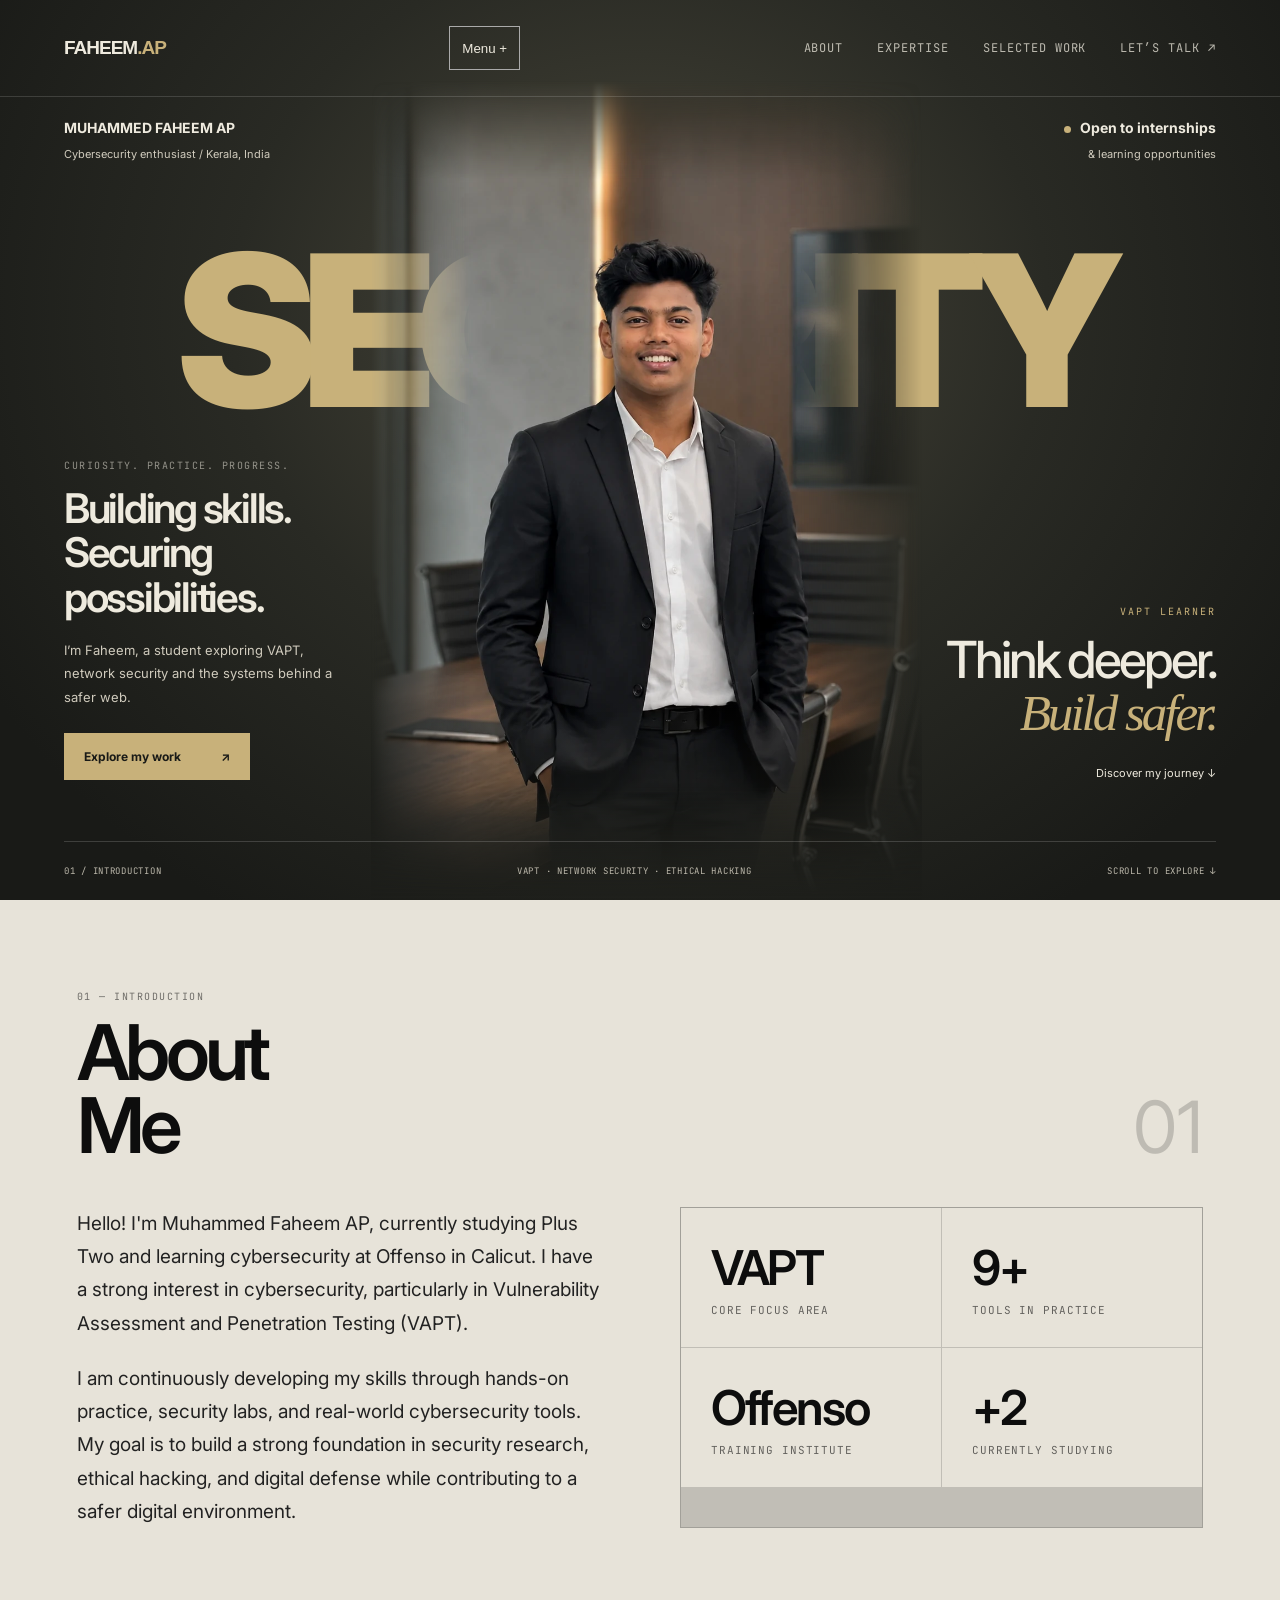
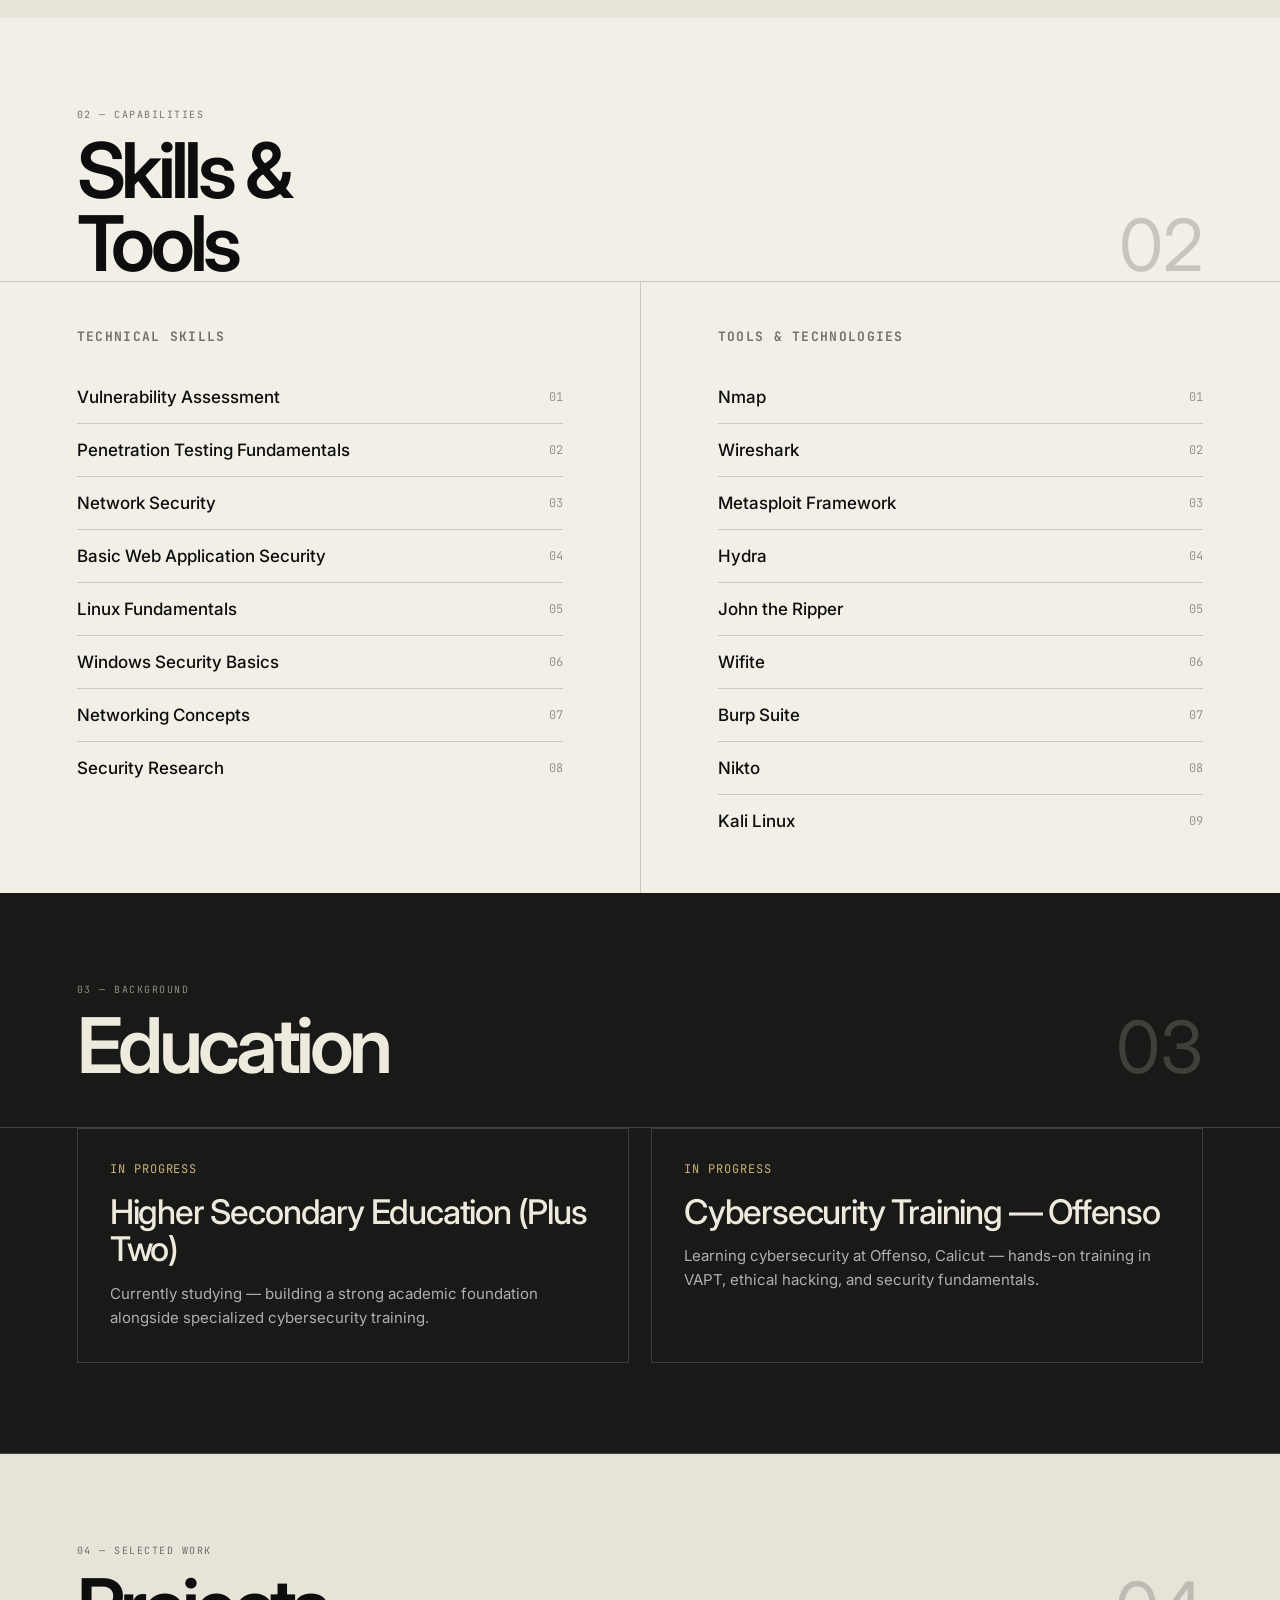
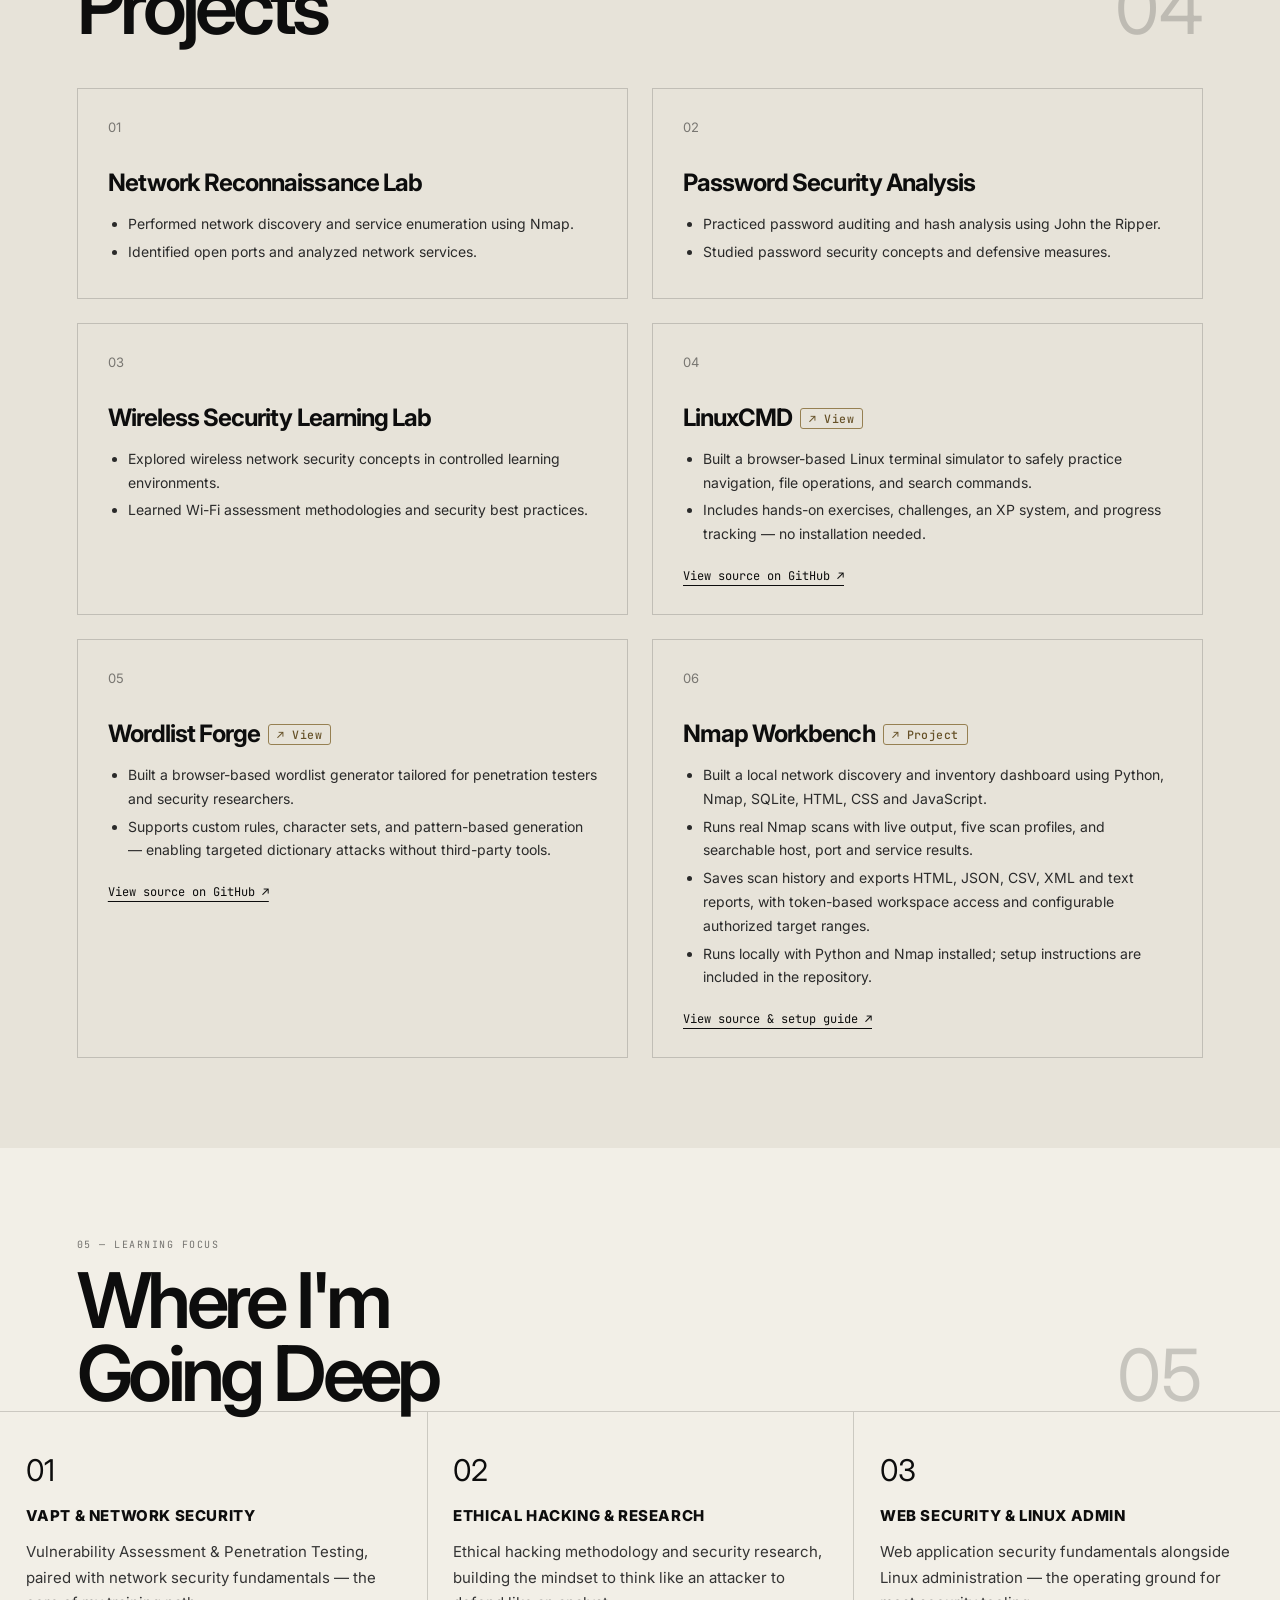
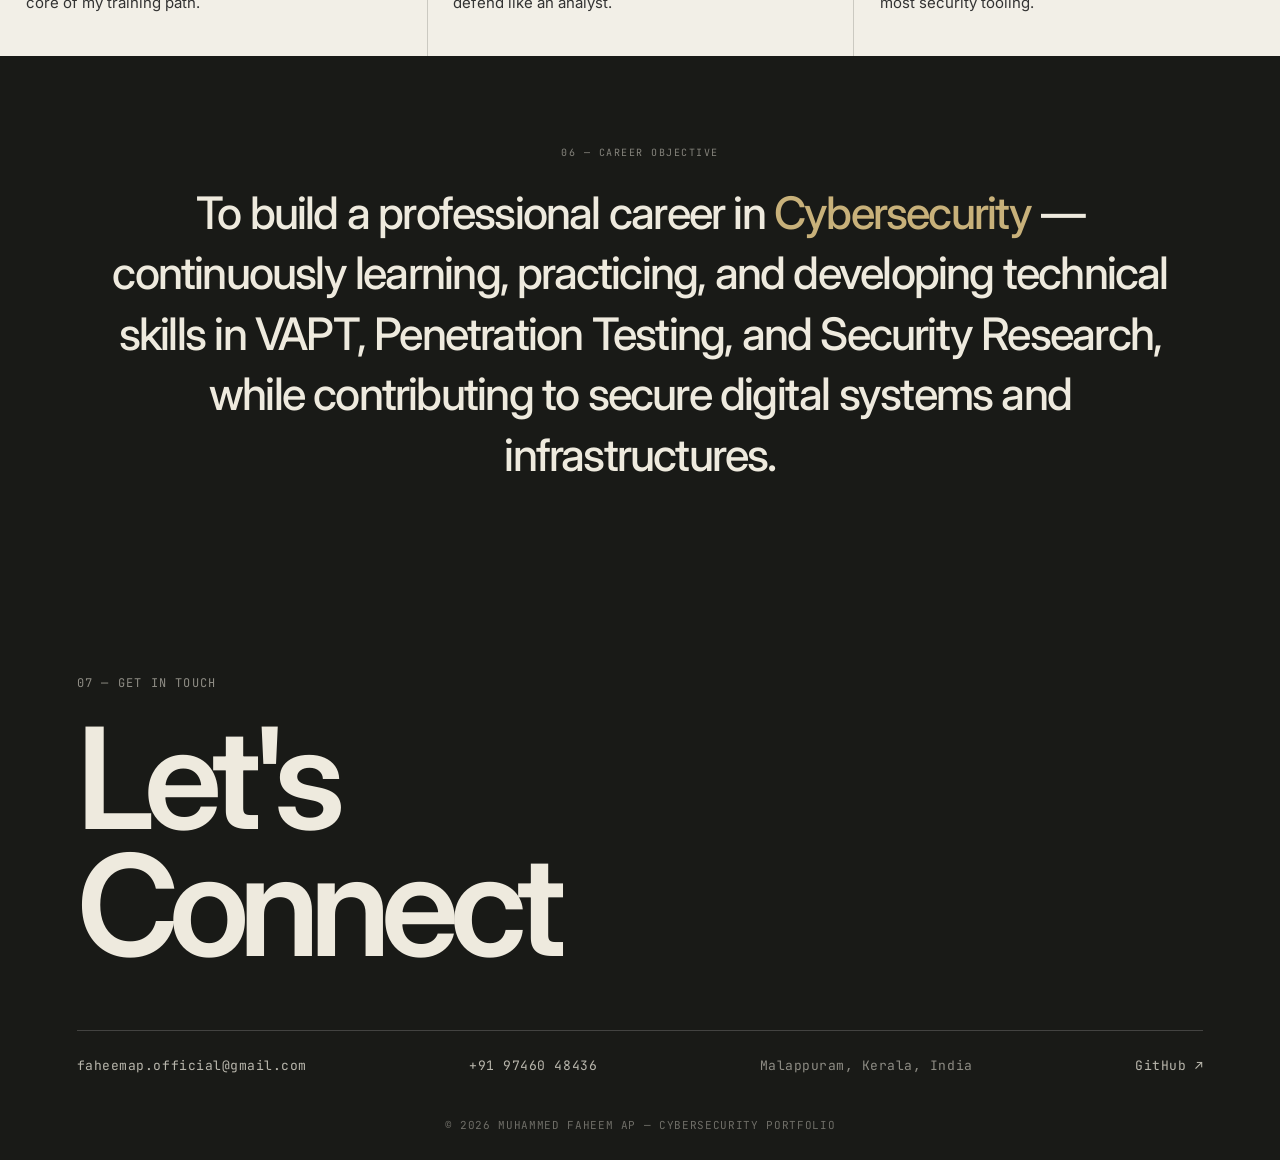
==== commit 96f343c7: "Update only Nmap project card for current Nmap Workbench features and repository" ====
--- a/index.html
+++ b/index.html
@@ -178,12 +178,14 @@
     <div class="project">
       <div class="pnum">06</div>
       <div>
-        <h4>Web NMAP &nbsp;<a href="https://faheemapofficial.github.io/Web-NMAP/" target="_blank" rel="noopener noreferrer" style="font-family:var(--mono);font-size:0.72rem;font-weight:500;color:var(--accent);text-decoration:none;border:1px solid var(--accent);padding:2px 8px;border-radius:3px;vertical-align:middle;letter-spacing:0.04em;">↗ View</a></h4>
-        <ul>
-          <li>Built to help beginners learn Nmap anytime, anywhere—right from their browser.</li>
-          <li>Simplifies port scanning and service enumeration workflows for quick reconnaissance and learning.</li>
-        </ul>
-<a class="project-link" href="https://github.com/faheemapofficial/Web-NMAP" target="_blank" rel="noopener noreferrer">View source on GitHub ↗</a>
+        <h4>Nmap Workbench &nbsp;<a href="https://github.com/faheemapofficial/nmap-workbench" target="_blank" rel="noopener noreferrer" style="font-family:var(--mono);font-size:0.72rem;font-weight:500;color:var(--accent);text-decoration:none;border:1px solid var(--accent);padding:2px 8px;border-radius:3px;vertical-align:middle;letter-spacing:0.04em;">↗ Project</a></h4>
+        <ul>
+          <li>Built a local network discovery and inventory dashboard using Python, Nmap, SQLite, HTML, CSS and JavaScript.</li>
+          <li>Runs real Nmap scans with live output, five scan profiles, and searchable host, port and service results.</li>
+          <li>Saves scan history and exports HTML, JSON, CSV, XML and text reports, with token-based workspace access and configurable authorized target ranges.</li>
+          <li>Runs locally with Python and Nmap installed; setup instructions are included in the repository.</li>
+        </ul>
+<a class="project-link" href="https://github.com/faheemapofficial/nmap-workbench#setup-guide" target="_blank" rel="noopener noreferrer">View source &amp; setup guide ↗</a>
       </div>
     </div>
   </div>
